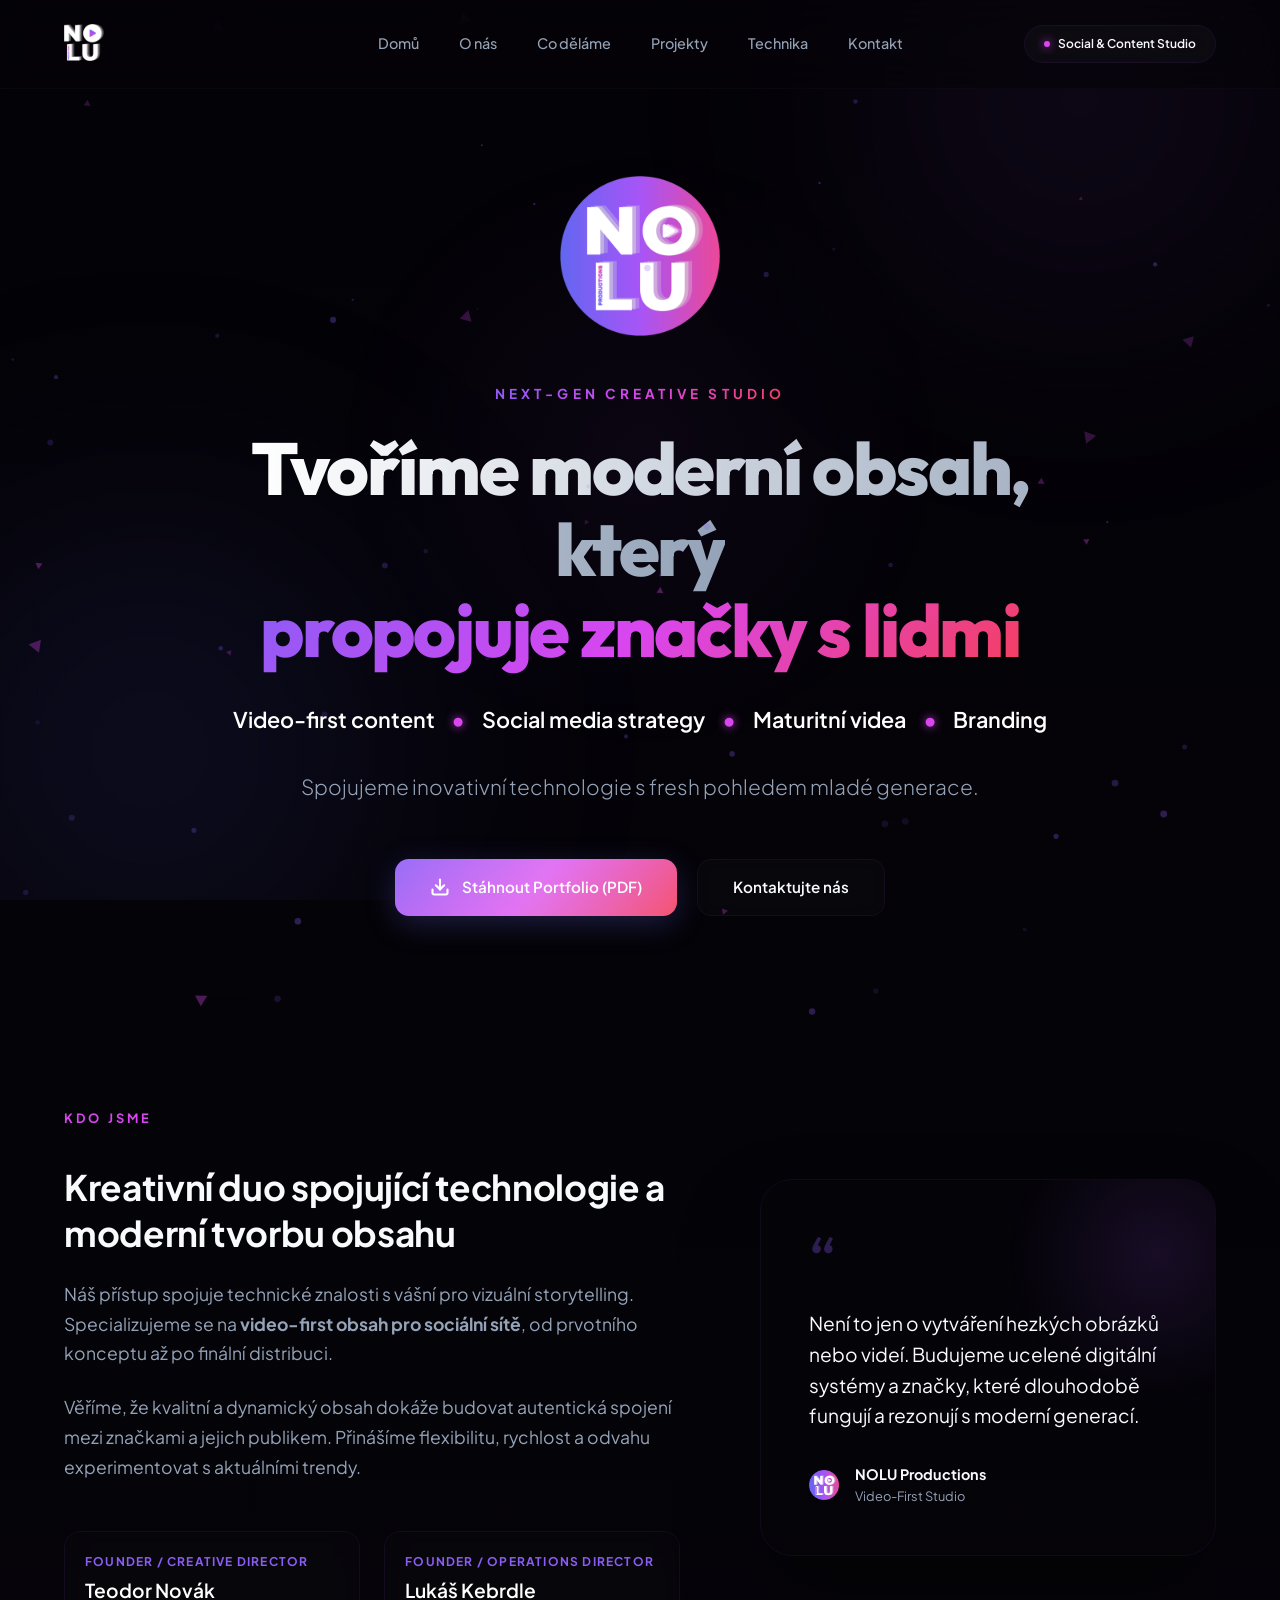
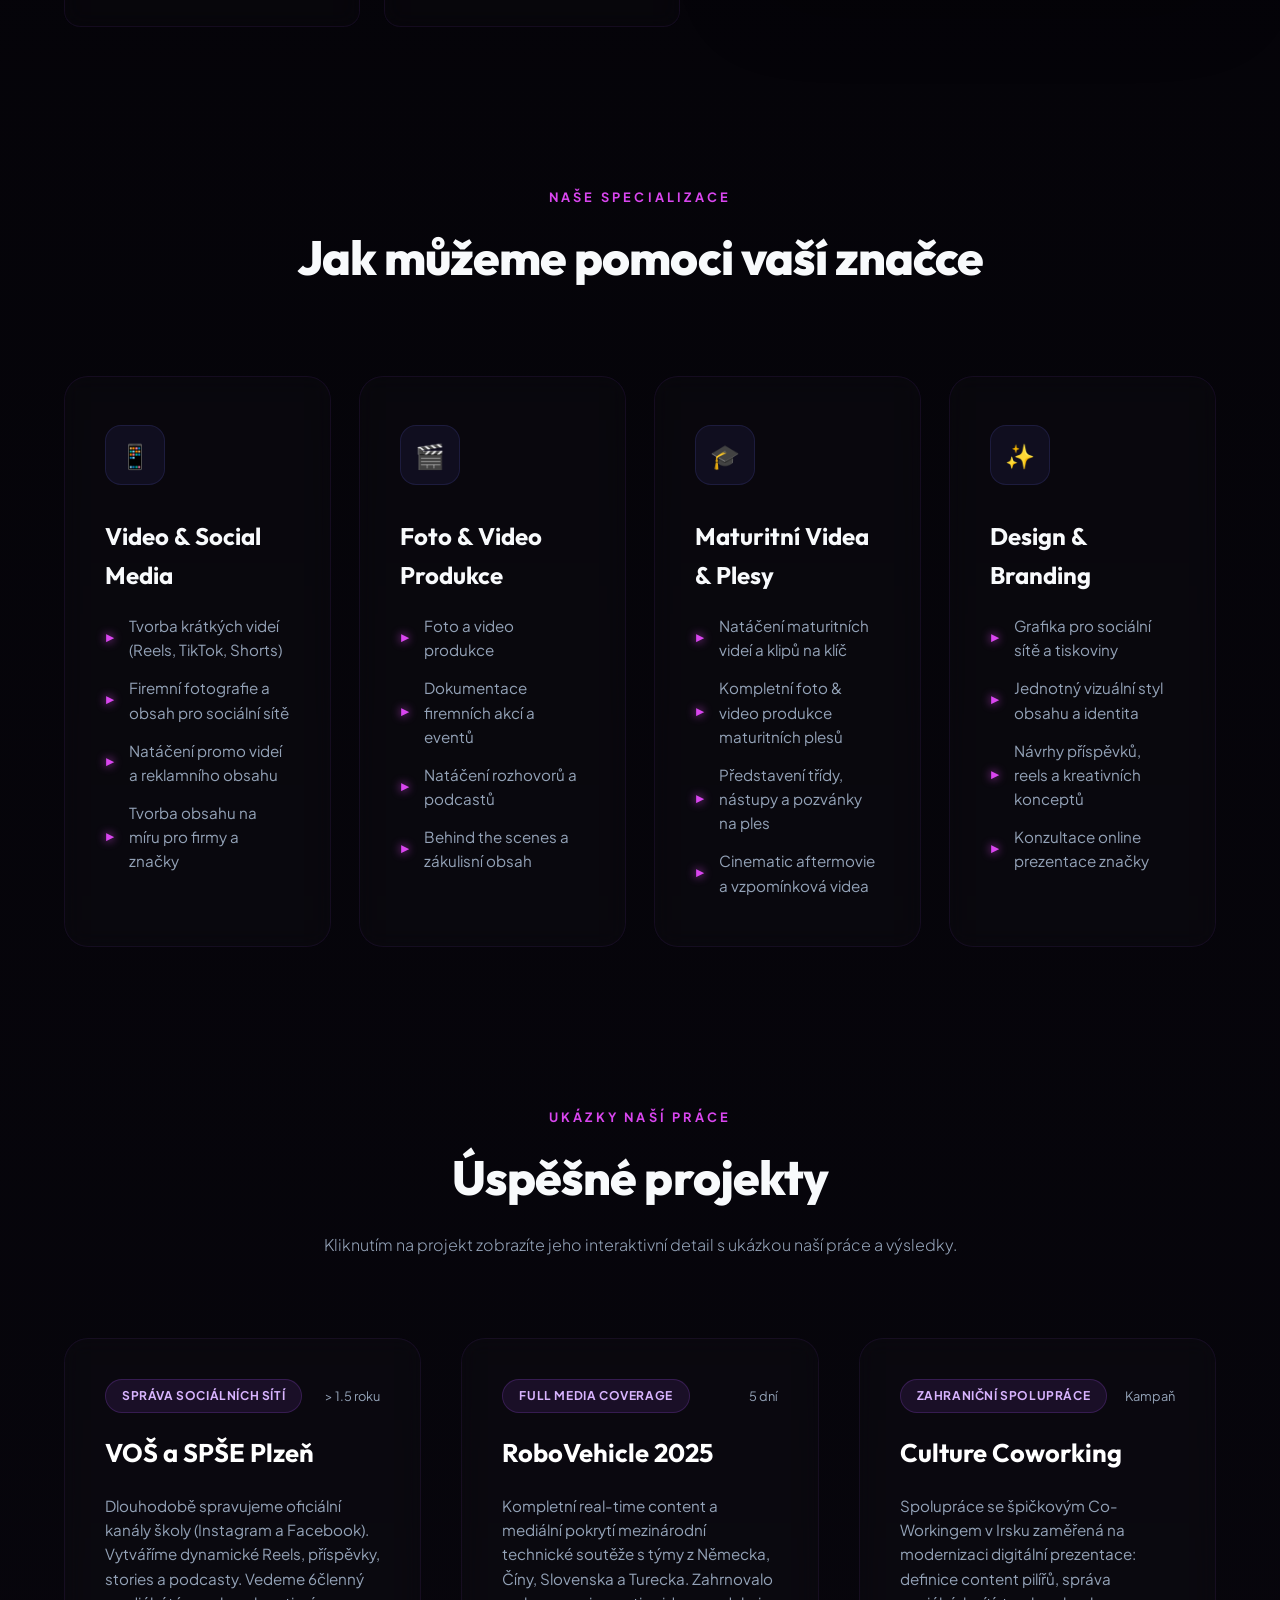
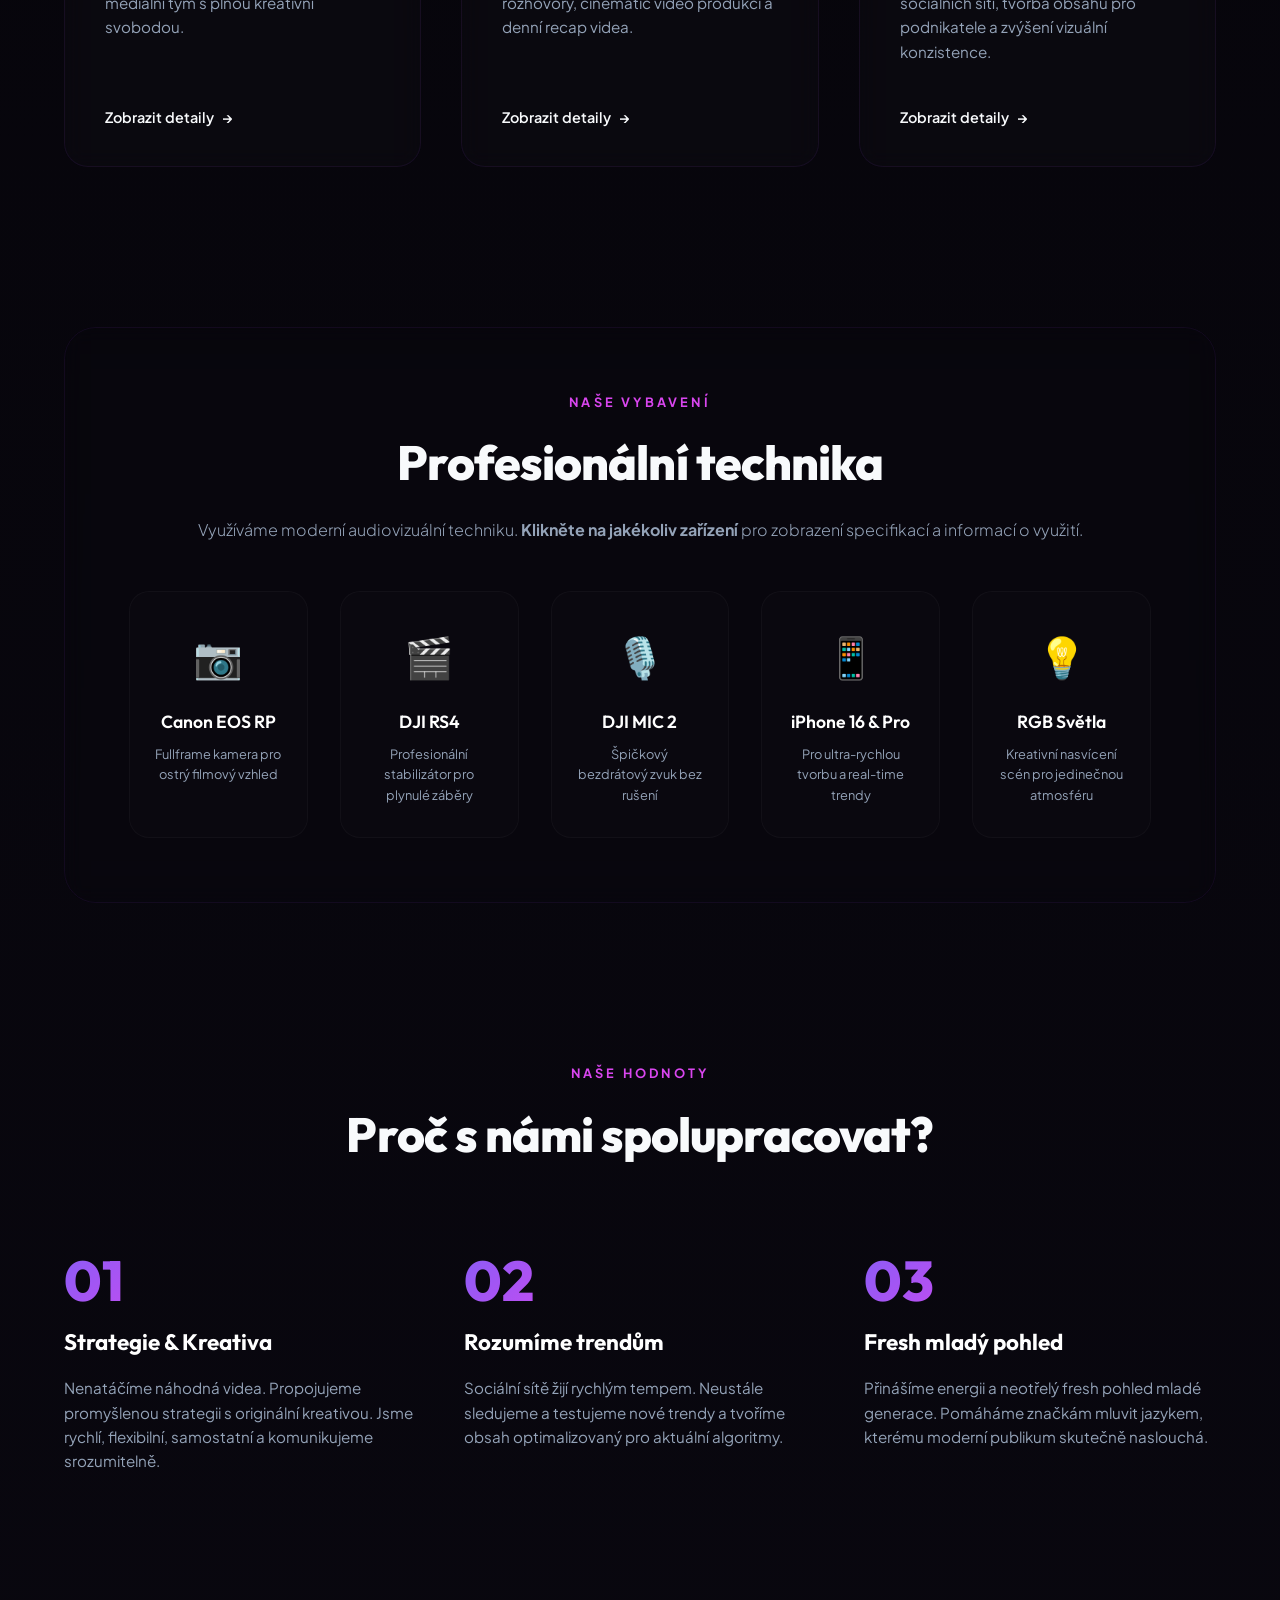
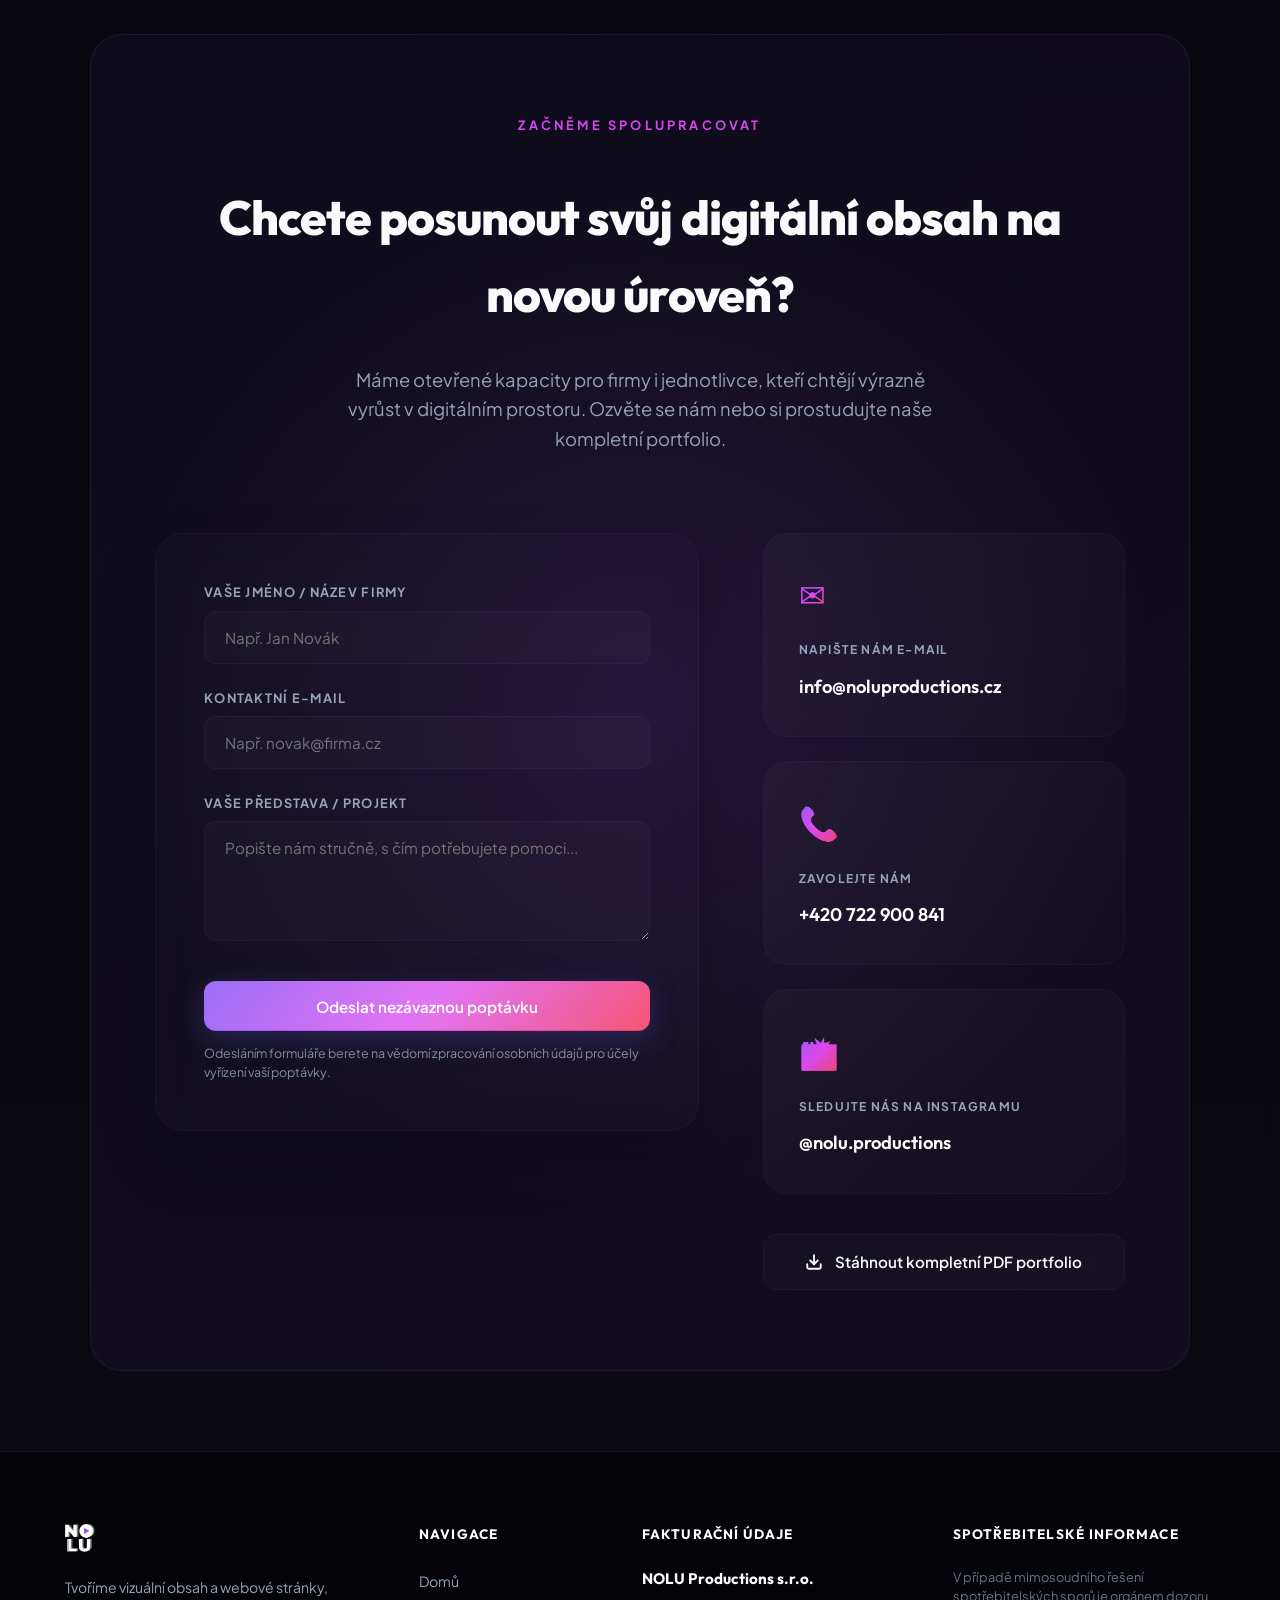
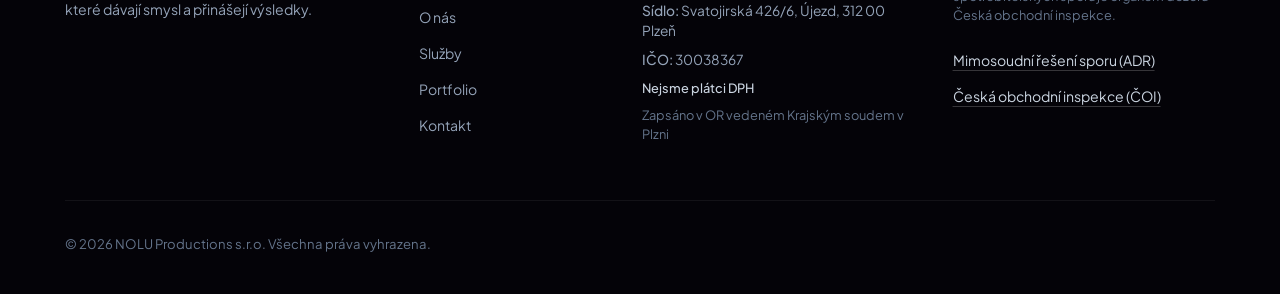
==== index.html @ 4ac29d53 "Redesign footer to classic multi-column agency style without AI elements" ====
<!DOCTYPE html>
<html lang="cs">
<head>
    <!-- Google tag (gtag.js) -->
    <script async src="https://www.googletagmanager.com/gtag/js?id=G-DESPZNZKZW"></script>
    <script>
      window.dataLayer = window.dataLayer || [];
      function gtag(){dataLayer.push(arguments);}
      gtag('js', new Date());

      gtag('config', 'G-DESPZNZKZW');
    </script>
    <meta charset="UTF-8">
    <meta name="viewport" content="width=device-width, initial-scale=1.0">
    <title>NOLU Productions | Správa sociálních sítí, Reels a Video Produkce</title>
    <meta name="description" content="Tvoříme moderní obsah, který propojuje značky s lidmi. Reels, video produkce, branding a marketing pro firmy.">
    <meta name="keywords" content="social media, reels, marketing, video produkce, správa sociálních sítí, branding, Plzeň, NOLU Productions">
    <meta name="author" content="NOLU Productions">
    <link rel="canonical" href="https://www.noluproductions.cz/">
    <link rel="icon" type="image/png" sizes="32x32" href="nolu-favicon-v1.png">
    <link rel="icon" type="image/png" sizes="48x48" href="nolu-favicon-48.png">
    <link rel="icon" type="image/png" sizes="192x192" href="nolu-icon-192-v1.png">
    <link rel="apple-touch-icon" sizes="180x180" href="nolu-apple-icon-v1.png">
    <meta property="og:title" content="NOLU Productions">
    <meta property="og:description" content="Tvoříme moderní obsah, který propojuje značky s lidmi.">
    <meta property="og:url" content="https://www.noluproductions.cz">
    <meta property="og:type" content="website">
    <meta property="og:image" content="https://www.noluproductions.cz/logo.png">
    <!-- Google Fonts -->
    <link rel="preconnect" href="https://fonts.googleapis.com">
    <link rel="preconnect" href="https://fonts.gstatic.com" crossorigin>
    <link href="https://fonts.googleapis.com/css2?family=Outfit:wght@300;400;500;600;700;800&family=Plus+Jakarta+Sans:wght@300;400;500;600;700&display=swap" rel="stylesheet">
    <!-- External CSS stylesheet -->
    <link rel="stylesheet" href="css/style.css?v=3.4">
    <!-- External JS script -->
    <script src="js/script.js?v=3.8" defer></script>
</head>
<body>

    <!-- Ambient Glows -->
    <div class="ambient-bg">
        <div class="glow-sphere glow-sphere-1"></div>
        <div class="glow-sphere glow-sphere-2"></div>
    </div>

    <!-- Spotlight element tracking cursor glow -->
    <div class="spotlight" id="spotlight"></div>

    <!-- Header Navigation -->
    <header id="header">
        <a href="#" class="logo-container">
            <img src="GRAFIKA/LOGA/PNG/logo5-web.png" alt="Nolu Productions" class="logo-img">
        </a>
        <nav>
            <a href="#hero">Domů</a>
            <a href="#o-nas">O nás</a>
            <a href="#sluzby">Co děláme</a>
            <a href="#projekty">Projekty</a>
            <a href="#technika">Technika</a>
            <a href="#kontakt">Kontakt</a>
        </nav>
        <div class="nav-actions">
            <div class="status-badge">
                <span class="status-dot"></span>
                Social & Content Studio
            </div>
        </div>
        <button class="menu-toggle" id="menu-toggle" aria-label="Menu">
            <span></span>
            <span></span>
            <span></span>
        </button>
    </header>

    <!-- Hero Section -->
    <section class="hero" id="hero">
        <!-- Interactive Canvas Background for floating stars/particles -->
        <canvas id="particle-canvas"></canvas>

        <div class="hero-container">
            <div class="hero-logo-wrapper">
                <img src="GRAFIKA/LOGA/PNG/logo4-web.png" alt="Nolu Logo" class="hero-logo">
            </div>
            <span class="tagline">Next-Gen Creative Studio</span>
            <h1>
                <span class="light">Tvoříme moderní obsah, který</span><br>
                <span class="colored">propojuje značky s lidmi</span>
            </h1>
            <p class="hero-tagline">
                Video-first content <span class="tag-dot">&bull;</span> Social media strategy <span class="tag-dot">&bull;</span> Maturitní videa <span class="tag-dot">&bull;</span> Branding
            </p>
            <p class="description">
                Spojujeme inovativní technologie s fresh pohledem mladé generace.
            </p>
            <div class="hero-cta">
                <a href="NOLU_portfolio.pdf" download class="btn btn-primary">
                    <svg width="20" height="20" viewBox="0 0 24 24" fill="none" stroke="currentColor" stroke-width="2.5" stroke-linecap="round" stroke-linejoin="round"><path d="M21 15v4a2 2 0 0 1-2 2H5a2 2 0 0 1-2-2v-4"></path><polyline points="7 10 12 15 17 10"></polyline><line x1="12" y1="15" x2="12" y2="3"></line></svg>
                    Stáhnout Portfolio (PDF)
                </a>
                <a href="#kontakt" class="btn btn-secondary">Kontaktujte nás</a>
            </div>
        </div>
    </section>

    <!-- O nás Section -->
    <section id="o-nas" class="reveal">
        <div class="about-grid">
            <div class="about-content">
                <span class="section-subtitle">Kdo jsme</span>
                <h2 class="about-heading">Kreativní duo spojující technologie a moderní tvorbu obsahu</h2>
                <p class="about-text">
                    Náš přístup spojuje technické znalosti s vášní pro vizuální storytelling. Specializujeme se na <strong>video-first obsah pro sociální sítě</strong>, od prvotního konceptu až po finální distribuci.
                </p>
                <p class="about-text">
                    Věříme, že kvalitní a dynamický obsah dokáže budovat autentická spojení mezi značkami a jejich publikem. Přinášíme flexibilitu, rychlost a odvahu experimentovat s aktuálními trendy.
                </p>
                
                <div class="creators">
                    <div class="creator-badge">
                        <div class="creator-title">Founder / Creative Director</div>
                        <div class="creator-name">Teodor Novák</div>
                    </div>
                    <div class="creator-badge">
                        <div class="creator-title">Founder / Operations Director</div>
                        <div class="creator-name">Lukáš Kebrdle</div>
                    </div>
                </div>
            </div>

            <div class="about-visual">
                <div class="visual-card glass-card-tilt">
                    <div class="visual-card-glow"></div>
                    <div class="quote-icon">“</div>
                    <p class="quote-text">
                        Není to jen o vytváření hezkých obrázků nebo videí. Budujeme ucelené digitální systémy a značky, které dlouhodobě fungují a rezonují s moderní generací.
                    </p>
                    <div style="display: flex; align-items: center; gap: 1rem;">
                        <img src="GRAFIKA/LOGA/PNG/logo4-web.png" alt="Nolu" style="height: 30px;">
                        <div>
                            <p style="font-weight: 700; font-size: 0.9rem;">NOLU Productions</p>
                            <p style="font-size: 0.8rem; color: var(--text-secondary);">Video-First Studio</p>
                        </div>
                    </div>
                </div>
            </div>
        </div>
    </section>

    <!-- Sluzby Section -->
    <section id="sluzby" class="reveal">
        <div class="section-header">
            <span class="section-subtitle">Naše specializace</span>
            <h2 class="section-title">Jak můžeme pomoci vaší značce</h2>
        </div>
        
        <div class="services-grid">
            <!-- Service 1 -->
            <div class="service-card glass-card-tilt reveal reveal-delay-1">
                <div class="service-icon-box">📱</div>
                <h3 class="service-title">Video & Social Media</h3>
                <ul class="service-list">
                    <li>Tvorba krátkých videí (Reels, TikTok, Shorts)</li>
                    <li>Firemní fotografie a obsah pro sociální sítě</li>
                    <li>Natáčení promo videí a reklamního obsahu</li>
                    <li>Tvorba obsahu na míru pro firmy a značky</li>
                </ul>
            </div>

            <!-- Service 2 -->
            <div class="service-card glass-card-tilt reveal reveal-delay-2">
                <div class="service-icon-box">🎬</div>
                <h3 class="service-title">Foto & Video Produkce</h3>
                <ul class="service-list">
                    <li>Foto a video produkce</li>
                    <li>Dokumentace firemních akcí a eventů</li>
                    <li>Natáčení rozhovorů a podcastů</li>
                    <li>Behind the scenes a zákulisní obsah</li>
                </ul>
            </div>

            <!-- Service 3: Maturitní Videa & Plesy -->
            <div class="service-card glass-card-tilt reveal reveal-delay-3">
                <div class="service-icon-box">🎓</div>
                <h3 class="service-title">Maturitní Videa & Plesy</h3>
                <ul class="service-list">
                    <li>Natáčení maturitních videí a klipů na klíč</li>
                    <li>Kompletní foto & video produkce maturitních plesů</li>
                    <li>Představení třídy, nástupy a pozvánky na ples</li>
                    <li>Cinematic aftermovie a vzpomínková videa</li>
                </ul>
            </div>

            <!-- Service 4 -->
            <div class="service-card glass-card-tilt reveal reveal-delay-4">
                <div class="service-icon-box">✨</div>
                <h3 class="service-title">Design & Branding</h3>
                <ul class="service-list">
                    <li>Grafika pro sociální sítě a tiskoviny</li>
                    <li>Jednotný vizuální styl obsahu a identita</li>
                    <li>Návrhy příspěvků, reels a kreativních konceptů</li>
                    <li>Konzultace online prezentace značky</li>
                </ul>
            </div>
        </div>
    </section>

    <!-- Projekty Section -->
    <section id="projekty" class="reveal">
        <div class="section-header">
            <span class="section-subtitle">Ukázky naší práce</span>
            <h2 class="section-title">Úspěšné projekty</h2>
            <p style="color: var(--text-secondary); margin-top: 1rem; font-weight: 300;">
                Kliknutím na projekt zobrazíte jeho interaktivní detail s ukázkou naší práce a výsledky.
            </p>
        </div>

        <div class="projects-grid">
            <!-- Project 1 -->
            <div class="project-card glass-card-tilt reveal reveal-delay-1" data-project-id="vos-spse">
                <div class="project-content">
                    <div class="project-meta">
                        <span class="project-tag">Správa sociálních sítí</span>
                        <span class="project-duration">> 1.5 roku</span>
                    </div>
                    <h3 class="project-title">VOŠ a SPŠE Plzeň</h3>
                    <p class="project-description">
                        Dlouhodobě spravujeme oficiální kanály školy (Instagram a Facebook). Vytváříme dynamické Reels, příspěvky, stories a podcasty. Vedeme 6členný mediální tým s plnou kreativní svobodou.
                    </p>
                    <button class="project-btn">Zobrazit detaily</button>
                </div>
            </div>

            <!-- Project 2 -->
            <div class="project-card glass-card-tilt reveal reveal-delay-2" data-project-id="robovehicle">
                <div class="project-content">
                    <div class="project-meta">
                        <span class="project-tag">Full Media Coverage</span>
                        <span class="project-duration">5 dní</span>
                    </div>
                    <h3 class="project-title">RoboVehicle 2025</h3>
                    <p class="project-description">
                        Kompletní real-time content a mediální pokrytí mezinárodní technické soutěže s týmy z Německa, Číny, Slovenska a Turecka. Zahrnovalo rozhovory, cinematic video produkci a denní recap videa.
                    </p>
                    <button class="project-btn">Zobrazit detaily</button>
                </div>
            </div>

            <!-- Project 3 -->
            <div class="project-card glass-card-tilt reveal reveal-delay-3" data-project-id="culture-coworking">
                <div class="project-content">
                    <div class="project-meta">
                        <span class="project-tag">Zahraniční spolupráce</span>
                        <span class="project-duration">Kampaň</span>
                    </div>
                    <h3 class="project-title">Culture Coworking</h3>
                    <p class="project-description">
                        Spolupráce se špičkovým Co-Workingem v Irsku zaměřená na modernizaci digitální prezentace: definice content pilířů, správa sociálních sítí, tvorba obsahu pro podnikatele a zvýšení vizuální konzistence.
                    </p>
                    <button class="project-btn">Zobrazit detaily</button>
                </div>
            </div>
        </div>
    </section>

    <!-- Technika Section -->
    <section id="technika" class="reveal">
        <div class="tech-container">
            <div class="section-header" style="margin-bottom: 2rem;">
                <span class="section-subtitle">Naše vybavení</span>
                <h2 class="section-title">Profesionální technika</h2>
                <p style="color: var(--text-secondary); margin-top: 1rem; font-weight: 300;">
                    Využíváme moderní audiovizuální techniku. <strong>Klikněte na jakékoliv zařízení</strong> pro zobrazení specifikací a informací o využití.
                </p>
            </div>

            <div class="tech-grid">
                <div class="tech-item reveal reveal-delay-1">
                    <span class="tech-icon">📷</span>
                    <h4 class="tech-name">Canon EOS RP</h4>
                    <p class="tech-desc">Fullframe kamera pro ostrý filmový vzhled</p>
                </div>
                <div class="tech-item reveal reveal-delay-2">
                    <span class="tech-icon">🎬</span>
                    <h4 class="tech-name">DJI RS4</h4>
                    <p class="tech-desc">Profesionální stabilizátor pro plynulé záběry</p>
                </div>
                <div class="tech-item reveal reveal-delay-3">
                    <span class="tech-icon">🎙️</span>
                    <h4 class="tech-name">DJI MIC 2</h4>
                    <p class="tech-desc">Špičkový bezdrátový zvuk bez rušení</p>
                </div>
                <div class="tech-item reveal reveal-delay-2">
                    <span class="tech-icon">📱</span>
                    <h4 class="tech-name">iPhone 16 & Pro</h4>
                    <p class="tech-desc">Pro ultra-rychlou tvorbu a real-time trendy</p>
                </div>
                <div class="tech-item reveal reveal-delay-1">
                    <span class="tech-icon">💡</span>
                    <h4 class="tech-name">RGB Světla</h4>
                    <p class="tech-desc">Kreativní nasvícení scén pro jedinečnou atmosféru</p>
                </div>
            </div>
        </div>
    </section>

    <!-- Specifikace Gear Popover Toast (skrytý, spouští se v JS) -->
    <div class="tech-toast" id="tech-toast">
        <span class="tech-toast-icon" id="toast-icon">📷</span>
        <div>
            <h4 class="tech-toast-title" id="toast-title">Zařízení</h4>
            <p class="tech-toast-body" id="toast-body">Podrobnosti o technice.</p>
        </div>
    </div>

    <!-- Why Us Section (Proč spolupracovat) -->
    <section class="reveal">
        <div class="section-header">
            <span class="section-subtitle">Naše hodnoty</span>
            <h2 class="section-title">Proč s námi spolupracovat?</h2>
        </div>

        <div class="usp-grid">
            <div class="usp-item reveal reveal-delay-1">
                <div class="usp-num">01</div>
                <h3 class="usp-title">Strategie & Kreativa</h3>
                <p class="usp-text">
                    Nenatáčíme náhodná videa. Propojujeme promyšlenou strategii s originální kreativou. Jsme rychlí, flexibilní, samostatní a komunikujeme srozumitelně.
                </p>
            </div>
            <div class="usp-item reveal reveal-delay-2">
                <div class="usp-num">02</div>
                <h3 class="usp-title">Rozumíme trendům</h3>
                <p class="usp-text">
                    Sociální sítě žijí rychlým tempem. Neustále sledujeme a testujeme nové trendy a tvoříme obsah optimalizovaný pro aktuální algoritmy.
                </p>
            </div>
            <div class="usp-item reveal reveal-delay-3">
                <div class="usp-num">03</div>
                <h3 class="usp-title">Fresh mladý pohled</h3>
                <p class="usp-text">
                    Přinášíme energii a neotřelý fresh pohled mladé generace. Pomáháme značkám mluvit jazykem, kterému moderní publikum skutečně naslouchá.
                </p>
            </div>
        </div>
    </section>

    <!-- Kontakt Section & CTA -->
    <section id="kontakt" class="reveal">
        <div class="cta-section">
            <span class="section-subtitle">Začněme spolupracovat</span>
            <h2 class="cta-title">Chcete posunout svůj digitální obsah na novou úroveň?</h2>
            <p class="cta-desc">
                Máme otevřené kapacity pro firmy i jednotlivce, kteří chtějí výrazně vyrůst v digitálním prostoru. Ozvěte se nám nebo si prostudujte naše kompletní portfolio.
            </p>

            <div class="contact-section-grid">
                <!-- Left: Premium Interactive Form -->
                <div class="contact-form-card glass-card-tilt reveal reveal-delay-1">
                    <form id="contact-form">
                        <div class="form-group">
                            <label class="form-label" for="form-name">Vaše Jméno / Název firmy</label>
                            <input class="form-input" type="text" id="form-name" placeholder="Např. Jan Novák" required>
                        </div>
                        <div class="form-group">
                            <label class="form-label" for="form-email">Kontaktní E-mail</label>
                            <input class="form-input" type="email" id="form-email" placeholder="Např. novak@firma.cz" required>
                        </div>
                        <div class="form-group">
                            <label class="form-label" for="form-msg">Vaše představa / projekt</label>
                            <textarea class="form-input" id="form-msg" placeholder="Popište nám stručně, s čím potřebujete pomoci..." required></textarea>
                        </div>
                        <button type="submit" class="btn btn-primary" style="width: 100%; border-radius: 12px; margin-top: 1rem;">
                            Odeslat nezávaznou poptávku
                        </button>
                        <div class="form-status" id="form-status">Status odeslání.</div>
                        <p class="form-privacy-note">
                            Odesláním formuláře berete na vědomí zpracování osobních údajů pro účely vyřízení vaší poptávky.
                        </p>
                    </form>
                </div>

                <!-- Right: Quick Contacts & Secondary CTA -->
                <div class="contact-card-container reveal reveal-delay-2">
                    <a href="mailto:info@noluproductions.cz" class="contact-card">
                        <span class="contact-icon">✉</span>
                        <span class="contact-label">Napište nám e-mail</span>
                        <span class="contact-value">info@noluproductions.cz</span>
                    </a>

                    <a href="tel:+420722900841" class="contact-card">
                        <span class="contact-icon">📞</span>
                        <span class="contact-label">Zavolejte nám</span>
                        <span class="contact-value">+420 722 900 841</span>
                    </a>
                    
                    <a href="https://www.instagram.com/nolu.productions/" target="_blank" class="contact-card">
                        <span class="contact-icon">📸</span>
                        <span class="contact-label">Sledujte nás na Instagramu</span>
                        <span class="contact-value">@nolu.productions</span>
                    </a>

                    <div style="margin-top: 1rem; width: 100%;">
                        <a href="NOLU_portfolio.pdf" download class="btn btn-secondary" style="width: 100%;">
                            <svg width="18" height="18" viewBox="0 0 24 24" fill="none" stroke="currentColor" stroke-width="2.5" stroke-linecap="round" stroke-linejoin="round"><path d="M21 15v4a2 2 0 0 1-2 2H5a2 2 0 0 1-2-2v-4"></path><polyline points="7 10 12 15 17 10"></polyline><line x1="12" y1="15" x2="12" y2="3"></line></svg>
                            Stáhnout kompletní PDF portfolio
                        </a>
                    </div>
                </div>
            </div>
        </div>
    </section>

    <!-- Premium Interactive Modal (Project Details Showcase) -->
    <div class="modal-overlay" id="project-modal">
        <div class="modal-card">
            <button class="modal-close" id="modal-close">&times;</button>
            <div class="modal-body">
                <!-- Left: Media showcase (Simulated Player) -->
                <div class="modal-visual-showcase">
                    <div class="modal-section-title">Klíčové výsledky</div>
                    
                    <div class="modal-stats" style="margin-top: 1rem;">
                        <div class="modal-stat-box">
                            <span class="modal-stat-label" id="modal-stat-met1">Metrika 1</span>
                            <div class="modal-stat-value" id="modal-stat-val1">Hodnota 1</div>
                        </div>
                        <div class="modal-stat-box">
                            <span class="modal-stat-label" id="modal-stat-met2">Metrika 2</span>
                            <div class="modal-stat-value" id="modal-stat-val2">Hodnota 2</div>
                        </div>
                    </div>
                </div>

                <!-- Right: Detailed stats & information list -->
                <div class="modal-details-col">
                    <div class="modal-title-wrapper">
                        <span class="project-tag" id="modal-tag">Kategorie</span>
                        <h3 class="modal-project-title" id="modal-title">Název projektu</h3>
                    </div>

                    <div class="modal-stats">
                        <div class="modal-stat-box">
                            <span class="modal-stat-label">Doba realizace</span>
                            <div class="modal-stat-value" id="modal-stat-dur">Doba</div>
                        </div>
                        <div class="modal-stat-box">
                            <span class="modal-stat-label">Náš Tým</span>
                            <div class="modal-stat-value" id="modal-stat-team">Členové</div>
                        </div>
                    </div>

                    <div>
                        <div class="modal-section-title">Nše Role v projektu</div>
                        <p class="modal-desc-text" id="modal-stat-role" style="font-weight: 600; color: #ffffff; margin-bottom: 0.5rem;">Role</p>
                        <p class="modal-desc-text" id="modal-desc">Detailní popis.</p>
                    </div>

                    <div>
                        <div class="modal-section-title">Klíčové dodané výstupy</div>
                        <ul class="modal-bullets" id="modal-bullets">
                            <li>Výstup 1</li>
                        </ul>
                    </div>
                </div>
            </div>
        </div>
    </div>

    <!-- Footer -->
    <footer>
        <div class="footer-container">
            <div class="footer-grid">
                <!-- Col 1: Brand -->
                <div class="footer-col footer-col-brand">
                    <img src="GRAFIKA/LOGA/PNG/logo5-web.png" alt="NOLU Productions" class="footer-logo">
                    <p class="footer-brand-desc">Tvoříme vizuální obsah a webové stránky, které dávají smysl a přinášejí výsledky.</p>
                </div>

                <!-- Col 2: Navigation -->
                <div class="footer-col">
                    <h4 class="footer-col-title">Navigace</h4>
                    <ul class="footer-col-links">
                        <li><a href="#hero">Domů</a></li>
                        <li><a href="#o-nas">O nás</a></li>
                        <li><a href="#sluzby">Služby</a></li>
                        <li><a href="#projekty">Portfolio</a></li>
                        <li><a href="#kontakt">Kontakt</a></li>
                    </ul>
                </div>

                <!-- Col 3: Company / Invoice Info -->
                <div class="footer-col">
                    <h4 class="footer-col-title">Fakturační údaje</h4>
                    <div class="footer-legal-info">
                        <p class="footer-company-name">NOLU Productions s.r.o.</p>
                        <p><span class="footer-label">Sídlo:</span> Svatojirská 426/6, Újezd, 312 00 Plzeň</p>
                        <p><span class="footer-label">IČO:</span> 30038367</p>
                        <p class="footer-vat-status">Nejsme plátci DPH</p>
                        <p class="footer-subtext">Zapsáno v OR vedeném Krajským soudem v Plzni</p>
                    </div>
                </div>

                <!-- Col 4: Consumer & Legal Info -->
                <div class="footer-col">
                    <h4 class="footer-col-title">Spotřebitelské informace</h4>
                    <p class="footer-subtext">
                        V případě mimosoudního řešení spotřebitelských sporů je orgánem dozoru Česká obchodní inspekce.
                    </p>
                    <ul class="footer-col-links footer-legal-links">
                        <li><a href="https://www.adr.coi.cz" target="_blank" rel="noopener">Mimosoudní řešení sporu (ADR)</a></li>
                        <li><a href="https://www.coi.cz" target="_blank" rel="noopener">Česká obchodní inspekce (ČOI)</a></li>
                    </ul>
                </div>
            </div>

            <div class="footer-bottom">
                <p class="footer-copy">&copy; 2026 NOLU Productions s.r.o. Všechna práva vyhrazena.</p>
            </div>
        </div>
    </footer>

</body>
</html>
---- css/style.css ----
/* ==========================================================================
   NOLU Productions - Premium Design System & Stylesheet
   ========================================================================== */

:root {
    --bg-color: #030206; /* Deep cosmic space black */
    --card-bg: rgba(255, 255, 255, 0.015);
    --card-border: rgba(168, 85, 247, 0.08); /* Glowing purple-tinged card borders */
    --text-primary: #f8fafc;
    --text-secondary: #94a3b8;
    --accent-primary: #8b5cf6; /* Matches logo royal violet */
    --accent-secondary: #d946ef; /* Matches logo neon magenta */
    --accent-tertiary: #f43f5e; /* Elegant glowing coral pink */
    --accent-glow: rgba(139, 92, 246, 0.16);
    
    --gradient-accent: linear-gradient(135deg, #8b5cf6 0%, #d946ef 50%, #f43f5e 100%);
    --gradient-dark: linear-gradient(180deg, #030206 0%, #0b0912 100%);
    
    --transition-smooth: all 0.5s cubic-bezier(0.16, 1, 0.3, 1);
    --transition-fast: all 0.25s ease;
    
    --font-heading: 'Outfit', sans-serif;
    --font-body: 'Plus Jakarta Sans', sans-serif;
}

/* 1. Base & Reset Styles */
* {
    box-sizing: border-box;
    margin: 0;
    padding: 0;
    scroll-behavior: smooth;
}

body {
    background-color: var(--bg-color);
    background-image: var(--gradient-dark);
    color: var(--text-primary);
    font-family: var(--font-body);
    overflow-x: hidden;
    min-height: 100vh;
    line-height: 1.6;
}

/* Custom Scrollbar */
::-webkit-scrollbar {
    width: 8px;
}
::-webkit-scrollbar-track {
    background: var(--bg-color);
}
::-webkit-scrollbar-thumb {
    background: rgba(255, 255, 255, 0.08);
    border-radius: 99px;
}
::-webkit-scrollbar-thumb:hover {
    background: var(--accent-secondary);
}

/* Ambient glows */
.ambient-bg {
    position: fixed;
    top: 0;
    left: 0;
    width: 100%;
    height: 100%;
    z-index: -1;
    overflow: hidden;
    pointer-events: none;
}

.glow-sphere {
    position: absolute;
    border-radius: 50%;
    filter: blur(120px);
    pointer-events: none;
    mix-blend-mode: screen;
}

.glow-sphere-1 {
    width: 600px;
    height: 600px;
    top: -200px;
    right: -100px;
    background: radial-gradient(circle, rgba(168, 85, 247, 0.12) 0%, rgba(5, 4, 9, 0) 70%);
    animation: float-ambient 25s infinite alternate ease-in-out;
}

.glow-sphere-2 {
    width: 700px;
    height: 700px;
    bottom: -200px;
    left: -200px;
    background: radial-gradient(circle, rgba(99, 102, 241, 0.15) 0%, rgba(5, 4, 9, 0) 70%);
    animation: float-ambient 30s infinite alternate-reverse ease-in-out;
    animation-delay: -5s;
}

@keyframes float-ambient {
    0% { transform: translate(0, 0) scale(1); }
    100% { transform: translate(120px, 80px) scale(1.15); }
}

/* Canvas overlay */
#particle-canvas {
    position: absolute;
    top: 0;
    left: 0;
    width: 100%;
    height: 100%;
    z-index: 1;
    pointer-events: none;
}

.spotlight {
    position: fixed;
    top: 0;
    left: 0;
    width: 100%;
    height: 100%;
    z-index: 0;
    pointer-events: none;
    background: radial-gradient(circle 380px at var(--mouse-x, 50%) var(--mouse-y, 50%), rgba(168, 85, 247, 0.05), transparent 80%);
}

/* 2. Scroll Reveal System */
.reveal {
    opacity: 0;
    transform: translateY(30px);
    transition: opacity 0.8s ease, transform 0.8s cubic-bezier(0.16, 1, 0.3, 1);
}

.reveal.active {
    opacity: 1;
    transform: translateY(0);
}

.reveal-delay-1 { transition-delay: 0.1s; }
.reveal-delay-2 { transition-delay: 0.2s; }
.reveal-delay-3 { transition-delay: 0.3s; }

/* 3. Navigation Header */
.menu-toggle {
    display: none;
}

header {
    position: fixed;
    top: 0;
    left: 0;
    width: 100%;
    display: flex;
    justify-content: space-between;
    align-items: center;
    padding: 1.5rem 4rem;
    z-index: 100;
    background: rgba(5, 4, 9, 0.6);
    backdrop-filter: blur(20px);
    -webkit-backdrop-filter: blur(20px);
    border-bottom: 1px solid rgba(255, 255, 255, 0.02);
    transition: var(--transition-smooth);
}

header.scrolled {
    padding: 0.9rem 4rem;
    background: rgba(5, 4, 9, 0.85);
    border-bottom: 1px solid rgba(255, 255, 255, 0.05);
    box-shadow: 0 10px 30px rgba(0, 0, 0, 0.4);
}

.logo-container {
    display: flex;
    align-items: center;
    text-decoration: none;
    flex: 1;
}

.logo-img {
    height: 40px;
    width: auto;
    object-fit: contain;
    transition: var(--transition-smooth);
}

.logo-img:hover {
    transform: scale(1.04);
}

nav {
    display: flex;
    align-items: center;
    gap: 2.5rem;
}

nav a {
    color: var(--text-secondary);
    text-decoration: none;
    font-size: 0.9rem;
    font-weight: 500;
    transition: var(--transition-fast);
    position: relative;
}

nav a::after {
    content: '';
    position: absolute;
    bottom: -6px;
    left: 0;
    width: 0;
    height: 2px;
    background: var(--gradient-accent);
    transition: var(--transition-smooth);
    border-radius: 99px;
}

nav a:hover {
    color: var(--text-primary);
}

nav a:hover::after {
    width: 100%;
}

.nav-actions {
    display: flex;
    align-items: center;
    justify-content: flex-end;
    gap: 1.5rem;
    flex: 1;
}

.status-badge {
    background: rgba(255, 255, 255, 0.03);
    border: 1px solid var(--card-border);
    padding: 0.5rem 1.2rem;
    border-radius: 9999px;
    font-size: 0.75rem;
    font-weight: 600;
    color: var(--text-primary);
    display: flex;
    align-items: center;
    gap: 0.5rem;
    backdrop-filter: blur(10px);
}

.status-dot {
    width: 6px;
    height: 6px;
    background-color: var(--accent-secondary);
    border-radius: 50%;
    box-shadow: 0 0 10px var(--accent-secondary);
    animation: pulse 2s infinite;
}

@keyframes pulse {
    0% {
        transform: scale(0.95);
        box-shadow: 0 0 0 0 rgba(168, 85, 247, 0.6);
    }
    70% {
        transform: scale(1);
        box-shadow: 0 0 0 6px rgba(168, 85, 247, 0);
    }
    100% {
        transform: scale(0.95);
        box-shadow: 0 0 0 0 rgba(168, 85, 247, 0);
    }
}

/* 4. Hero Section */
.hero {
    position: relative;
    padding-top: 11rem;
    padding-bottom: 7rem;
    min-height: 95vh;
    display: flex;
    flex-direction: column;
    justify-content: center;
    align-items: center;
    text-align: center;
    z-index: 10;
}

.hero-container {
    max-width: 900px;
    padding: 0 2rem;
    display: flex;
    flex-direction: column;
    align-items: center;
    gap: 1.5rem;
}

.hero-logo-wrapper {
    margin-bottom: 1rem;
    position: relative;
    animation: float-logo 5s infinite alternate ease-in-out;
}

@keyframes float-logo {
    0% {
        transform: translateY(0px) rotate(0deg);
        filter: drop-shadow(0 10px 15px rgba(168, 85, 247, 0.15));
    }
    100% {
        transform: translateY(-12px) rotate(2deg);
        filter: drop-shadow(0 25px 25px rgba(99, 102, 241, 0.35));
    }
}

.hero-logo {
    width: 160px;
    height: auto;
    object-fit: contain;
    border: none;
    border-radius: 0;
    background-color: transparent;
}

.tagline {
    font-size: 0.85rem;
    font-weight: 700;
    text-transform: uppercase;
    letter-spacing: 0.3em;
    background: var(--gradient-accent);
    -webkit-background-clip: text;
    -webkit-text-fill-color: transparent;
}

h1 {
    font-family: var(--font-heading);
    font-weight: 800;
    font-size: clamp(2.4rem, 7.5vw, 4.6rem);
    line-height: 1.1;
    letter-spacing: -0.03em;
    color: #ffffff;
}

h1 span.light {
    background: linear-gradient(to right, #ffffff, #94a3b8);
    -webkit-background-clip: text;
    -webkit-text-fill-color: transparent;
}

h1 span.colored {
    background: var(--gradient-accent);
    -webkit-background-clip: text;
    -webkit-text-fill-color: transparent;
}

.hero-tagline {
    font-size: clamp(1.1rem, 2.4vw, 1.35rem);
    font-weight: 600;
    color: #ffffff;
    margin-top: 0.5rem;
    text-align: center;
}

.tag-dot {
    color: var(--accent-secondary);
    margin: 0 0.8rem;
    font-weight: 700;
    text-shadow: 0 0 10px rgba(217, 70, 239, 0.85);
    display: inline-block;
}

.description {
    font-size: clamp(1.1rem, 2.5vw, 1.3rem);
    color: var(--text-secondary);
    max-width: 680px;
    line-height: 1.6;
    font-weight: 300;
    margin-top: 0.5rem;
}

.hero-cta {
    display: flex;
    gap: 1.25rem;
    margin-top: 2rem;
    flex-wrap: wrap;
    justify-content: center;
}

/* 5. Buttons */
.btn {
    display: inline-flex;
    align-items: center;
    justify-content: center;
    padding: 0.95rem 2.2rem;
    border-radius: 14px;
    font-size: 0.95rem;
    font-weight: 600;
    text-decoration: none;
    cursor: pointer;
    transition: var(--transition-smooth);
    font-family: var(--font-body);
    gap: 0.75rem;
}

.btn-primary {
    background: var(--gradient-accent);
    color: #ffffff;
    border: none;
    box-shadow: 0 8px 30px rgba(99, 102, 241, 0.25);
    position: relative;
    overflow: hidden;
}

.btn-primary:hover {
    transform: translateY(-2px);
    box-shadow: 0 12px 40px rgba(99, 102, 241, 0.45);
}

.btn-primary::after {
    content: '';
    position: absolute;
    top: 0;
    left: -50%;
    width: 200%;
    height: 100%;
    background: linear-gradient(to right, transparent, rgba(255, 255, 255, 0.25), transparent);
    transform: skewX(-30deg);
    transition: 0.75s;
}

.btn-primary:hover::after {
    left: 120%;
}

.btn-secondary {
    background: rgba(255, 255, 255, 0.02);
    color: var(--text-primary);
    border: 1px solid var(--card-border);
    backdrop-filter: blur(10px);
    -webkit-backdrop-filter: blur(10px);
}

.btn-secondary:hover {
    background: rgba(255, 255, 255, 0.08);
    border-color: rgba(255, 255, 255, 0.2);
    transform: translateY(-2px);
}

/* 6. Section layout */
section {
    padding: 5rem 4rem;
    max-width: 1300px;
    margin: 0 auto;
    position: relative;
    z-index: 10;
}

.section-header {
    text-align: center;
    margin-bottom: 5rem;
}

.section-subtitle {
    font-size: 0.8rem;
    font-weight: 700;
    text-transform: uppercase;
    letter-spacing: 0.25em;
    color: var(--accent-secondary);
    margin-bottom: 0.75rem;
    display: block;
}

.section-title {
    font-family: var(--font-heading);
    font-size: clamp(2rem, 5vw, 3rem);
    font-weight: 800;
    letter-spacing: -0.02em;
}

/* 7. About Us Section */
.about-grid {
    display: grid;
    grid-template-columns: 1.15fr 0.85fr;
    gap: 5rem;
    align-items: center;
}

.about-content {
    display: flex;
    flex-direction: column;
    gap: 1.5rem;
}

.about-heading {
    font-size: 2.2rem;
    font-weight: 700;
    line-height: 1.3;
    letter-spacing: -0.01em;
}

.about-text {
    color: var(--text-secondary);
    font-size: 1.1rem;
    line-height: 1.7;
}

.creators {
    display: flex;
    gap: 1.5rem;
    margin-top: 1.5rem;
}

.creator-badge {
    background: rgba(255, 255, 255, 0.01);
    border: 1px solid var(--card-border);
    padding: 1.25rem;
    border-radius: 16px;
    flex: 1;
    backdrop-filter: blur(10px);
}

.creator-title {
    font-size: 0.75rem;
    text-transform: uppercase;
    letter-spacing: 0.1em;
    color: var(--accent-primary);
    font-weight: 700;
    margin-bottom: 0.25rem;
}

.creator-name {
    font-size: 1.2rem;
    font-weight: 600;
    color: #ffffff;
}

.about-visual {
    position: relative;
    display: flex;
    justify-content: center;
}

.visual-card {
    background: radial-gradient(135deg, rgba(255, 255, 255, 0.04) 0%, rgba(255, 255, 255, 0.005) 100%);
    border: 1px solid var(--card-border);
    border-radius: 32px;
    padding: 3rem;
    position: relative;
    overflow: hidden;
    width: 100%;
    box-shadow: 0 40px 80px rgba(0, 0, 0, 0.4);
}

.visual-card-glow {
    position: absolute;
    top: -20%;
    right: -20%;
    width: 300px;
    height: 300px;
    background: radial-gradient(circle, rgba(168, 85, 247, 0.12) 0%, transparent 70%);
    z-index: 0;
    pointer-events: none;
}

.quote-icon {
    font-size: 4rem;
    color: var(--accent-primary);
    line-height: 1;
    margin-bottom: 1rem;
    font-family: var(--font-heading);
    opacity: 0.3;
}

.quote-text {
    font-size: 1.2rem;
    font-weight: 400;
    color: var(--text-primary);
    line-height: 1.6;
    margin-bottom: 2rem;
    position: relative;
    z-index: 1;
}

/* 8. Services Section */
.services-grid {
    display: grid;
    grid-template-columns: repeat(4, 1fr);
    gap: 1.75rem;
}

.service-card {
    background: var(--card-bg);
    border: 1px solid var(--card-border);
    border-radius: 24px;
    padding: 3rem 2.5rem;
    transition: var(--transition-smooth);
    position: relative;
    overflow: hidden;
    backdrop-filter: blur(10px);
}

.service-card:hover {
    transform: translateY(-8px);
    border-color: rgba(217, 70, 239, 0.35); /* Neon pink/magenta glow */
    box-shadow: 0 25px 50px rgba(139, 92, 246, 0.08), 0 0 30px rgba(217, 70, 239, 0.16);
}

.service-icon-box {
    width: 60px;
    height: 60px;
    background: rgba(99, 102, 241, 0.08);
    border: 1px solid rgba(99, 102, 241, 0.15);
    border-radius: 16px;
    display: flex;
    align-items: center;
    justify-content: center;
    font-size: 1.5rem;
    color: #c084fc;
    margin-bottom: 2rem;
    transition: var(--transition-smooth);
}

.service-card:hover .service-icon-box {
    background: var(--gradient-accent);
    color: #ffffff;
    transform: scale(1.05);
    box-shadow: 0 8px 20px rgba(99, 102, 241, 0.3);
}

.service-title {
    font-family: var(--font-heading);
    font-size: 1.5rem;
    font-weight: 700;
    margin-bottom: 1.25rem;
}

.service-list {
    list-style: none;
    display: flex;
    flex-direction: column;
    gap: 0.85rem;
}

.service-list li {
    font-size: 0.95rem;
    color: var(--text-secondary);
    display: flex;
    align-items: center;
    gap: 0.75rem;
}

.service-list li::before {
    content: "▶"; /* Neon play button triangle bullet */
    color: var(--accent-secondary);
    font-size: 0.65rem;
    filter: drop-shadow(0 0 5px var(--accent-secondary));
    margin-right: 0.15rem;
}

/* 9. Projects Section */
.projects-grid {
    display: grid;
    grid-template-columns: repeat(3, 1fr);
    gap: 2.5rem;
}

.project-card {
    background: var(--card-bg);
    border: 1px solid var(--card-border);
    border-radius: 24px;
    overflow: hidden;
    display: flex;
    flex-direction: column;
    transition: var(--transition-smooth);
    backdrop-filter: blur(10px);
    height: 100%;
    cursor: pointer;
}

.project-card:hover {
    transform: translateY(-8px);
    border-color: rgba(217, 70, 239, 0.35); /* Neon magenta glow */
    box-shadow: 0 30px 60px rgba(139, 92, 246, 0.08), 0 0 30px rgba(217, 70, 239, 0.16);
}

.project-content {
    padding: 2.5rem;
    display: flex;
    flex-direction: column;
    gap: 1.25rem;
    flex-grow: 1;
}

.project-meta {
    display: flex;
    justify-content: space-between;
    align-items: center;
}

.project-tag {
    display: inline-block;
    font-size: 0.75rem;
    font-weight: 700;
    text-transform: uppercase;
    letter-spacing: 0.05em;
    background: rgba(168, 85, 247, 0.1);
    border: 1px solid rgba(168, 85, 247, 0.2);
    color: #d8b4fe;
    padding: 0.4rem 1rem;
    border-radius: 99px;
}

.project-duration {
    font-size: 0.8rem;
    color: var(--text-secondary);
}

.project-title {
    font-family: var(--font-heading);
    font-size: 1.6rem;
    font-weight: 700;
    color: #ffffff;
}

.project-description {
    color: var(--text-secondary);
    font-size: 0.95rem;
    line-height: 1.6;
    margin-bottom: auto;
}

.project-btn {
    align-self: flex-start;
    font-size: 0.9rem;
    color: var(--text-primary);
    background: transparent;
    border: none;
    font-weight: 600;
    display: flex;
    align-items: center;
    gap: 0.5rem;
    cursor: pointer;
    transition: var(--transition-smooth);
    margin-top: 1.5rem;
    font-family: var(--font-body);
}

.project-btn::after {
    content: '→';
    transition: var(--transition-smooth);
}

.project-card:hover .project-btn {
    color: var(--accent-secondary);
}

.project-card:hover .project-btn::after {
    transform: translateX(5px);
}

/* 10. Tech Section (Gear) */
.tech-container {
    background: radial-gradient(135deg, rgba(255, 255, 255, 0.02) 0%, rgba(255, 255, 255, 0.005) 100%);
    border: 1px solid var(--card-border);
    border-radius: 32px;
    padding: 4rem;
    backdrop-filter: blur(10px);
}

.tech-grid {
    display: grid;
    grid-template-columns: repeat(5, 1fr);
    gap: 2rem;
    text-align: center;
    margin-top: 3rem;
}

.tech-item {
    background: rgba(255, 255, 255, 0.01);
    border: 1px solid rgba(255, 255, 255, 0.03);
    border-radius: 20px;
    padding: 2rem 1.5rem;
    transition: var(--transition-smooth);
    cursor: pointer;
    position: relative;
}

.tech-item:hover {
    transform: scale(1.05);
    background: rgba(255, 255, 255, 0.03);
    border-color: var(--card-border);
    box-shadow: 0 15px 30px rgba(0, 0, 0, 0.2);
}

.tech-icon {
    font-size: 2.5rem;
    margin-bottom: 1.25rem;
    display: block;
}

.tech-name {
    font-family: var(--font-heading);
    font-size: 1.1rem;
    font-weight: 600;
    color: #ffffff;
}

.tech-desc {
    font-size: 0.8rem;
    color: var(--text-secondary);
    margin-top: 0.5rem;
}

/* Tech Spec Popover / Toast */
.tech-toast {
    position: fixed;
    bottom: 2rem;
    right: 2rem;
    background: rgba(13, 12, 21, 0.9);
    border: 1px solid var(--accent-primary);
    box-shadow: 0 15px 40px rgba(0,0,0,0.5), 0 0 20px rgba(99, 102, 241, 0.2);
    border-radius: 16px;
    padding: 1.25rem 2rem;
    z-index: 200;
    max-width: 380px;
    display: flex;
    gap: 1rem;
    align-items: center;
    backdrop-filter: blur(15px);
    -webkit-backdrop-filter: blur(15px);
    transform: translateY(150%);
    opacity: 0;
    transition: transform 0.5s cubic-bezier(0.175, 0.885, 0.32, 1.275), opacity 0.3s ease;
}

.tech-toast.active {
    transform: translateY(0);
    opacity: 1;
}

.tech-toast-icon {
    font-size: 2.2rem;
}

.tech-toast-title {
    font-family: var(--font-heading);
    font-size: 1.05rem;
    font-weight: 700;
    color: #ffffff;
    margin-bottom: 0.25rem;
}

.tech-toast-body {
    font-size: 0.85rem;
    color: var(--text-secondary);
    line-height: 1.4;
}

/* 11. Why Collaborate Section */
.usp-grid {
    display: grid;
    grid-template-columns: repeat(3, 1fr);
    gap: 3rem;
    margin-top: 2rem;
}

.usp-item {
    display: flex;
    flex-direction: column;
    gap: 1rem;
}

.usp-num {
    font-family: var(--font-heading);
    font-size: 3.5rem;
    font-weight: 800;
    background: var(--gradient-accent);
    -webkit-background-clip: text;
    -webkit-text-fill-color: transparent;
    line-height: 1;
}

.usp-title {
    font-family: var(--font-heading);
    font-size: 1.4rem;
    font-weight: 700;
    color: #ffffff;
}

.usp-text {
    color: var(--text-secondary);
    font-size: 0.95rem;
    line-height: 1.6;
}

/* 12. Contact Form & Section */
.contact-section-grid {
    display: grid;
    grid-template-columns: 1.2fr 0.8fr;
    gap: 4rem;
    width: 100%;
    margin-top: 3rem;
    text-align: left;
    align-items: start;
}

.contact-card-container {
    display: flex;
    flex-direction: column;
    gap: 1.5rem;
}

.contact-form-card {
    background: rgba(255, 255, 255, 0.01);
    border: 1px solid var(--card-border);
    padding: 3rem;
    border-radius: 28px;
    backdrop-filter: blur(15px);
    -webkit-backdrop-filter: blur(15px);
    box-shadow: 0 30px 60px rgba(0, 0, 0, 0.2);
}

.form-group {
    margin-bottom: 1.5rem;
    display: flex;
    flex-direction: column;
    gap: 0.5rem;
}

.form-label {
    font-size: 0.8rem;
    font-weight: 700;
    text-transform: uppercase;
    letter-spacing: 0.1em;
    color: var(--text-secondary);
}

.form-input {
    background: rgba(255, 255, 255, 0.02);
    border: 1px solid var(--card-border);
    border-radius: 12px;
    padding: 1rem 1.25rem;
    font-family: var(--font-body);
    font-size: 0.95rem;
    color: #ffffff;
    outline: none;
    transition: var(--transition-fast);
}

.form-input:focus {
    border-color: var(--accent-primary);
    background: rgba(255, 255, 255, 0.04);
    box-shadow: 0 0 15px rgba(99, 102, 241, 0.15);
}

textarea.form-input {
    resize: vertical;
    min-height: 120px;
}

.form-status {
    font-size: 0.9rem;
    font-weight: 500;
    margin-top: 1rem;
    display: none;
    align-items: center;
    gap: 0.5rem;
    animation: fadeIn 0.3s ease forwards;
}

.form-status.success {
    color: #10b981;
}

.form-status.error {
    color: #ef4444;
}

.contact-card {
    background: rgba(255, 255, 255, 0.01);
    border: 1px solid var(--card-border);
    border-radius: 24px;
    padding: 2.2rem;
    display: flex;
    flex-direction: column;
    align-items: flex-start;
    gap: 0.75rem;
    text-decoration: none;
    transition: var(--transition-smooth);
    position: relative;
    overflow: hidden;
}

.contact-card::before {
    content: '';
    position: absolute;
    top: 0;
    left: 0;
    width: 100%;
    height: 100%;
    background: linear-gradient(135deg, rgba(255, 255, 255, 0.02) 0%, transparent 100%);
    pointer-events: none;
}

.contact-card:hover {
    transform: translateY(-5px);
    border-color: rgba(168, 85, 247, 0.25);
    background: rgba(255, 255, 255, 0.03);
}

.contact-icon {
    font-size: 2rem;
    background: var(--gradient-accent);
    -webkit-background-clip: text;
    -webkit-text-fill-color: transparent;
    margin-bottom: 0.5rem;
}

.contact-label {
    font-size: 0.75rem;
    text-transform: uppercase;
    letter-spacing: 0.1em;
    color: var(--text-secondary);
    font-weight: 700;
}

.contact-value {
    font-family: var(--font-heading);
    font-size: 1.15rem;
    font-weight: 600;
    color: #ffffff;
}

/* 13. Interactive Premium Modal (Project Showcase) */
.modal-overlay {
    position: fixed;
    top: 0;
    left: 0;
    width: 100%;
    height: 100%;
    background: rgba(5, 4, 9, 0.85);
    backdrop-filter: blur(25px);
    -webkit-backdrop-filter: blur(25px);
    z-index: 1000;
    display: flex;
    align-items: center;
    justify-content: center;
    opacity: 0;
    pointer-events: none;
    transition: opacity 0.5s cubic-bezier(0.16, 1, 0.3, 1);
    padding: 2rem;
}

.modal-overlay.active {
    opacity: 1;
    pointer-events: auto;
}

.modal-card {
    background: radial-gradient(135deg, rgba(20, 18, 33, 0.95) 0%, rgba(10, 8, 18, 0.98) 100%);
    border: 1px solid rgba(255, 255, 255, 0.08);
    border-radius: 32px;
    width: 100%;
    max-width: 950px;
    max-height: 85vh;
    overflow-y: auto;
    box-shadow: 0 50px 100px rgba(0, 0, 0, 0.8), 0 0 50px rgba(168, 85, 247, 0.1);
    position: relative;
    transform: scale(0.92) translateY(30px);
    transition: transform 0.6s cubic-bezier(0.16, 1, 0.3, 1);
}

.modal-overlay.active .modal-card {
    transform: scale(1) translateY(0);
}

.modal-close {
    position: absolute;
    top: 2rem;
    right: 2rem;
    background: rgba(255, 255, 255, 0.03);
    border: 1px solid rgba(255, 255, 255, 0.08);
    width: 44px;
    height: 44px;
    border-radius: 50%;
    display: flex;
    align-items: center;
    justify-content: center;
    color: #ffffff;
    cursor: pointer;
    font-size: 1.5rem;
    transition: var(--transition-smooth);
    z-index: 10;
}

.modal-close:hover {
    background: #ffffff;
    color: #000000;
    transform: rotate(90deg);
}

.modal-body {
    display: grid;
    grid-template-columns: 1fr 1.2fr;
    gap: 4rem;
    padding: 4rem;
}

.modal-visual-showcase {
    display: flex;
    flex-direction: column;
    gap: 1.5rem;
}



.modal-details-col {
    display: flex;
    flex-direction: column;
    gap: 2rem;
}

.modal-title-wrapper {
    display: flex;
    flex-direction: column;
    align-items: flex-start;
    gap: 0.75rem;
}

.modal-project-title {
    font-family: var(--font-heading);
    font-size: 2.2rem;
    font-weight: 800;
    color: #ffffff;
    line-height: 1.2;
}

.modal-stats {
    display: grid;
    grid-template-columns: repeat(2, 1fr);
    gap: 1.25rem;
}

.modal-stat-box {
    background: rgba(255, 255, 255, 0.02);
    border: 1px solid var(--card-border);
    padding: 1rem;
    border-radius: 14px;
}

.modal-stat-label {
    font-size: 0.7rem;
    text-transform: uppercase;
    letter-spacing: 0.05em;
    color: var(--text-secondary);
}

.modal-stat-value {
    font-family: var(--font-heading);
    font-size: 1.05rem;
    font-weight: 700;
    color: #ffffff;
    margin-top: 0.25rem;
}

.modal-section-title {
    font-family: var(--font-heading);
    font-size: 1.15rem;
    font-weight: 700;
    color: #ffffff;
    border-left: 3px solid var(--accent-primary);
    padding-left: 0.75rem;
    margin-bottom: 0.75rem;
}

.modal-desc-text {
    color: var(--text-secondary);
    font-size: 0.95rem;
    line-height: 1.6;
}

.modal-bullets {
    list-style: none;
    display: flex;
    flex-direction: column;
    gap: 0.5rem;
}

.modal-bullets li {
    font-size: 0.9rem;
    color: var(--text-secondary);
    display: flex;
    align-items: center;
    gap: 0.5rem;
}

.modal-bullets li::before {
    content: "✓";
    color: #10b981;
    font-weight: 800;
}

/* 14. CTA sections background adjustments */
.cta-section {
    background: linear-gradient(135deg, rgba(99, 102, 241, 0.06) 0%, rgba(168, 85, 247, 0.06) 100%);
    border: 1px solid rgba(168, 85, 247, 0.12);
    border-radius: 32px;
    padding: 5rem 4rem;
    text-align: center;
    margin: 0 auto;
    max-width: 1100px;
    display: flex;
    flex-direction: column;
    align-items: center;
    gap: 2rem;
    position: relative;
    overflow: hidden;
}

.cta-section::before {
    content: '';
    position: absolute;
    top: 0;
    left: 0;
    width: 100%;
    height: 100%;
    background: radial-gradient(circle at 50% 50%, rgba(168, 85, 247, 0.12), transparent 60%);
    z-index: 0;
    pointer-events: none;
}

.cta-section > * {
    position: relative;
    z-index: 1;
}

.cta-title {
    font-family: var(--font-heading);
    font-size: clamp(2rem, 5vw, 3rem);
    font-weight: 800;
    letter-spacing: -0.02em;
}

.cta-desc {
    color: var(--text-secondary);
    font-size: 1.15rem;
    max-width: 600px;
}

/* 15. Footer */
footer {
    padding: 4.5rem 2rem 2.5rem 2rem;
    border-top: 1px solid rgba(255, 255, 255, 0.08);
    background: #040308;
    z-index: 10;
    position: relative;
}

.footer-container {
    max-width: 1150px;
    margin: 0 auto;
    display: flex;
    flex-direction: column;
    gap: 3.5rem;
}

.footer-grid {
    display: grid;
    grid-template-columns: 1.4fr 0.8fr 1.2fr 1.2fr;
    gap: 3rem;
}

.footer-col {
    display: flex;
    flex-direction: column;
    gap: 1.1rem;
}

.footer-col-brand {
    padding-right: 1.5rem;
}

.footer-logo {
    height: 30px;
    width: auto;
    align-self: flex-start;
}

.footer-brand-desc {
    color: var(--text-secondary);
    font-size: 0.88rem;
    line-height: 1.6;
    margin-top: 0.25rem;
}

.footer-col-title {
    font-family: var(--font-heading);
    font-size: 0.85rem;
    font-weight: 700;
    text-transform: uppercase;
    letter-spacing: 0.08em;
    color: #ffffff;
    margin-bottom: 0.25rem;
}

.footer-col-links {
    list-style: none;
    padding: 0;
    margin: 0;
    display: flex;
    flex-direction: column;
    gap: 0.65rem;
}

.footer-col-links a {
    color: var(--text-secondary);
    text-decoration: none;
    font-size: 0.88rem;
    transition: var(--transition-fast);
}

.footer-col-links a:hover {
    color: #ffffff;
}

.footer-legal-info {
    display: flex;
    flex-direction: column;
    gap: 0.5rem;
    font-size: 0.86rem;
    color: var(--text-secondary);
    line-height: 1.5;
}

.footer-company-name {
    font-family: var(--font-heading);
    font-weight: 700;
    color: #ffffff;
    font-size: 0.95rem;
    margin-bottom: 0.15rem;
}

.footer-label {
    color: #94a3b8;
    font-weight: 500;
}

.footer-vat-status {
    display: inline-block;
    color: #cbd5e1;
    font-size: 0.8rem;
    font-weight: 500;
}

.footer-subtext {
    font-size: 0.8rem;
    color: #64748b;
    line-height: 1.5;
}

.footer-legal-links {
    margin-top: 0.25rem;
}

.footer-legal-links a {
    color: #cbd5e1;
    text-decoration: underline;
    text-underline-offset: 4px;
    text-decoration-color: rgba(255, 255, 255, 0.2);
}

.footer-legal-links a:hover {
    color: #ffffff;
    text-decoration-color: #ffffff;
}

.footer-bottom {
    padding-top: 2rem;
    border-top: 1px solid rgba(255, 255, 255, 0.06);
    display: flex;
    justify-content: space-between;
    align-items: center;
}

.footer-copy {
    color: #64748b;
    font-size: 0.82rem;
}

/* Form Privacy Note */
.form-privacy-note {
    font-size: 0.78rem;
    color: var(--text-secondary);
    margin-top: 0.85rem;
    line-height: 1.5;
    opacity: 0.85;
}

@media (max-width: 1200px) {
    .services-grid {
        grid-template-columns: repeat(2, 1fr);
    }
}

@media (max-width: 1024px) {
    .projects-grid {
        grid-template-columns: repeat(2, 1fr);
    }
    .tech-grid {
        grid-template-columns: repeat(3, 1fr);
    }
    .about-grid {
        grid-template-columns: 1fr;
        gap: 3.5rem;
    }
    .contact-section-grid {
        grid-template-columns: 1fr;
        gap: 3rem;
    }
    .modal-body {
        grid-template-columns: 1fr;
        gap: 3rem;
        padding: 3rem;
    }
}

@media (max-width: 768px) {
    header {
        padding: 0.85rem 1.25rem;
    }
    header.scrolled {
        padding: 0.75rem 1.25rem;
    }
    
    .btn {
        padding: 0.8rem 1.5rem;
        font-size: 0.9rem;
    }
    
    .logo-img {
        height: 32px;
    }
    
    .logo-container, .nav-actions {
        flex: none;
    }
    
    .status-badge {
        display: none;
    }

    /* Mobile Menu Toggle Button */
    .menu-toggle {
        display: flex;
        flex-direction: column;
        justify-content: space-between;
        width: 26px;
        height: 18px;
        background: transparent;
        border: none;
        cursor: pointer;
        padding: 0;
        z-index: 105;
        position: relative;
    }

    .menu-toggle span {
        width: 100%;
        height: 2px;
        background-color: var(--text-primary);
        border-radius: 99px;
        transition: var(--transition-smooth);
        transform-origin: left center;
    }

    header.nav-open .menu-toggle span:nth-child(1) {
        transform: rotate(45deg) translate(2px, 0px);
        background-color: var(--accent-secondary);
    }
    header.nav-open .menu-toggle span:nth-child(2) {
        opacity: 0;
        width: 0;
    }
    header.nav-open .menu-toggle span:nth-child(3) {
        transform: rotate(-45deg) translate(2px, 0px);
        background-color: var(--accent-secondary);
    }

    /* Glassmorphic Mobile Drawer Menu Overlay */
    nav {
        display: flex;
        flex-direction: column;
        justify-content: center;
        align-items: center;
        position: fixed;
        top: 0;
        left: 0;
        width: 100%;
        height: 100vh;
        background: rgba(5, 4, 9, 0.96);
        backdrop-filter: blur(25px);
        -webkit-backdrop-filter: blur(25px);
        z-index: 100;
        gap: 2.2rem;
        opacity: 0;
        pointer-events: none;
        transition: opacity 0.4s cubic-bezier(0.16, 1, 0.3, 1), transform 0.4s cubic-bezier(0.16, 1, 0.3, 1);
        transform: translateY(-20px);
    }

    header.nav-open nav {
        opacity: 1;
        pointer-events: auto;
        transform: translateY(0);
    }

    nav a {
        font-size: 1.45rem;
        font-weight: 600;
        color: var(--text-primary);
        transition: var(--transition-fast);
    }
    
    nav a:hover {
        color: var(--accent-secondary);
    }

    nav a::after {
        display: none;
    }

    /* Status badge style inside navigation overlay */
    nav::after {
        content: "Social & Content Studio";
        font-size: 0.7rem;
        font-weight: 700;
        text-transform: uppercase;
        letter-spacing: 0.15em;
        color: var(--text-secondary);
        border: 1px solid var(--card-border);
        padding: 0.5rem 1.2rem;
        border-radius: 99px;
        margin-top: 1.5rem;
        opacity: 0.85;
    }

    /* Section vertical padding reduction */
    section {
        padding: 3.5rem 1.25rem;
    }

    .section-header {
        margin-bottom: 3rem;
    }

    .services-grid, .projects-grid, .usp-grid {
        grid-template-columns: 1fr;
        gap: 1.5rem;
    }

    /* Tech grid in 2 columns for compact look */
    .tech-grid {
        grid-template-columns: repeat(2, 1fr);
        gap: 1rem;
        margin-top: 2rem;
    }

    .tech-item {
        padding: 1.25rem 0.75rem;
        border-radius: 14px;
    }

    .tech-icon {
        font-size: 1.8rem;
        margin-bottom: 0.75rem;
    }

    .tech-name {
        font-size: 0.95rem;
    }

    .tech-desc {
        font-size: 0.75rem;
        display: none; /* Hide description in grid on mobile to keep it extremely clean, details are available via popover! */
    }

    /* Container border/padding reductions */
    .tech-container {
        padding: 2rem 1.25rem;
        border-radius: 24px;
    }

    .cta-section {
        padding: 3rem 1.5rem;
        margin: 2.5rem 0;
        border-radius: 24px;
    }

    .cta-title {
        font-size: 1.7rem;
    }

    .cta-desc {
        font-size: 1rem;
    }

    .creators {
        flex-direction: column;
        gap: 1rem;
    }

    .about-heading {
        font-size: 1.8rem;
    }

    .about-text {
        font-size: 1rem;
    }

    /* Visual and Form Card paddings */
    .visual-card {
        padding: 1.75rem 1.5rem;
        border-radius: 24px;
    }

    .quote-text {
        font-size: 1.1rem;
        margin-bottom: 1.5rem;
    }

    .contact-form-card {
        padding: 2rem 1.25rem;
        border-radius: 20px;
    }

    .contact-card {
        padding: 1.5rem 1.25rem;
        border-radius: 18px;
    }

    .contact-value {
        font-size: 1rem;
    }

    /* Mobile modal adjustments */
    .modal-overlay {
        padding: 0.75rem;
    }

    .modal-card {
        max-height: 90vh;
        border-radius: 24px;
    }

    .modal-body {
        padding: 2rem 1.25rem;
        gap: 2rem;
    }

    .modal-project-title {
        font-size: 1.6rem;
    }

    .modal-close {
        top: 0.75rem;
        right: 0.75rem;
        width: 36px;
        height: 36px;
        font-size: 1.25rem;
    }


    /* Footer styling */
    footer {
        padding: 3.5rem 1.25rem 2rem 1.25rem;
    }

    .footer-grid {
        grid-template-columns: 1fr;
        gap: 2.25rem;
    }

    .footer-col-brand {
        padding-right: 0;
    }

    .footer-bottom {
        text-align: center;
        justify-content: center;
    }
}
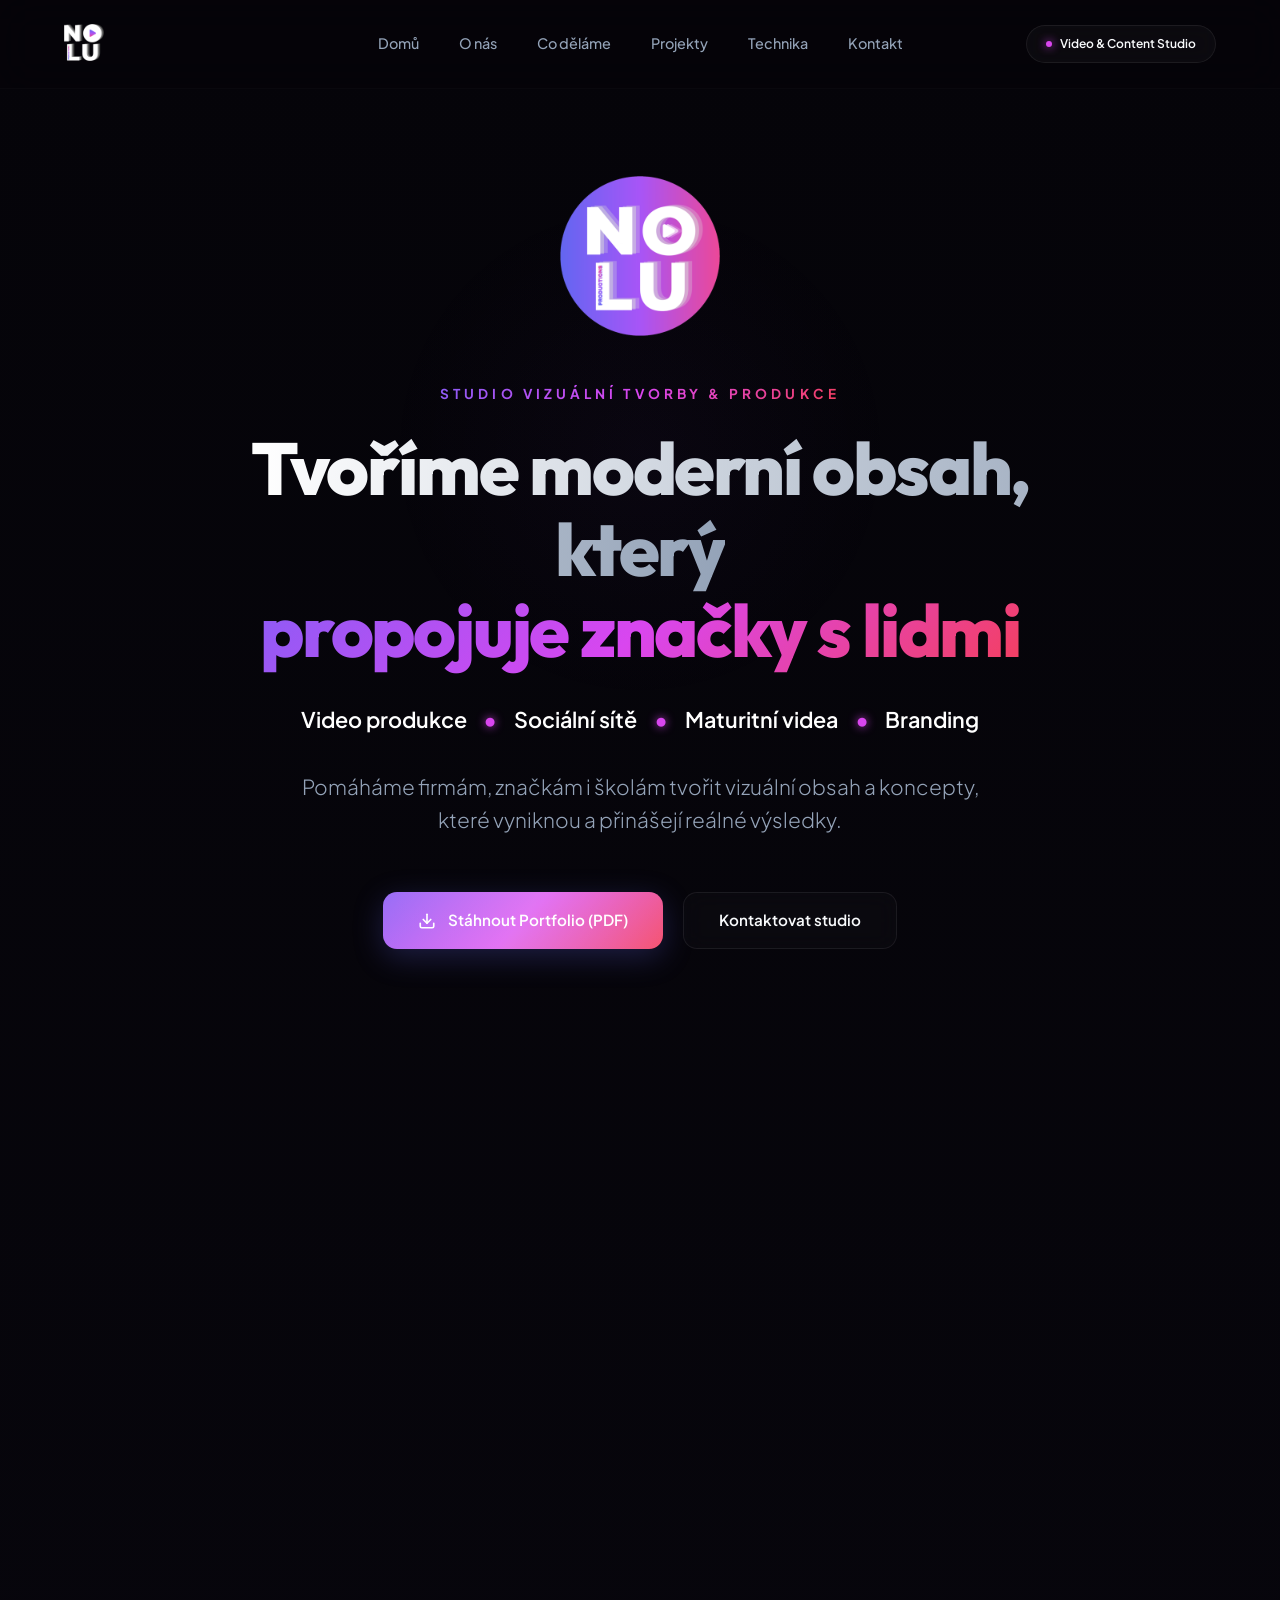
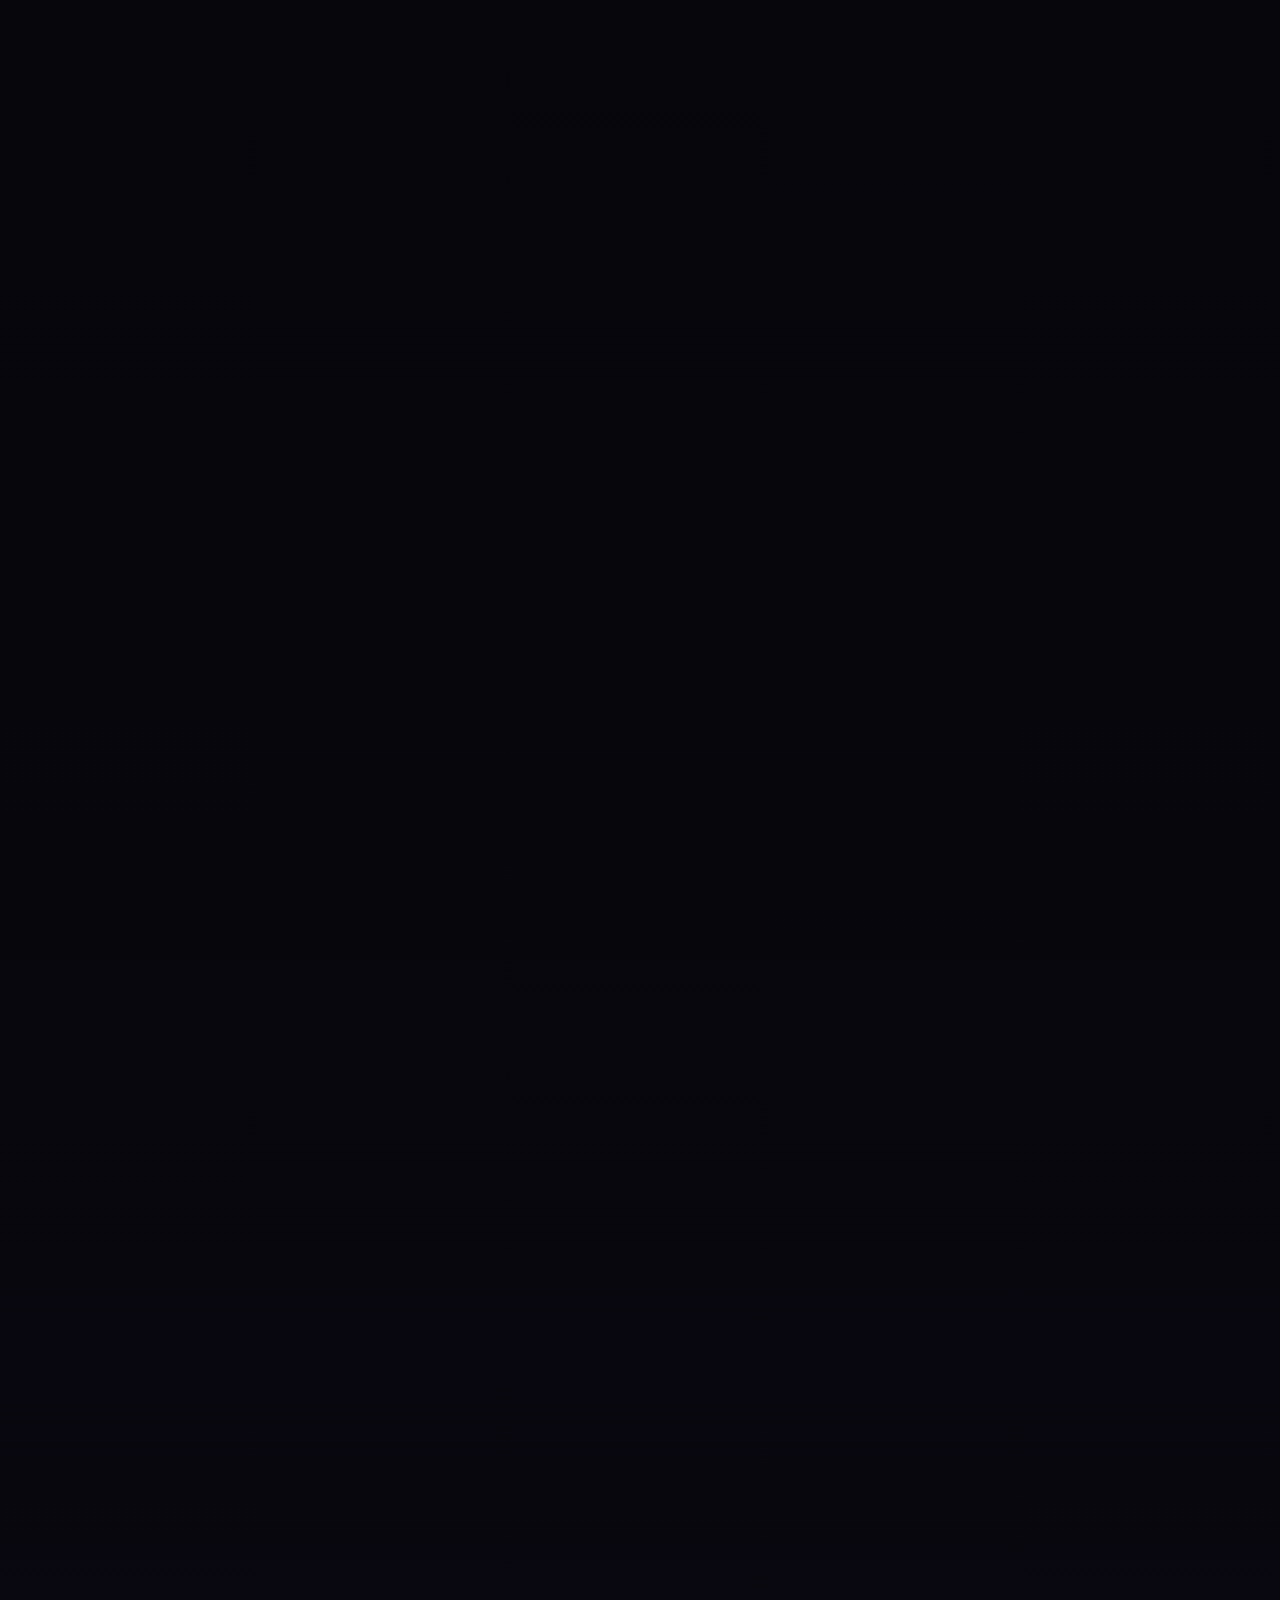
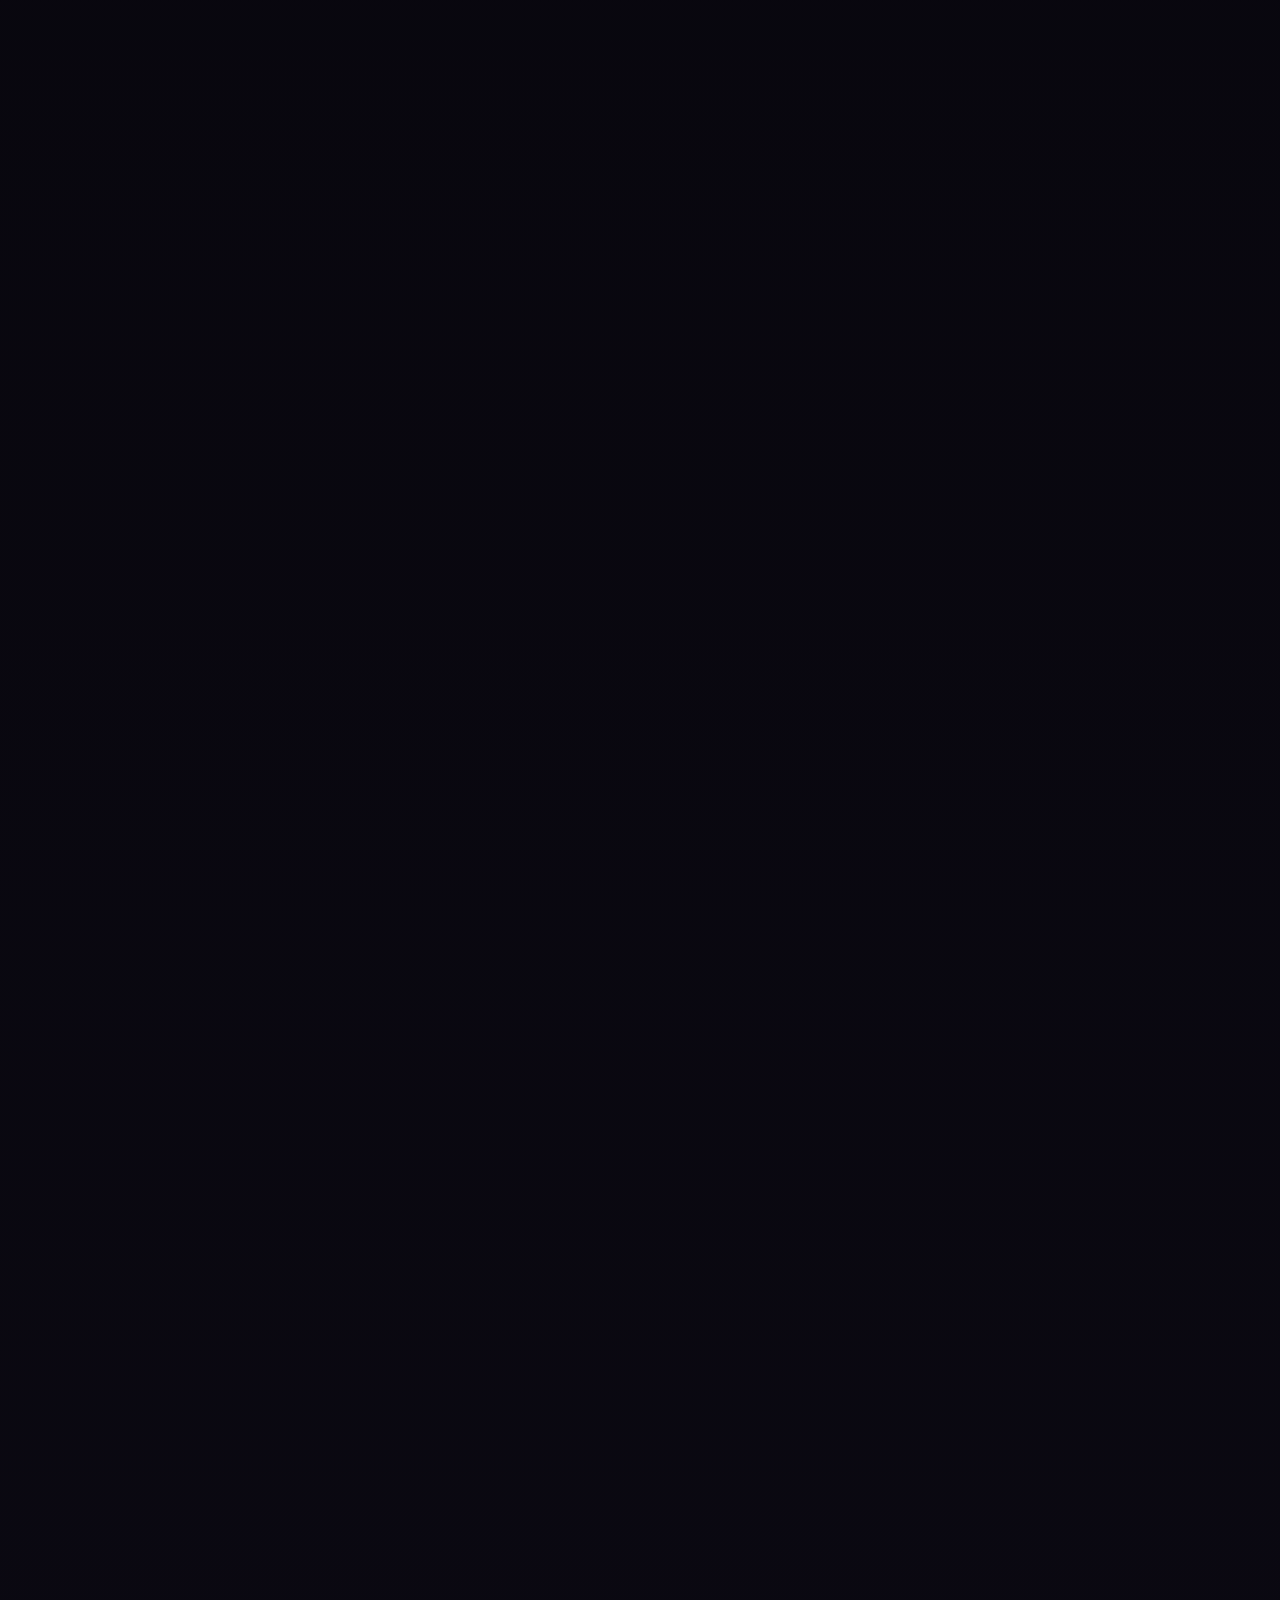
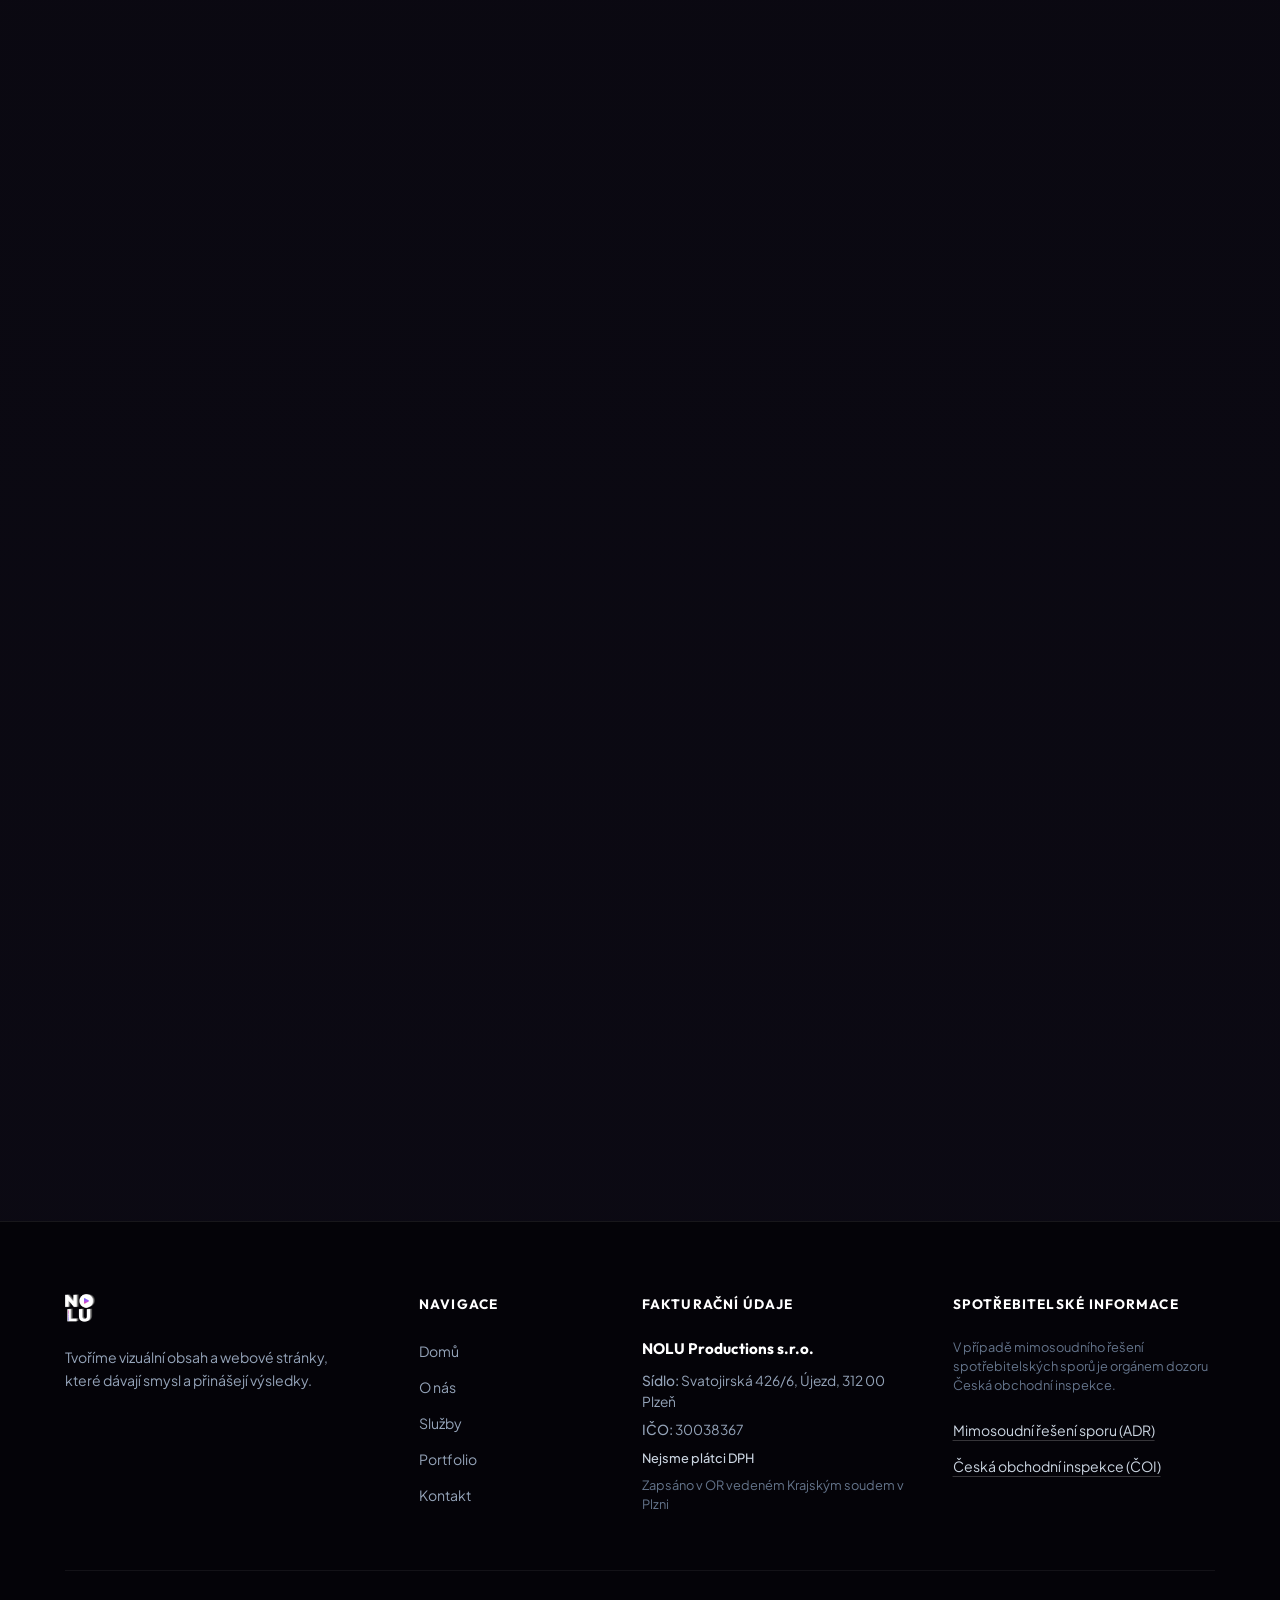
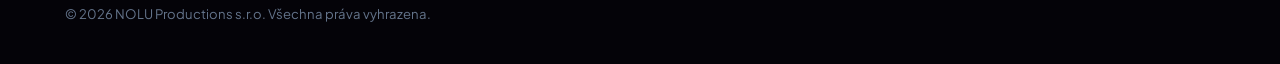
==== commit 134ee689: "Complete redesign: eliminate AI-generated visual tropes, update SVG iconography and copywriting" ====
--- a/index.html
+++ b/index.html
@@ -31,17 +31,11 @@
     <link rel="preconnect" href="https://fonts.gstatic.com" crossorigin>
     <link href="https://fonts.googleapis.com/css2?family=Outfit:wght@300;400;500;600;700;800&family=Plus+Jakarta+Sans:wght@300;400;500;600;700&display=swap" rel="stylesheet">
     <!-- External CSS stylesheet -->
-    <link rel="stylesheet" href="css/style.css?v=3.4">
+    <link rel="stylesheet" href="css/style.css?v=4.0">
     <!-- External JS script -->
-    <script src="js/script.js?v=3.8" defer></script>
+    <script src="js/script.js?v=4.0" defer></script>
 </head>
 <body>
-
-    <!-- Ambient Glows -->
-    <div class="ambient-bg">
-        <div class="glow-sphere glow-sphere-1"></div>
-        <div class="glow-sphere glow-sphere-2"></div>
-    </div>
 
     <!-- Spotlight element tracking cursor glow -->
     <div class="spotlight" id="spotlight"></div>
@@ -62,7 +56,7 @@
         <div class="nav-actions">
             <div class="status-badge">
                 <span class="status-dot"></span>
-                Social & Content Studio
+                Video & Content Studio
             </div>
         </div>
         <button class="menu-toggle" id="menu-toggle" aria-label="Menu">
@@ -74,30 +68,30 @@
 
     <!-- Hero Section -->
     <section class="hero" id="hero">
-        <!-- Interactive Canvas Background for floating stars/particles -->
+        <!-- Interactive Canvas Background for subtle ambient particles -->
         <canvas id="particle-canvas"></canvas>
 
         <div class="hero-container">
             <div class="hero-logo-wrapper">
                 <img src="GRAFIKA/LOGA/PNG/logo4-web.png" alt="Nolu Logo" class="hero-logo">
             </div>
-            <span class="tagline">Next-Gen Creative Studio</span>
+            <span class="tagline">Studio vizuální tvorby & produkce</span>
             <h1>
                 <span class="light">Tvoříme moderní obsah, který</span><br>
                 <span class="colored">propojuje značky s lidmi</span>
             </h1>
             <p class="hero-tagline">
-                Video-first content <span class="tag-dot">&bull;</span> Social media strategy <span class="tag-dot">&bull;</span> Maturitní videa <span class="tag-dot">&bull;</span> Branding
+                Video produkce <span class="tag-dot">&bull;</span> Sociální sítě <span class="tag-dot">&bull;</span> Maturitní videa <span class="tag-dot">&bull;</span> Branding
             </p>
             <p class="description">
-                Spojujeme inovativní technologie s fresh pohledem mladé generace.
+                Pomáháme firmám, značkám i školám tvořit vizuální obsah a koncepty, které vyniknou a přinášejí reálné výsledky.
             </p>
             <div class="hero-cta">
                 <a href="NOLU_portfolio.pdf" download class="btn btn-primary">
-                    <svg width="20" height="20" viewBox="0 0 24 24" fill="none" stroke="currentColor" stroke-width="2.5" stroke-linecap="round" stroke-linejoin="round"><path d="M21 15v4a2 2 0 0 1-2 2H5a2 2 0 0 1-2-2v-4"></path><polyline points="7 10 12 15 17 10"></polyline><line x1="12" y1="15" x2="12" y2="3"></line></svg>
+                    <svg width="18" height="18" viewBox="0 0 24 24" fill="none" stroke="currentColor" stroke-width="2.2" stroke-linecap="round" stroke-linejoin="round"><path d="M21 15v4a2 2 0 0 1-2 2H5a2 2 0 0 1-2-2v-4"></path><polyline points="7 10 12 15 17 10"></polyline><line x1="12" y1="15" x2="12" y2="3"></line></svg>
                     Stáhnout Portfolio (PDF)
                 </a>
-                <a href="#kontakt" class="btn btn-secondary">Kontaktujte nás</a>
+                <a href="#kontakt" class="btn btn-secondary">Kontaktovat studio</a>
             </div>
         </div>
     </section>
@@ -156,7 +150,9 @@
         <div class="services-grid">
             <!-- Service 1 -->
             <div class="service-card glass-card-tilt reveal reveal-delay-1">
-                <div class="service-icon-box">📱</div>
+                <div class="service-icon-box">
+                    <svg width="22" height="22" viewBox="0 0 24 24" fill="none" stroke="currentColor" stroke-width="2" stroke-linecap="round" stroke-linejoin="round"><rect x="5" y="2" width="14" height="20" rx="2" ry="2"></rect><line x1="12" y1="18" x2="12.01" y2="18"></line></svg>
+                </div>
                 <h3 class="service-title">Video & Social Media</h3>
                 <ul class="service-list">
                     <li>Tvorba krátkých videí (Reels, TikTok, Shorts)</li>
@@ -168,7 +164,9 @@
 
             <!-- Service 2 -->
             <div class="service-card glass-card-tilt reveal reveal-delay-2">
-                <div class="service-icon-box">🎬</div>
+                <div class="service-icon-box">
+                    <svg width="22" height="22" viewBox="0 0 24 24" fill="none" stroke="currentColor" stroke-width="2" stroke-linecap="round" stroke-linejoin="round"><path d="M23 7l-7 5 7 5V7z"></path><rect x="1" y="5" width="15" height="14" rx="2" ry="2"></rect></svg>
+                </div>
                 <h3 class="service-title">Foto & Video Produkce</h3>
                 <ul class="service-list">
                     <li>Foto a video produkce</li>
@@ -180,7 +178,9 @@
 
             <!-- Service 3: Maturitní Videa & Plesy -->
             <div class="service-card glass-card-tilt reveal reveal-delay-3">
-                <div class="service-icon-box">🎓</div>
+                <div class="service-icon-box">
+                    <svg width="22" height="22" viewBox="0 0 24 24" fill="none" stroke="currentColor" stroke-width="2" stroke-linecap="round" stroke-linejoin="round"><path d="M22 10v6M2 10l10-5 10 5-10 5z"></path><path d="M6 12v5c3 3 9 3 12 0v-5"></path></svg>
+                </div>
                 <h3 class="service-title">Maturitní Videa & Plesy</h3>
                 <ul class="service-list">
                     <li>Natáčení maturitních videí a klipů na klíč</li>
@@ -192,7 +192,9 @@
 
             <!-- Service 4 -->
             <div class="service-card glass-card-tilt reveal reveal-delay-4">
-                <div class="service-icon-box">✨</div>
+                <div class="service-icon-box">
+                    <svg width="22" height="22" viewBox="0 0 24 24" fill="none" stroke="currentColor" stroke-width="2" stroke-linecap="round" stroke-linejoin="round"><path d="M12 19l7-7 3 3-7 7-3-3z"></path><path d="M18 13l-1.5-7.5L2 2l3.5 14.5L13 18l5-5z"></path><path d="M2 2l7.586 7.586"></path><circle cx="11" cy="11" r="2"></circle></svg>
+                </div>
                 <h3 class="service-title">Design & Branding</h3>
                 <ul class="service-list">
                     <li>Grafika pro sociální sítě a tiskoviny</li>
@@ -275,27 +277,37 @@
 
             <div class="tech-grid">
                 <div class="tech-item reveal reveal-delay-1">
-                    <span class="tech-icon">📷</span>
+                    <span class="tech-icon">
+                        <svg width="20" height="20" viewBox="0 0 24 24" fill="none" stroke="currentColor" stroke-width="2" stroke-linecap="round" stroke-linejoin="round"><path d="M14.5 4h-5L7 7H4a2 2 0 0 0-2 2v9a2 2 0 0 0 2 2h16a2 2 0 0 0 2-2V9a2 2 0 0 0-2-2h-3l-2.5-3z"></path><circle cx="12" cy="13" r="3"></circle></svg>
+                    </span>
                     <h4 class="tech-name">Canon EOS RP</h4>
                     <p class="tech-desc">Fullframe kamera pro ostrý filmový vzhled</p>
                 </div>
                 <div class="tech-item reveal reveal-delay-2">
-                    <span class="tech-icon">🎬</span>
+                    <span class="tech-icon">
+                        <svg width="20" height="20" viewBox="0 0 24 24" fill="none" stroke="currentColor" stroke-width="2" stroke-linecap="round" stroke-linejoin="round"><path d="M23 7l-7 5 7 5V7z"></path><rect x="1" y="5" width="15" height="14" rx="2" ry="2"></rect></svg>
+                    </span>
                     <h4 class="tech-name">DJI RS4</h4>
                     <p class="tech-desc">Profesionální stabilizátor pro plynulé záběry</p>
                 </div>
                 <div class="tech-item reveal reveal-delay-3">
-                    <span class="tech-icon">🎙️</span>
+                    <span class="tech-icon">
+                        <svg width="20" height="20" viewBox="0 0 24 24" fill="none" stroke="currentColor" stroke-width="2" stroke-linecap="round" stroke-linejoin="round"><path d="M12 2a3 3 0 0 0-3 3v7a3 3 0 0 0 6 0V5a3 3 0 0 0-3-3z"></path><path d="M19 10v2a7 7 0 0 1-14 0v-2"></path><line x1="12" y1="19" x2="12" y2="22"></line></svg>
+                    </span>
                     <h4 class="tech-name">DJI MIC 2</h4>
                     <p class="tech-desc">Špičkový bezdrátový zvuk bez rušení</p>
                 </div>
                 <div class="tech-item reveal reveal-delay-2">
-                    <span class="tech-icon">📱</span>
+                    <span class="tech-icon">
+                        <svg width="20" height="20" viewBox="0 0 24 24" fill="none" stroke="currentColor" stroke-width="2" stroke-linecap="round" stroke-linejoin="round"><rect x="5" y="2" width="14" height="20" rx="2" ry="2"></rect><line x1="12" y1="18" x2="12.01" y2="18"></line></svg>
+                    </span>
                     <h4 class="tech-name">iPhone 16 & Pro</h4>
                     <p class="tech-desc">Pro ultra-rychlou tvorbu a real-time trendy</p>
                 </div>
                 <div class="tech-item reveal reveal-delay-1">
-                    <span class="tech-icon">💡</span>
+                    <span class="tech-icon">
+                        <svg width="20" height="20" viewBox="0 0 24 24" fill="none" stroke="currentColor" stroke-width="2" stroke-linecap="round" stroke-linejoin="round"><path d="M15 14c.2-1 .7-1.7 1.5-2.5 1-.9 1.5-2.2 1.5-3.5A6 6 0 0 0 6 8c0 1 .2 2.2 1.5 3.5.7.7 1.3 1.5 1.5 2.5"></path><path d="M9 18h6"></path><path d="M10 22h4"></path></svg>
+                    </span>
                     <h4 class="tech-name">RGB Světla</h4>
                     <p class="tech-desc">Kreativní nasvícení scén pro jedinečnou atmosféru</p>
                 </div>
@@ -305,7 +317,9 @@
 
     <!-- Specifikace Gear Popover Toast (skrytý, spouští se v JS) -->
     <div class="tech-toast" id="tech-toast">
-        <span class="tech-toast-icon" id="toast-icon">📷</span>
+        <span class="tech-toast-icon" id="toast-icon">
+            <svg width="20" height="20" viewBox="0 0 24 24" fill="none" stroke="currentColor" stroke-width="2" stroke-linecap="round" stroke-linejoin="round"><path d="M14.5 4h-5L7 7H4a2 2 0 0 0-2 2v9a2 2 0 0 0 2 2h16a2 2 0 0 0 2-2V9a2 2 0 0 0-2-2h-3l-2.5-3z"></path><circle cx="12" cy="13" r="3"></circle></svg>
+        </span>
         <div>
             <h4 class="tech-toast-title" id="toast-title">Zařízení</h4>
             <p class="tech-toast-body" id="toast-body">Podrobnosti o technice.</p>
@@ -382,19 +396,25 @@
                 <!-- Right: Quick Contacts & Secondary CTA -->
                 <div class="contact-card-container reveal reveal-delay-2">
                     <a href="mailto:info@noluproductions.cz" class="contact-card">
-                        <span class="contact-icon">✉</span>
+                        <span class="contact-icon">
+                            <svg width="20" height="20" viewBox="0 0 24 24" fill="none" stroke="currentColor" stroke-width="2" stroke-linecap="round" stroke-linejoin="round"><path d="M4 4h16c1.1 0 2 .9 2 2v12c0 1.1-.9 2-2 2H4c-1.1 0-2-.9-2-2V6c0-1.1.9-2 2-2z"></path><polyline points="22,6 12,13 2,6"></polyline></svg>
+                        </span>
                         <span class="contact-label">Napište nám e-mail</span>
                         <span class="contact-value">info@noluproductions.cz</span>
                     </a>
 
                     <a href="tel:+420722900841" class="contact-card">
-                        <span class="contact-icon">📞</span>
+                        <span class="contact-icon">
+                            <svg width="20" height="20" viewBox="0 0 24 24" fill="none" stroke="currentColor" stroke-width="2" stroke-linecap="round" stroke-linejoin="round"><path d="M22 16.92v3a2 2 0 0 1-2.18 2 19.79 19.79 0 0 1-8.63-3.07 19.5 19.5 0 0 1-6-6 19.79 19.79 0 0 1-3.07-8.67A2 2 0 0 1 4.11 2h3a2 2 0 0 1 2 1.72 12.84 12.84 0 0 0 .7 2.81 2 2 0 0 1-.45 2.11L8.09 9.91a16 16 0 0 0 6 6l1.27-1.27a2 2 0 0 1 2.11-.45 12.84 12.84 0 0 0 2.81.7A2 2 0 0 1 22 16.92z"></path></svg>
+                        </span>
                         <span class="contact-label">Zavolejte nám</span>
                         <span class="contact-value">+420 722 900 841</span>
                     </a>
                     
                     <a href="https://www.instagram.com/nolu.productions/" target="_blank" class="contact-card">
-                        <span class="contact-icon">📸</span>
+                        <span class="contact-icon">
+                            <svg width="20" height="20" viewBox="0 0 24 24" fill="none" stroke="currentColor" stroke-width="2" stroke-linecap="round" stroke-linejoin="round"><rect x="2" y="2" width="20" height="20" rx="5" ry="5"></rect><path d="M16 11.37A4 4 0 1 1 12.63 8 4 4 0 0 1 16 11.37z"></path><line x1="17.5" y1="6.5" x2="17.51" y2="6.5"></line></svg>
+                        </span>
                         <span class="contact-label">Sledujte nás na Instagramu</span>
                         <span class="contact-value">@nolu.productions</span>
                     </a>
--- a/css/style.css
+++ b/css/style.css
@@ -3,21 +3,21 @@
    ========================================================================== */
 
 :root {
-    --bg-color: #030206; /* Deep cosmic space black */
-    --card-bg: rgba(255, 255, 255, 0.015);
-    --card-border: rgba(168, 85, 247, 0.08); /* Glowing purple-tinged card borders */
+    --bg-color: #050409; /* Clean deep space black */
+    --card-bg: rgba(255, 255, 255, 0.018);
+    --card-border: rgba(255, 255, 255, 0.07); /* Subtle hairline card border */
     --text-primary: #f8fafc;
     --text-secondary: #94a3b8;
-    --accent-primary: #8b5cf6; /* Matches logo royal violet */
-    --accent-secondary: #d946ef; /* Matches logo neon magenta */
-    --accent-tertiary: #f43f5e; /* Elegant glowing coral pink */
-    --accent-glow: rgba(139, 92, 246, 0.16);
+    --accent-primary: #8b5cf6; /* Royal violet */
+    --accent-secondary: #d946ef; /* Neon magenta */
+    --accent-tertiary: #f43f5e;
+    --accent-glow: rgba(139, 92, 246, 0.12);
     
     --gradient-accent: linear-gradient(135deg, #8b5cf6 0%, #d946ef 50%, #f43f5e 100%);
-    --gradient-dark: linear-gradient(180deg, #030206 0%, #0b0912 100%);
+    --gradient-dark: linear-gradient(180deg, #050409 0%, #0c0a14 100%);
     
-    --transition-smooth: all 0.5s cubic-bezier(0.16, 1, 0.3, 1);
-    --transition-fast: all 0.25s ease;
+    --transition-smooth: all 0.4s cubic-bezier(0.16, 1, 0.3, 1);
+    --transition-fast: all 0.2s ease;
     
     --font-heading: 'Outfit', sans-serif;
     --font-body: 'Plus Jakarta Sans', sans-serif;
@@ -66,38 +66,30 @@
     z-index: -1;
     overflow: hidden;
     pointer-events: none;
+    opacity: 0.4;
 }
 
 .glow-sphere {
     position: absolute;
     border-radius: 50%;
-    filter: blur(120px);
+    filter: blur(140px);
     pointer-events: none;
-    mix-blend-mode: screen;
 }
 
 .glow-sphere-1 {
+    width: 500px;
+    height: 500px;
+    top: -200px;
+    right: -100px;
+    background: radial-gradient(circle, rgba(139, 92, 246, 0.1) 0%, rgba(5, 4, 9, 0) 70%);
+}
+
+.glow-sphere-2 {
     width: 600px;
     height: 600px;
-    top: -200px;
-    right: -100px;
-    background: radial-gradient(circle, rgba(168, 85, 247, 0.12) 0%, rgba(5, 4, 9, 0) 70%);
-    animation: float-ambient 25s infinite alternate ease-in-out;
-}
-
-.glow-sphere-2 {
-    width: 700px;
-    height: 700px;
     bottom: -200px;
     left: -200px;
-    background: radial-gradient(circle, rgba(99, 102, 241, 0.15) 0%, rgba(5, 4, 9, 0) 70%);
-    animation: float-ambient 30s infinite alternate-reverse ease-in-out;
-    animation-delay: -5s;
-}
-
-@keyframes float-ambient {
-    0% { transform: translate(0, 0) scale(1); }
-    100% { transform: translate(120px, 80px) scale(1.15); }
+    background: radial-gradient(circle, rgba(99, 102, 241, 0.08) 0%, rgba(5, 4, 9, 0) 70%);
 }
 
 /* Canvas overlay */
@@ -119,7 +111,7 @@
     height: 100%;
     z-index: 0;
     pointer-events: none;
-    background: radial-gradient(circle 380px at var(--mouse-x, 50%) var(--mouse-y, 50%), rgba(168, 85, 247, 0.05), transparent 80%);
+    background: radial-gradient(circle 320px at var(--mouse-x, 50%) var(--mouse-y, 50%), rgba(168, 85, 247, 0.03), transparent 80%);
 }
 
 /* 2. Scroll Reveal System */
@@ -582,49 +574,47 @@
 }
 
 .service-card {
-    background: var(--card-bg);
+    background: #0b0914;
     border: 1px solid var(--card-border);
-    border-radius: 24px;
-    padding: 3rem 2.5rem;
+    border-radius: 20px;
+    padding: 2.5rem 2rem;
     transition: var(--transition-smooth);
     position: relative;
     overflow: hidden;
-    backdrop-filter: blur(10px);
 }
 
 .service-card:hover {
-    transform: translateY(-8px);
-    border-color: rgba(217, 70, 239, 0.35); /* Neon pink/magenta glow */
-    box-shadow: 0 25px 50px rgba(139, 92, 246, 0.08), 0 0 30px rgba(217, 70, 239, 0.16);
+    transform: translateY(-5px);
+    border-color: rgba(255, 255, 255, 0.15);
+    box-shadow: 0 20px 40px rgba(0, 0, 0, 0.4);
 }
 
 .service-icon-box {
-    width: 60px;
-    height: 60px;
-    background: rgba(99, 102, 241, 0.08);
-    border: 1px solid rgba(99, 102, 241, 0.15);
-    border-radius: 16px;
+    width: 52px;
+    height: 52px;
+    background: rgba(168, 85, 247, 0.08);
+    border: 1px solid rgba(168, 85, 247, 0.18);
+    border-radius: 14px;
     display: flex;
     align-items: center;
     justify-content: center;
-    font-size: 1.5rem;
     color: #c084fc;
-    margin-bottom: 2rem;
+    margin-bottom: 1.75rem;
     transition: var(--transition-smooth);
 }
 
 .service-card:hover .service-icon-box {
-    background: var(--gradient-accent);
-    color: #ffffff;
-    transform: scale(1.05);
-    box-shadow: 0 8px 20px rgba(99, 102, 241, 0.3);
+    background: rgba(168, 85, 247, 0.18);
+    border-color: rgba(168, 85, 247, 0.35);
+    color: #ffffff;
+    transform: translateY(-2px);
 }
 
 .service-title {
     font-family: var(--font-heading);
-    font-size: 1.5rem;
+    font-size: 1.35rem;
     font-weight: 700;
-    margin-bottom: 1.25rem;
+    margin-bottom: 1.15rem;
 }
 
 .service-list {
@@ -635,18 +625,17 @@
 }
 
 .service-list li {
-    font-size: 0.95rem;
-    color: var(--text-secondary);
-    display: flex;
-    align-items: center;
-    gap: 0.75rem;
+    font-size: 0.92rem;
+    color: var(--text-secondary);
+    display: flex;
+    align-items: center;
+    gap: 0.65rem;
 }
 
 .service-list li::before {
-    content: "▶"; /* Neon play button triangle bullet */
-    color: var(--accent-secondary);
-    font-size: 0.65rem;
-    filter: drop-shadow(0 0 5px var(--accent-secondary));
+    content: "•";
+    color: var(--accent-primary);
+    font-size: 1.1rem;
     margin-right: 0.15rem;
 }
 
@@ -654,33 +643,32 @@
 .projects-grid {
     display: grid;
     grid-template-columns: repeat(3, 1fr);
-    gap: 2.5rem;
+    gap: 2.25rem;
 }
 
 .project-card {
-    background: var(--card-bg);
+    background: #0b0914;
     border: 1px solid var(--card-border);
-    border-radius: 24px;
+    border-radius: 20px;
     overflow: hidden;
     display: flex;
     flex-direction: column;
     transition: var(--transition-smooth);
-    backdrop-filter: blur(10px);
     height: 100%;
     cursor: pointer;
 }
 
 .project-card:hover {
-    transform: translateY(-8px);
-    border-color: rgba(217, 70, 239, 0.35); /* Neon magenta glow */
-    box-shadow: 0 30px 60px rgba(139, 92, 246, 0.08), 0 0 30px rgba(217, 70, 239, 0.16);
+    transform: translateY(-5px);
+    border-color: rgba(255, 255, 255, 0.15);
+    box-shadow: 0 20px 40px rgba(0, 0, 0, 0.4);
 }
 
 .project-content {
-    padding: 2.5rem;
-    display: flex;
-    flex-direction: column;
-    gap: 1.25rem;
+    padding: 2.25rem;
+    display: flex;
+    flex-direction: column;
+    gap: 1.15rem;
     flex-grow: 1;
 }
 
@@ -692,14 +680,14 @@
 
 .project-tag {
     display: inline-block;
-    font-size: 0.75rem;
+    font-size: 0.72rem;
     font-weight: 700;
     text-transform: uppercase;
     letter-spacing: 0.05em;
     background: rgba(168, 85, 247, 0.1);
     border: 1px solid rgba(168, 85, 247, 0.2);
     color: #d8b4fe;
-    padding: 0.4rem 1rem;
+    padding: 0.35rem 0.85rem;
     border-radius: 99px;
 }
 
@@ -710,21 +698,21 @@
 
 .project-title {
     font-family: var(--font-heading);
-    font-size: 1.6rem;
+    font-size: 1.5rem;
     font-weight: 700;
     color: #ffffff;
 }
 
 .project-description {
     color: var(--text-secondary);
-    font-size: 0.95rem;
+    font-size: 0.92rem;
     line-height: 1.6;
     margin-bottom: auto;
 }
 
 .project-btn {
     align-self: flex-start;
-    font-size: 0.9rem;
+    font-size: 0.88rem;
     color: var(--text-primary);
     background: transparent;
     border: none;
@@ -734,7 +722,7 @@
     gap: 0.5rem;
     cursor: pointer;
     transition: var(--transition-smooth);
-    margin-top: 1.5rem;
+    margin-top: 1.25rem;
     font-family: var(--font-body);
 }
 
@@ -744,56 +732,67 @@
 }
 
 .project-card:hover .project-btn {
-    color: var(--accent-secondary);
+    color: #ffffff;
 }
 
 .project-card:hover .project-btn::after {
-    transform: translateX(5px);
+    transform: translateX(4px);
 }
 
 /* 10. Tech Section (Gear) */
 .tech-container {
-    background: radial-gradient(135deg, rgba(255, 255, 255, 0.02) 0%, rgba(255, 255, 255, 0.005) 100%);
+    background: #080710;
     border: 1px solid var(--card-border);
-    border-radius: 32px;
-    padding: 4rem;
-    backdrop-filter: blur(10px);
+    border-radius: 28px;
+    padding: 3.5rem 3rem;
 }
 
 .tech-grid {
     display: grid;
     grid-template-columns: repeat(5, 1fr);
-    gap: 2rem;
+    gap: 1.5rem;
     text-align: center;
-    margin-top: 3rem;
+    margin-top: 2.5rem;
 }
 
 .tech-item {
-    background: rgba(255, 255, 255, 0.01);
-    border: 1px solid rgba(255, 255, 255, 0.03);
-    border-radius: 20px;
-    padding: 2rem 1.5rem;
+    background: rgba(255, 255, 255, 0.015);
+    border: 1px solid rgba(255, 255, 255, 0.04);
+    border-radius: 18px;
+    padding: 1.75rem 1.25rem;
     transition: var(--transition-smooth);
     cursor: pointer;
     position: relative;
 }
 
 .tech-item:hover {
-    transform: scale(1.05);
-    background: rgba(255, 255, 255, 0.03);
-    border-color: var(--card-border);
-    box-shadow: 0 15px 30px rgba(0, 0, 0, 0.2);
+    transform: translateY(-4px);
+    background: rgba(255, 255, 255, 0.035);
+    border-color: rgba(255, 255, 255, 0.12);
 }
 
 .tech-icon {
-    font-size: 2.5rem;
-    margin-bottom: 1.25rem;
-    display: block;
+    width: 44px;
+    height: 44px;
+    background: rgba(168, 85, 247, 0.08);
+    border: 1px solid rgba(168, 85, 247, 0.18);
+    border-radius: 12px;
+    display: flex;
+    align-items: center;
+    justify-content: center;
+    color: #c084fc;
+    margin: 0 auto 1rem auto;
+    transition: var(--transition-smooth);
+}
+
+.tech-item:hover .tech-icon {
+    background: rgba(168, 85, 247, 0.18);
+    color: #ffffff;
 }
 
 .tech-name {
     font-family: var(--font-heading);
-    font-size: 1.1rem;
+    font-size: 1.05rem;
     font-weight: 600;
     color: #ffffff;
 }
@@ -801,7 +800,7 @@
 .tech-desc {
     font-size: 0.8rem;
     color: var(--text-secondary);
-    margin-top: 0.5rem;
+    margin-top: 0.4rem;
 }
 
 /* Tech Spec Popover / Toast */
@@ -809,21 +808,19 @@
     position: fixed;
     bottom: 2rem;
     right: 2rem;
-    background: rgba(13, 12, 21, 0.9);
-    border: 1px solid var(--accent-primary);
-    box-shadow: 0 15px 40px rgba(0,0,0,0.5), 0 0 20px rgba(99, 102, 241, 0.2);
+    background: #0e0d16;
+    border: 1px solid rgba(255, 255, 255, 0.12);
+    box-shadow: 0 20px 40px rgba(0, 0, 0, 0.6);
     border-radius: 16px;
-    padding: 1.25rem 2rem;
+    padding: 1.25rem 1.75rem;
     z-index: 200;
     max-width: 380px;
     display: flex;
     gap: 1rem;
     align-items: center;
-    backdrop-filter: blur(15px);
-    -webkit-backdrop-filter: blur(15px);
     transform: translateY(150%);
     opacity: 0;
-    transition: transform 0.5s cubic-bezier(0.175, 0.885, 0.32, 1.275), opacity 0.3s ease;
+    transition: transform 0.4s cubic-bezier(0.16, 1, 0.3, 1), opacity 0.3s ease;
 }
 
 .tech-toast.active {
@@ -832,7 +829,10 @@
 }
 
 .tech-toast-icon {
-    font-size: 2.2rem;
+    display: flex;
+    align-items: center;
+    justify-content: center;
+    color: #d8b4fe;
 }
 
 .tech-toast-title {
@@ -970,43 +970,43 @@
 }
 
 .contact-card {
-    background: rgba(255, 255, 255, 0.01);
+    background: #0b0914;
     border: 1px solid var(--card-border);
-    border-radius: 24px;
-    padding: 2.2rem;
+    border-radius: 20px;
+    padding: 1.8rem 2rem;
     display: flex;
     flex-direction: column;
     align-items: flex-start;
-    gap: 0.75rem;
+    gap: 0.6rem;
     text-decoration: none;
     transition: var(--transition-smooth);
     position: relative;
     overflow: hidden;
 }
 
-.contact-card::before {
-    content: '';
-    position: absolute;
-    top: 0;
-    left: 0;
-    width: 100%;
-    height: 100%;
-    background: linear-gradient(135deg, rgba(255, 255, 255, 0.02) 0%, transparent 100%);
-    pointer-events: none;
-}
-
 .contact-card:hover {
-    transform: translateY(-5px);
-    border-color: rgba(168, 85, 247, 0.25);
-    background: rgba(255, 255, 255, 0.03);
+    transform: translateY(-4px);
+    border-color: rgba(255, 255, 255, 0.15);
+    background: rgba(255, 255, 255, 0.025);
 }
 
 .contact-icon {
-    font-size: 2rem;
-    background: var(--gradient-accent);
-    -webkit-background-clip: text;
-    -webkit-text-fill-color: transparent;
-    margin-bottom: 0.5rem;
+    width: 42px;
+    height: 42px;
+    background: rgba(168, 85, 247, 0.08);
+    border: 1px solid rgba(168, 85, 247, 0.18);
+    border-radius: 12px;
+    display: flex;
+    align-items: center;
+    justify-content: center;
+    color: #c084fc;
+    margin-bottom: 0.4rem;
+    transition: var(--transition-smooth);
+}
+
+.contact-card:hover .contact-icon {
+    background: rgba(168, 85, 247, 0.18);
+    color: #ffffff;
 }
 
 .contact-label {
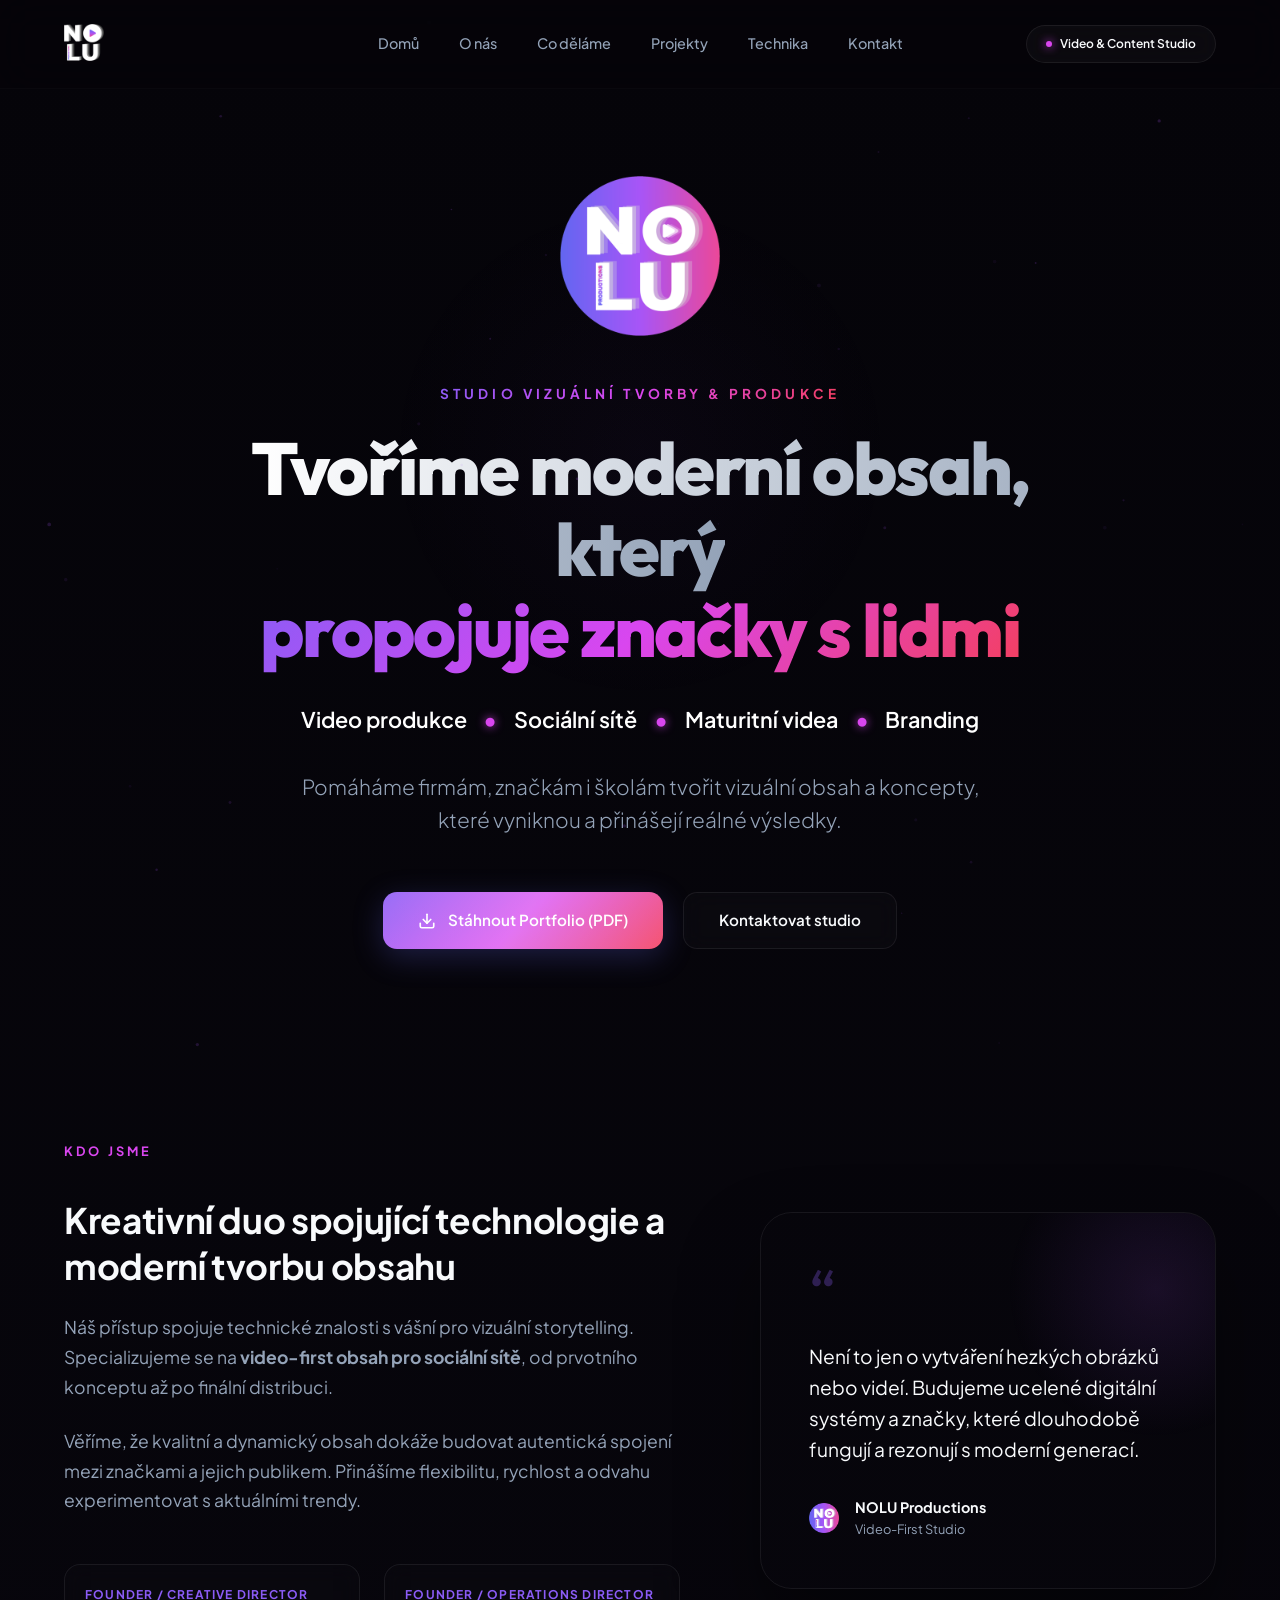
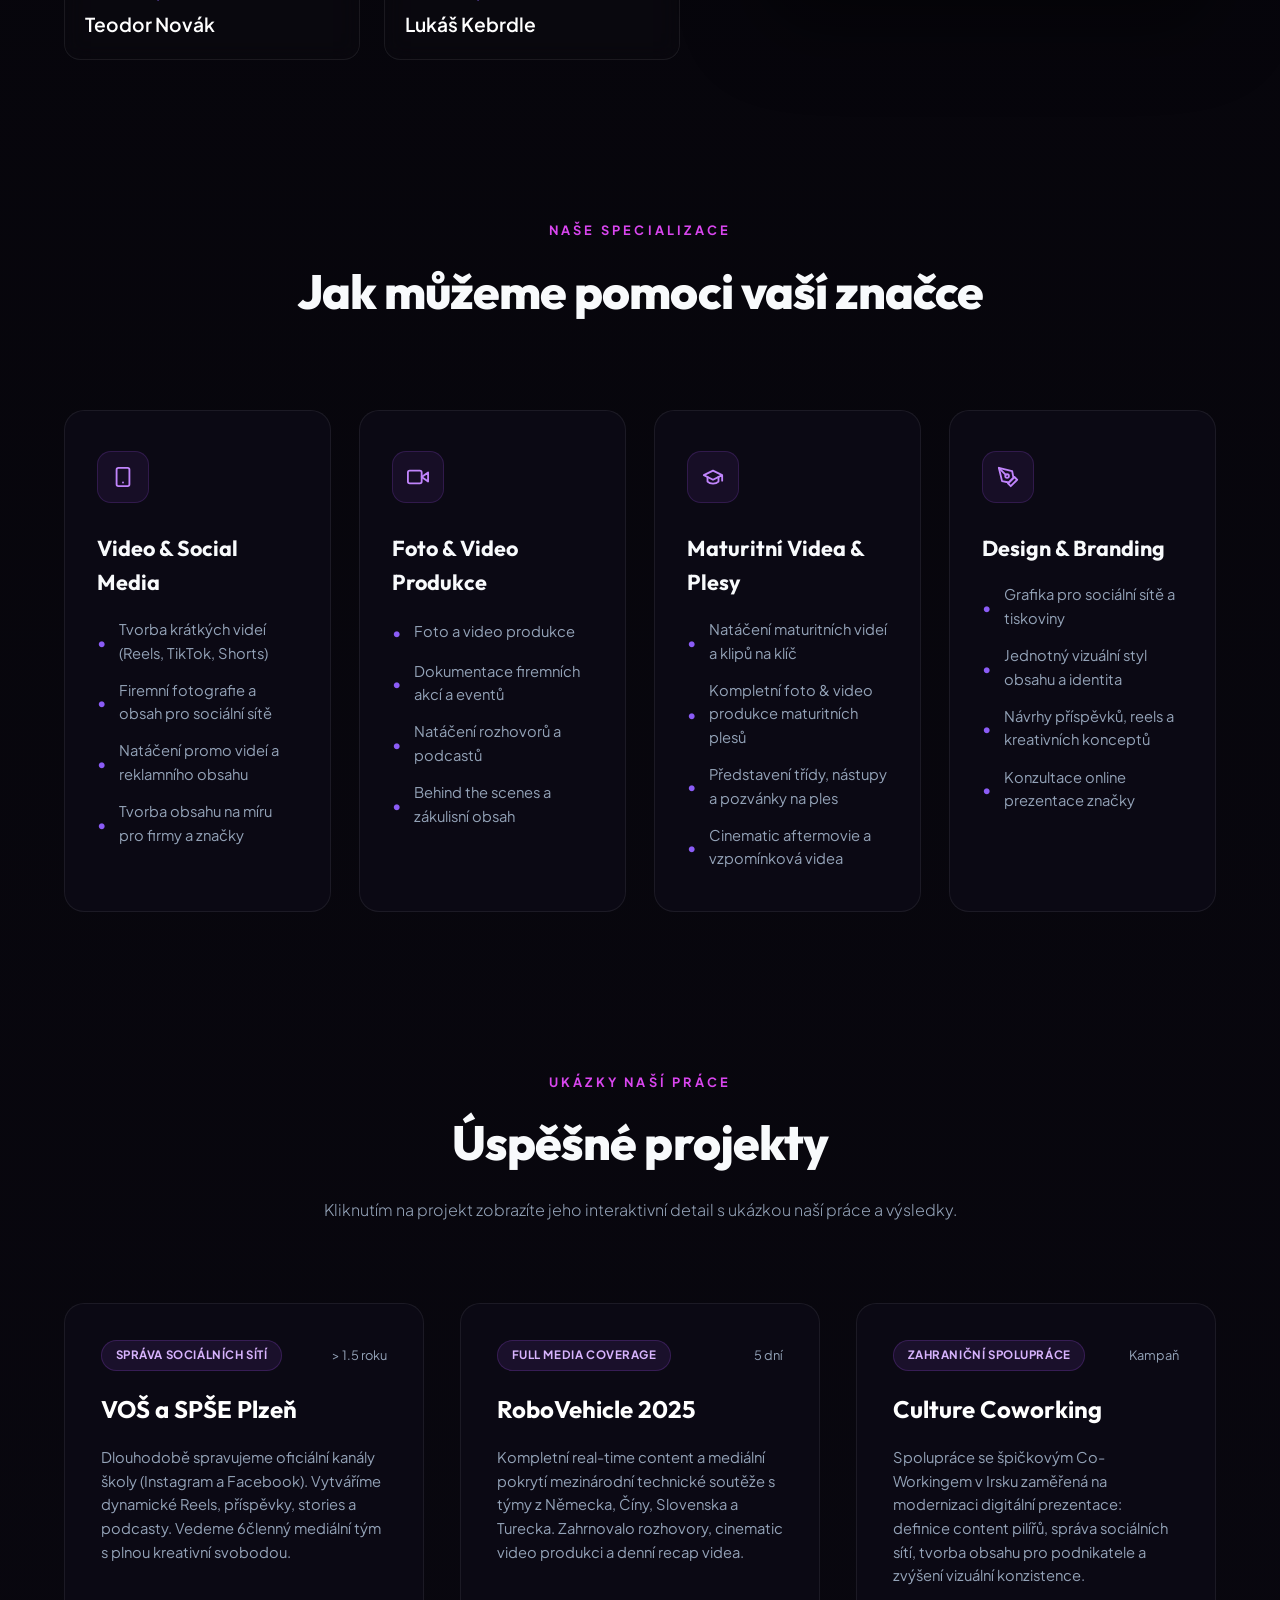
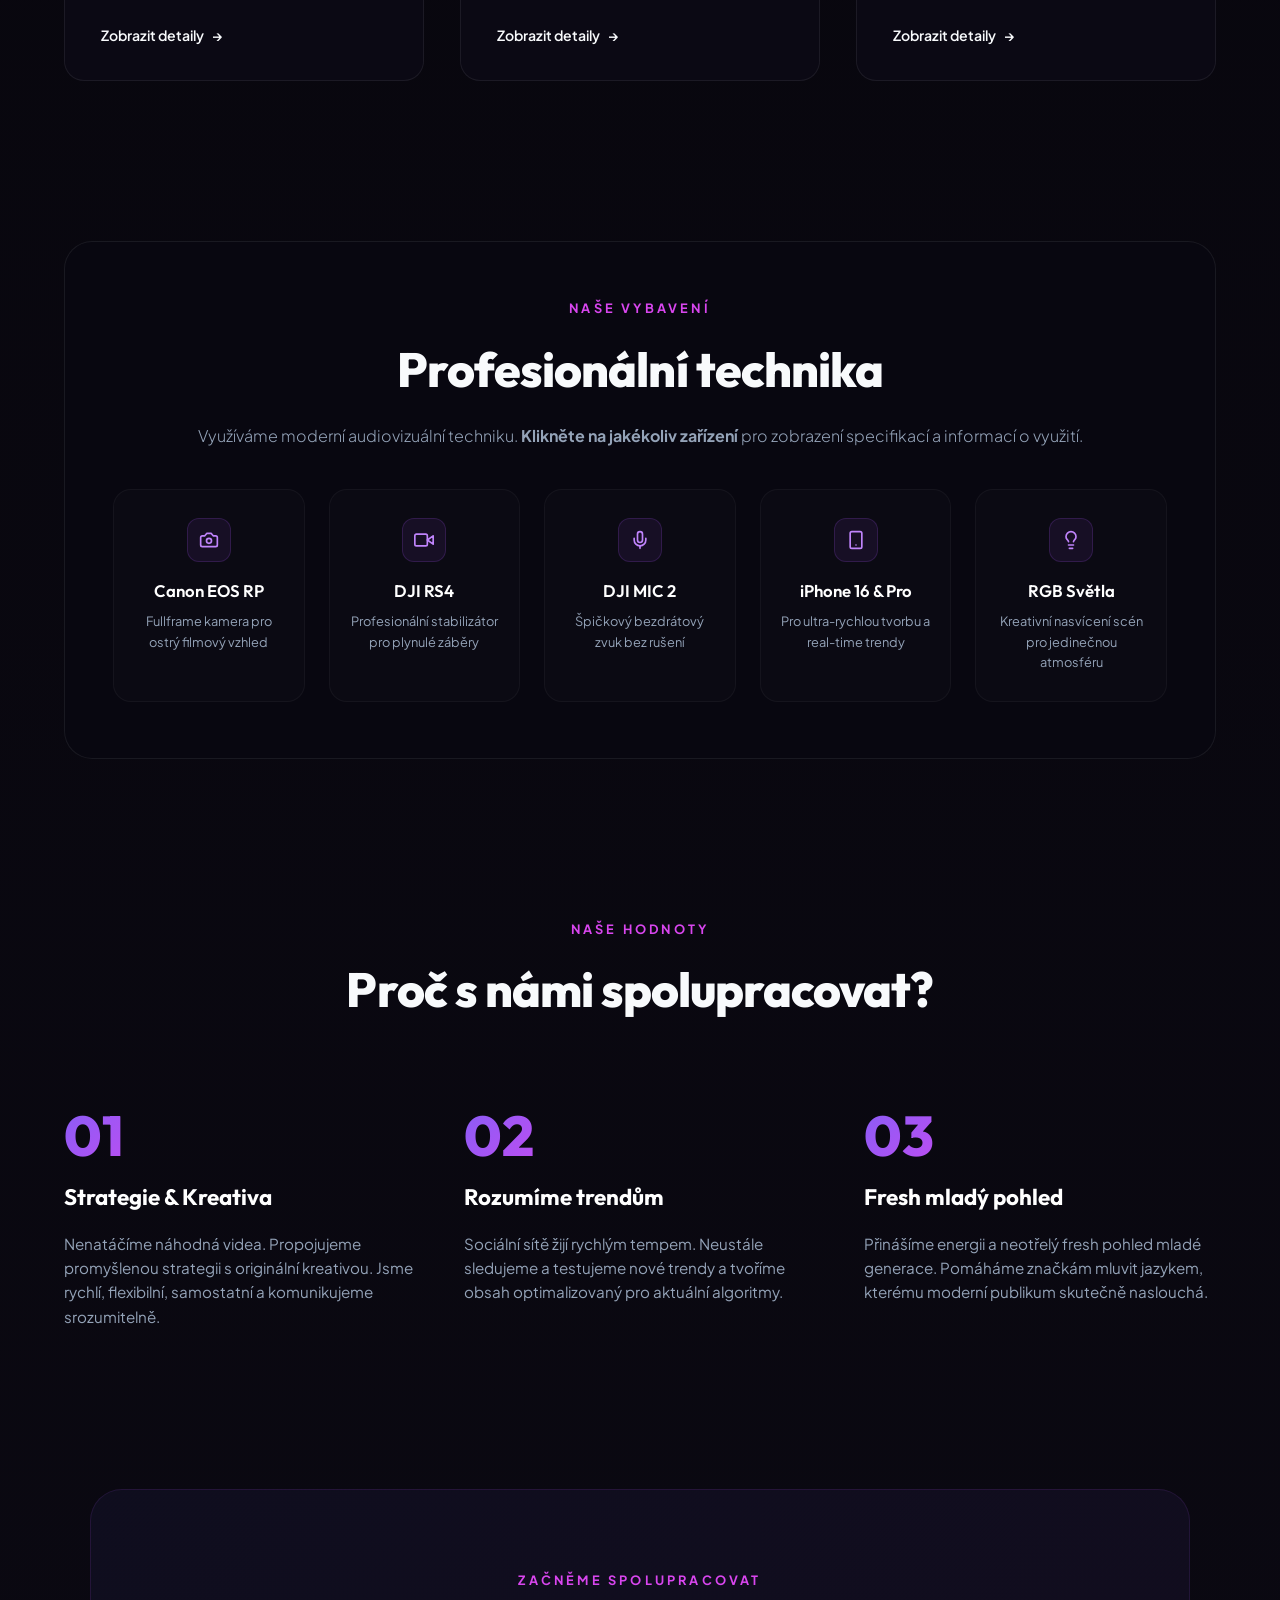
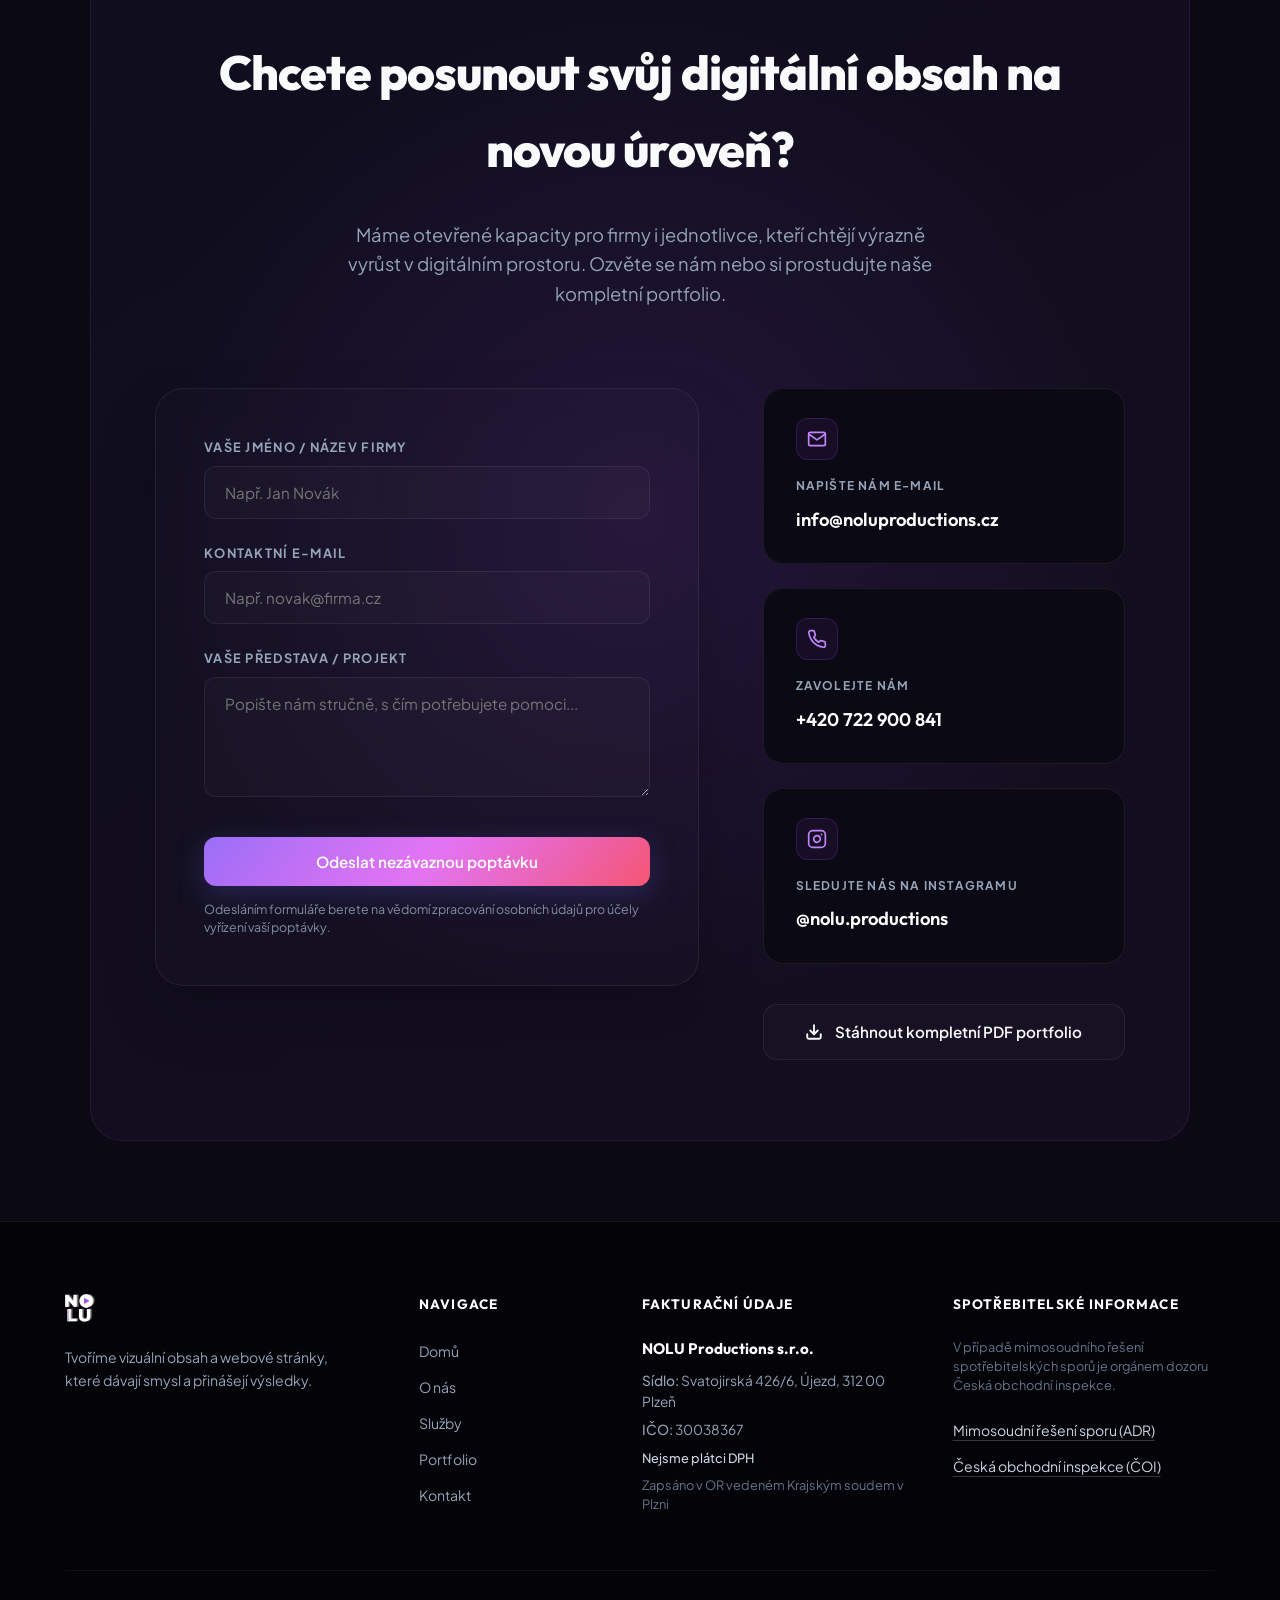
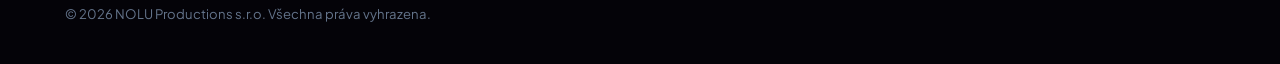
==== commit 3af8cd67: "Fix JS syntax error preventing scroll reveal observer from displaying sections" ====
--- a/index.html
+++ b/index.html
@@ -31,9 +31,9 @@
     <link rel="preconnect" href="https://fonts.gstatic.com" crossorigin>
     <link href="https://fonts.googleapis.com/css2?family=Outfit:wght@300;400;500;600;700;800&family=Plus+Jakarta+Sans:wght@300;400;500;600;700&display=swap" rel="stylesheet">
     <!-- External CSS stylesheet -->
-    <link rel="stylesheet" href="css/style.css?v=4.0">
+    <link rel="stylesheet" href="css/style.css?v=4.1">
     <!-- External JS script -->
-    <script src="js/script.js?v=4.0" defer></script>
+    <script src="js/script.js?v=4.1" defer></script>
 </head>
 <body>
 
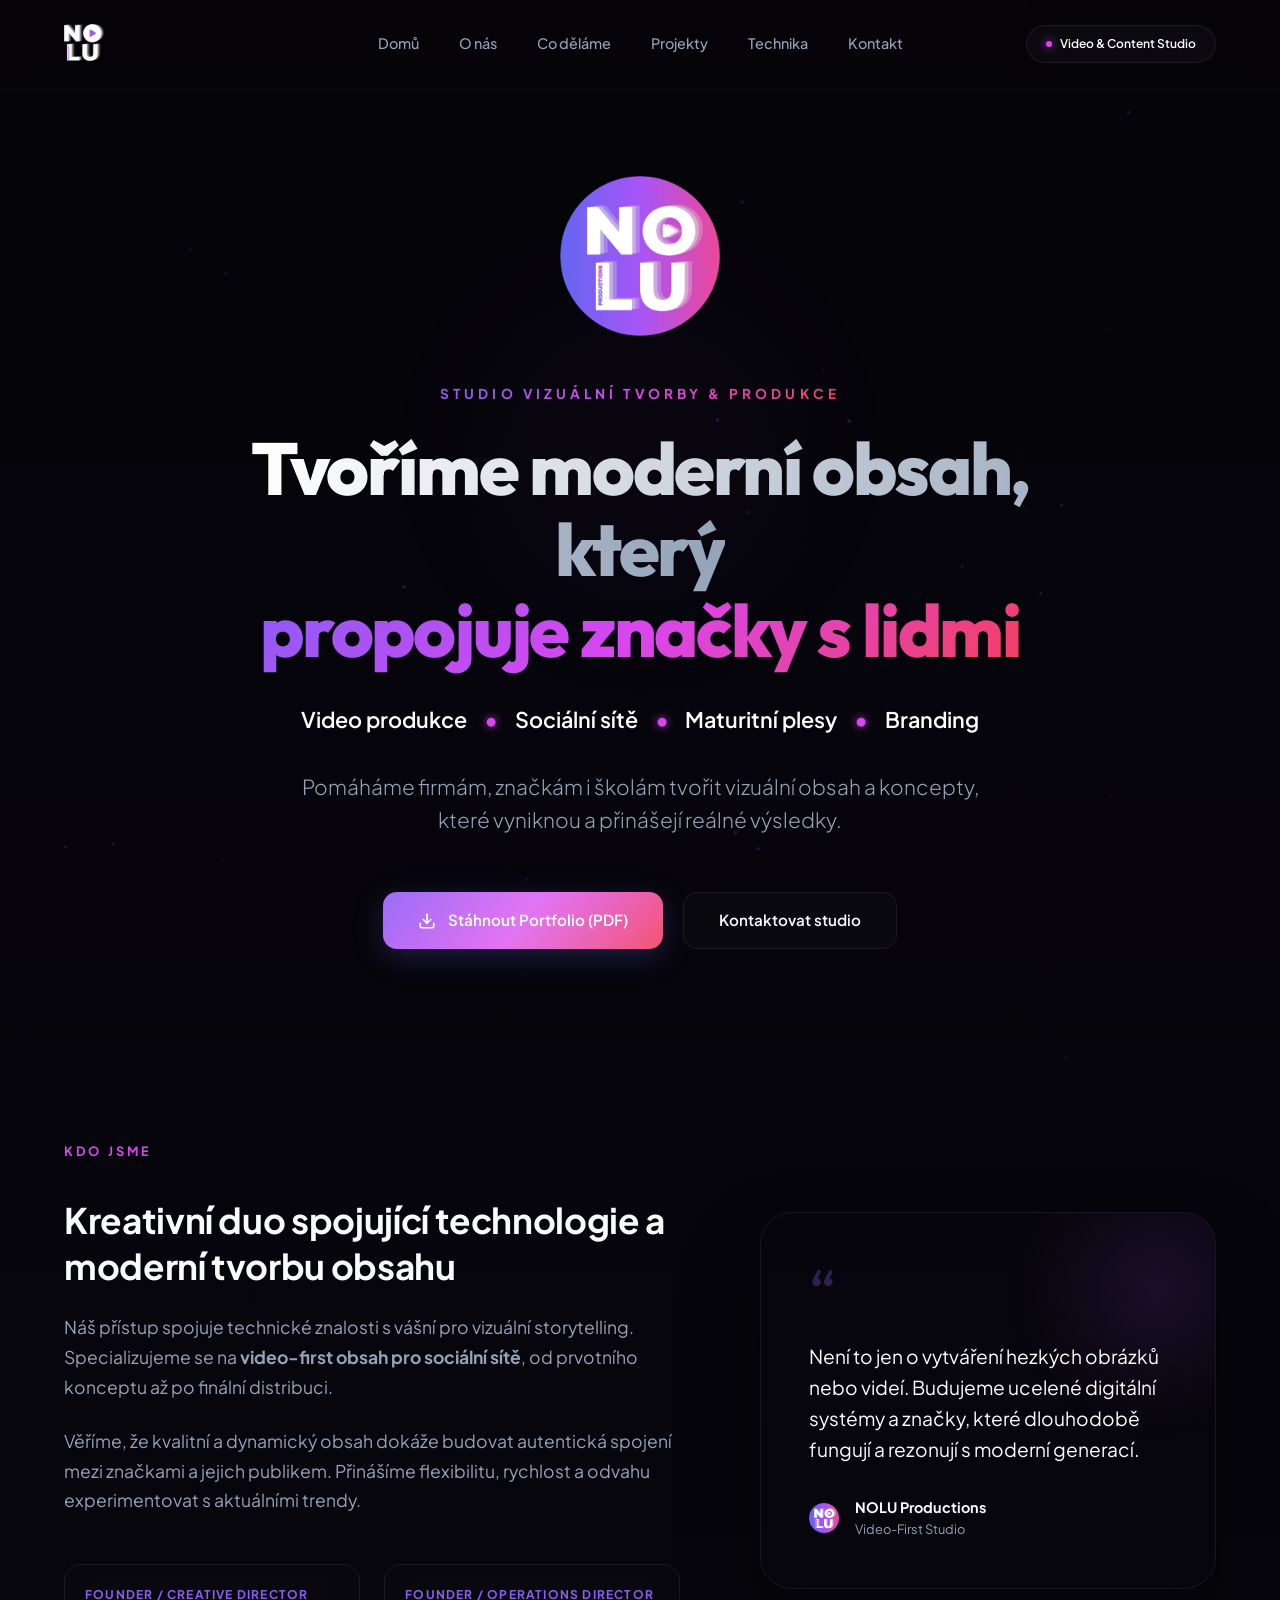
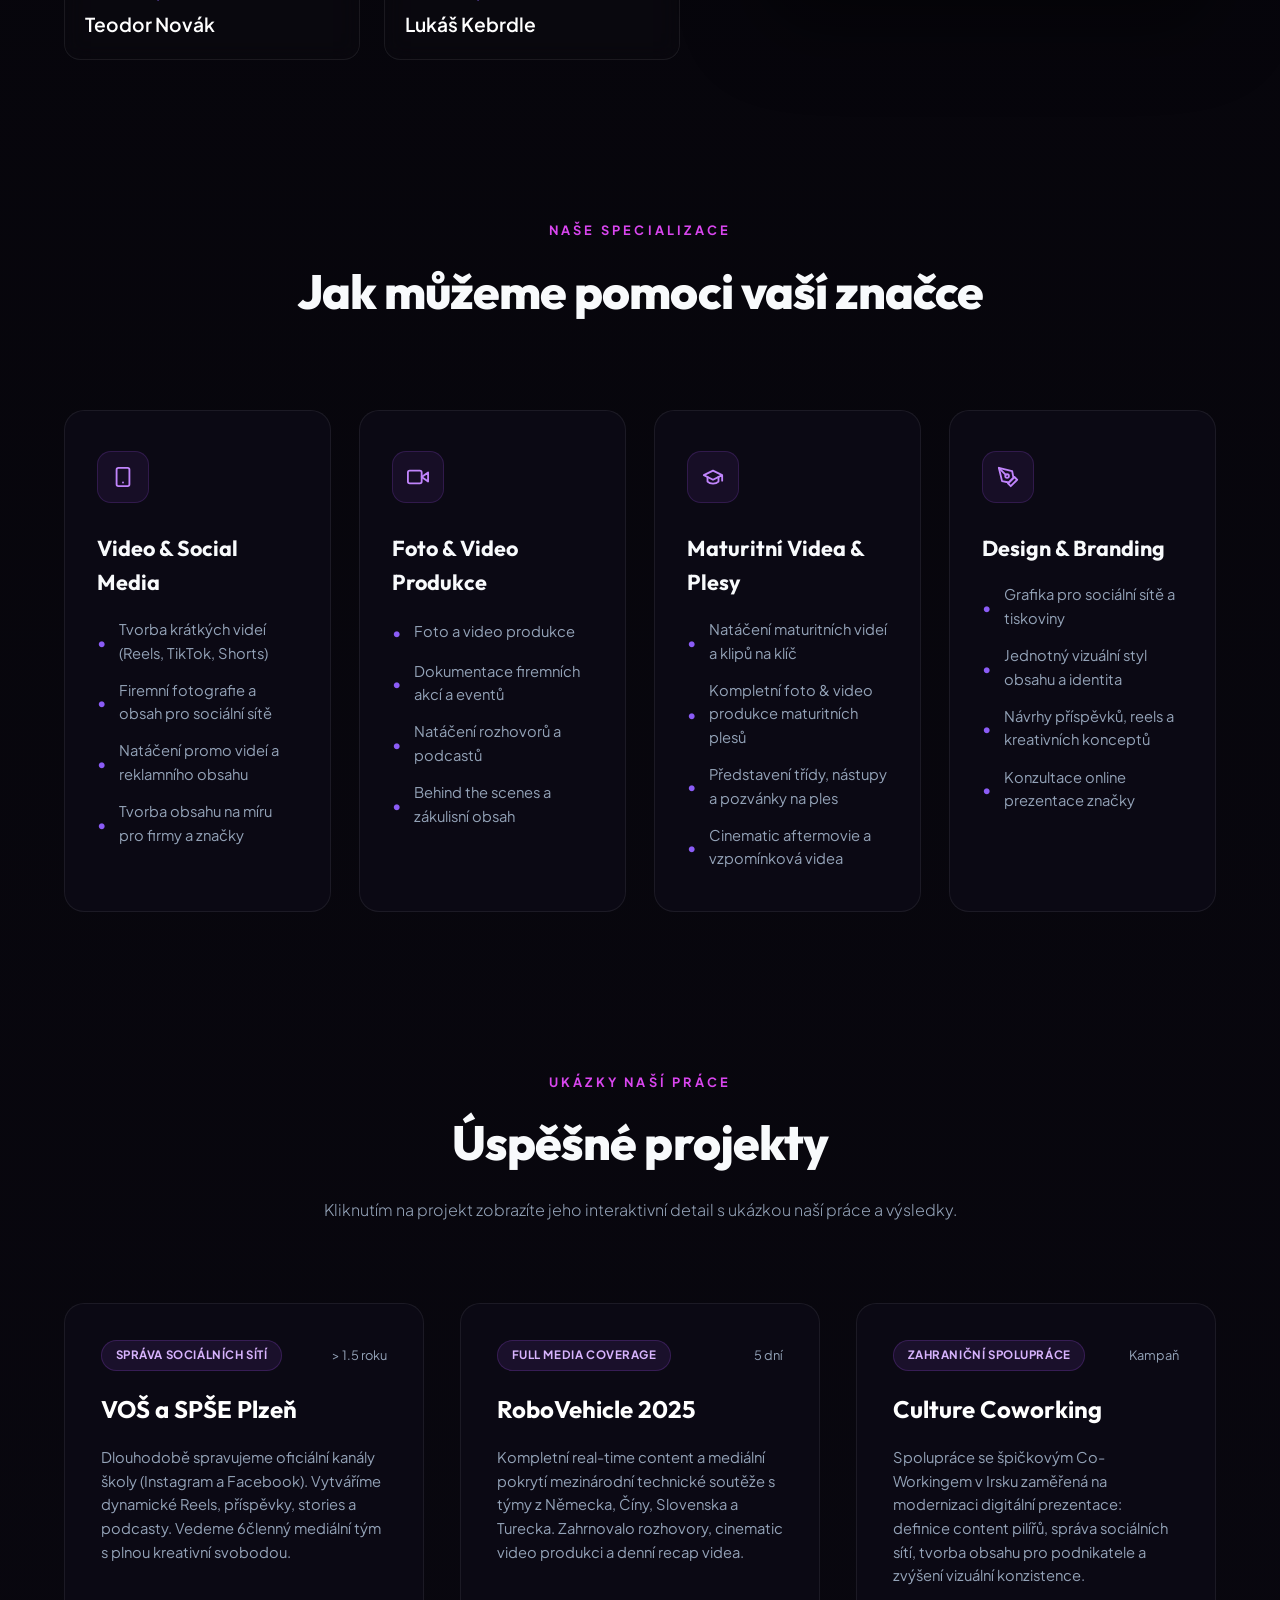
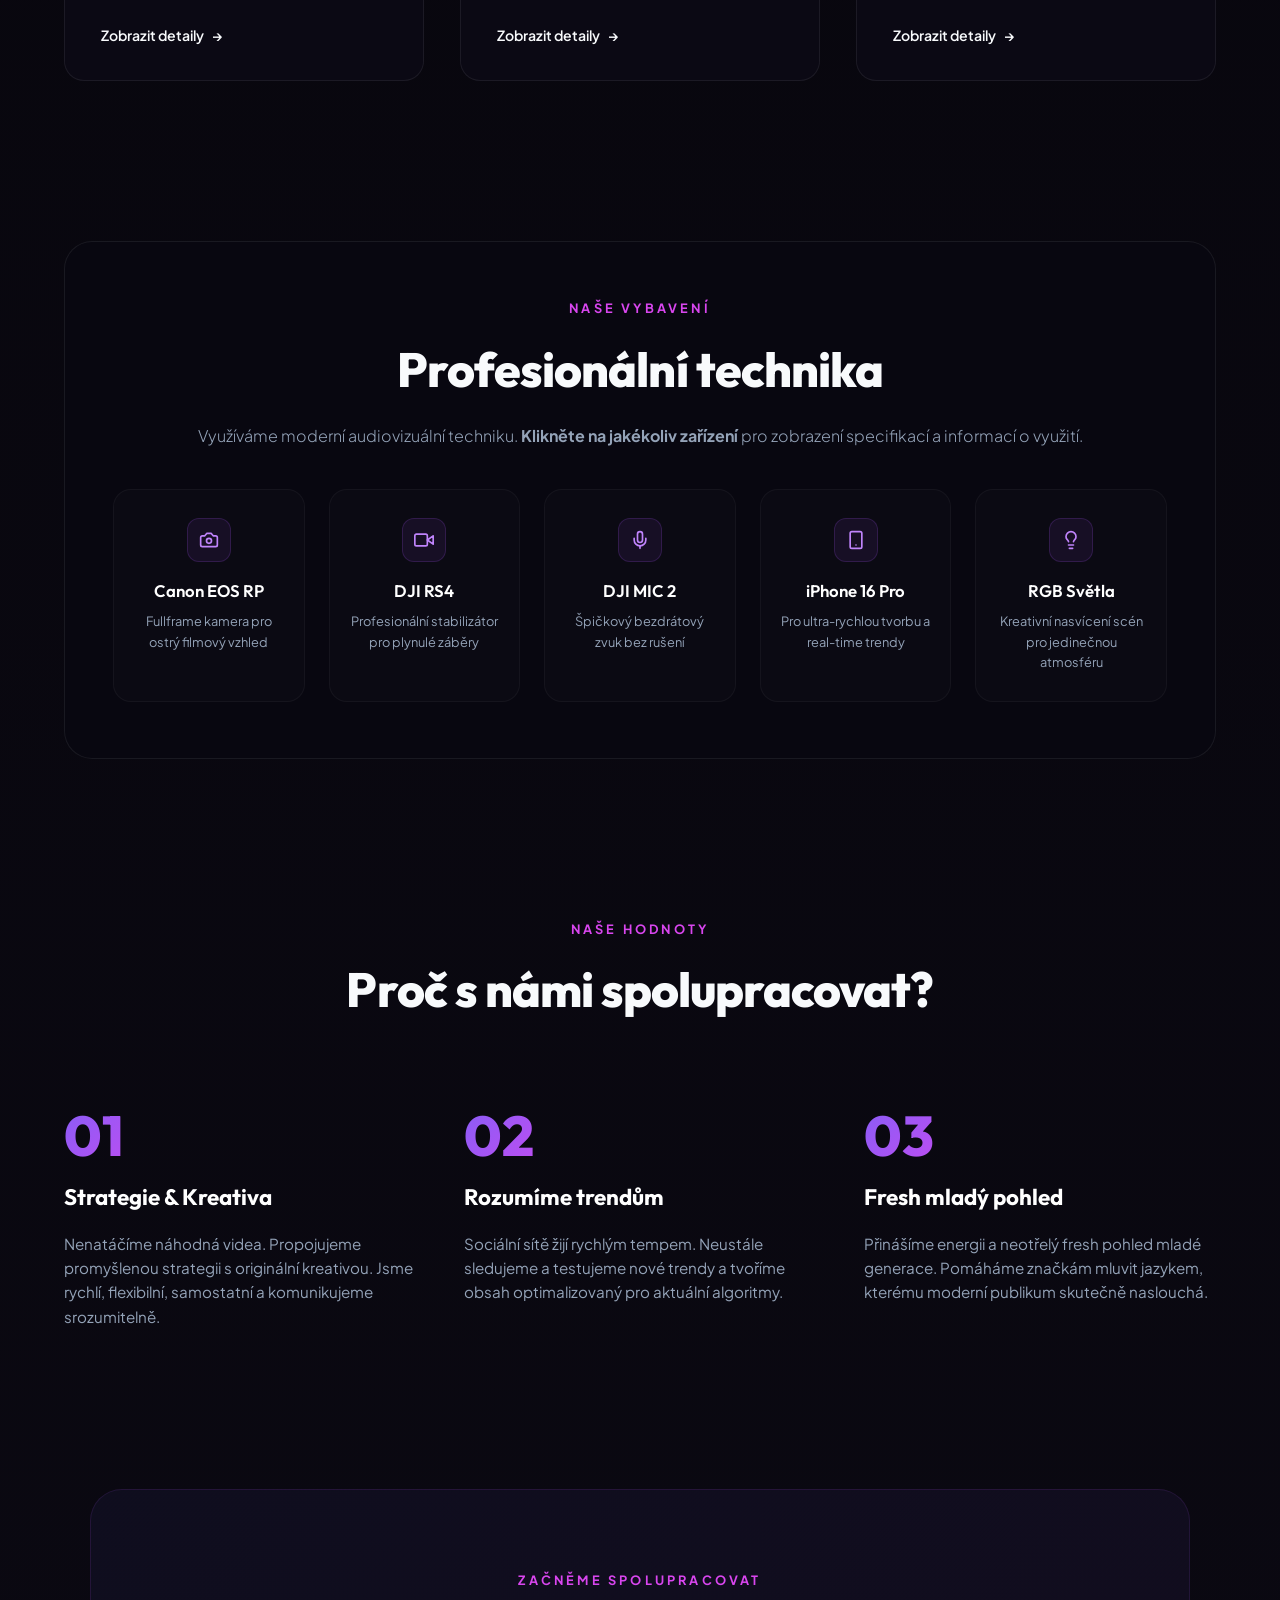
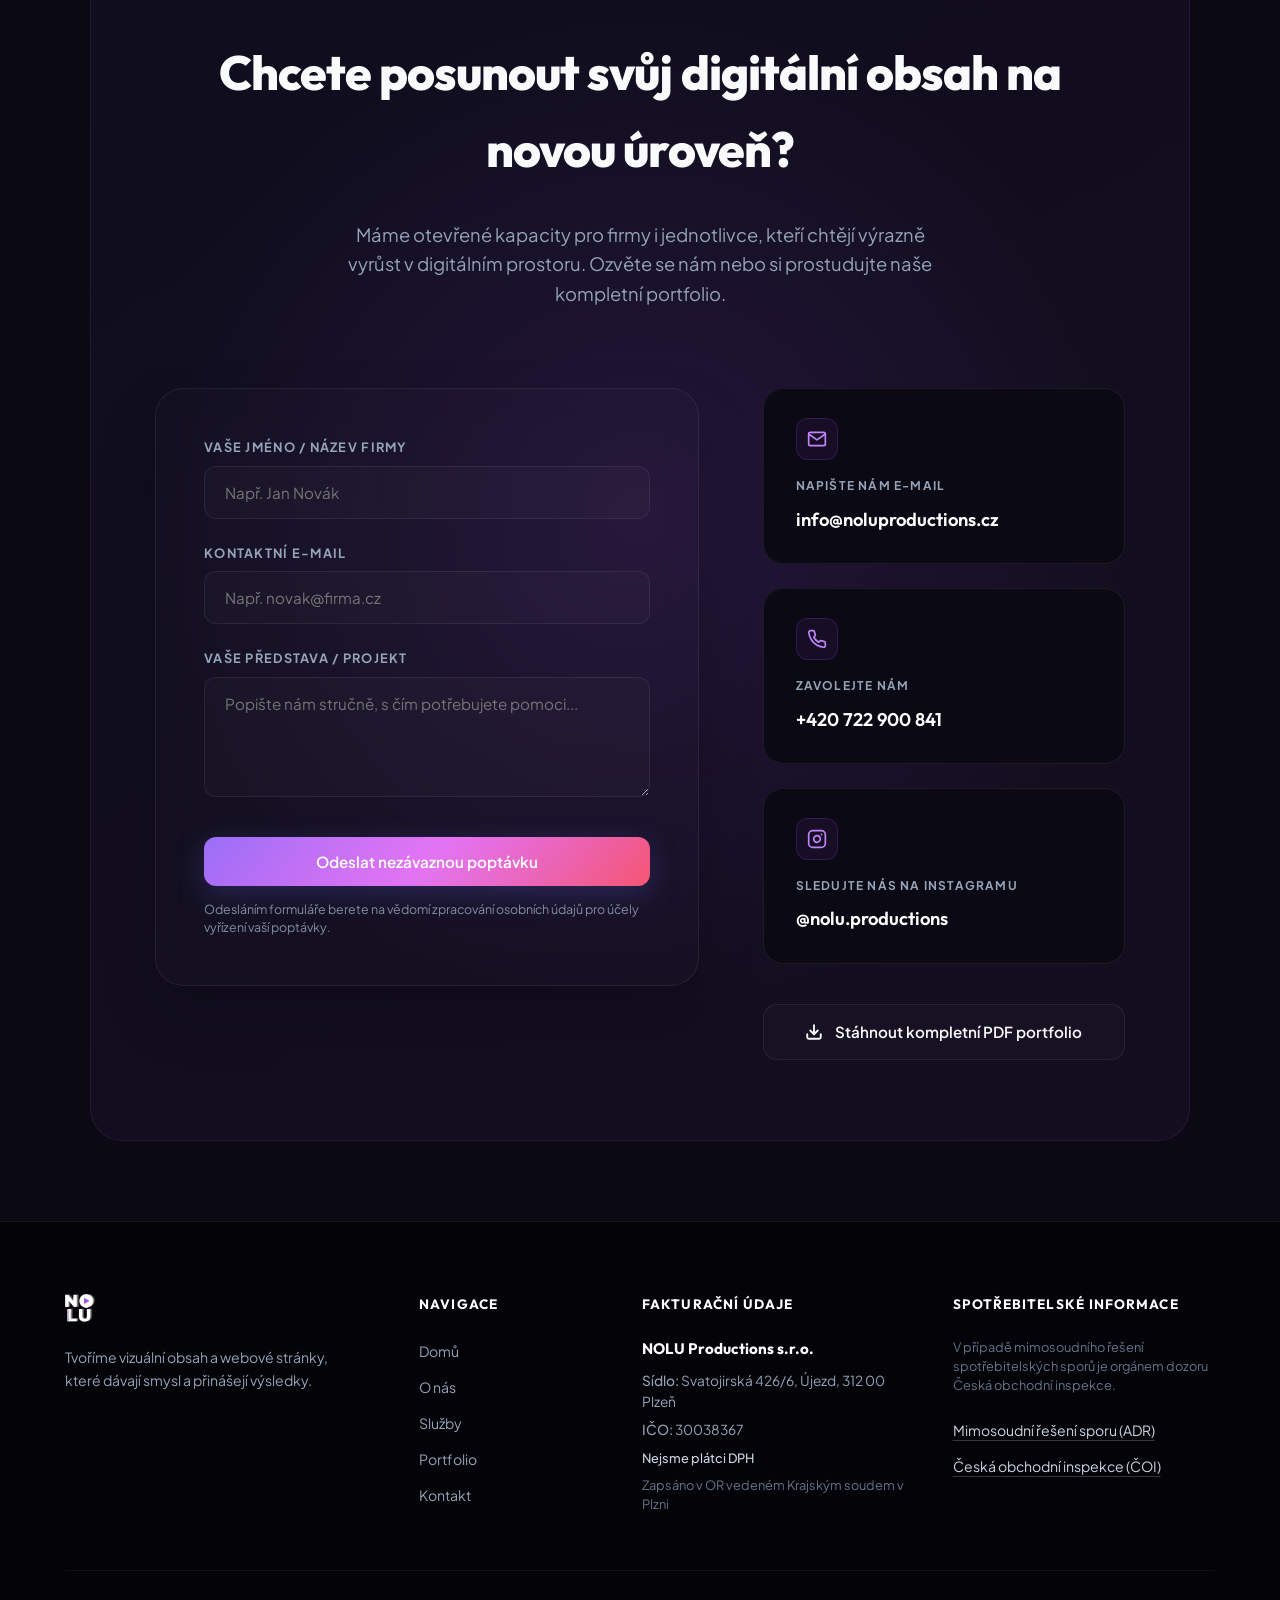
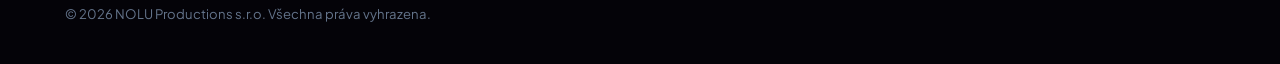
==== commit 69848429: "Update hero tagline to Maturitní plesy and gear list to iPhone 16 Pro" ====
--- a/index.html
+++ b/index.html
@@ -31,9 +31,9 @@
     <link rel="preconnect" href="https://fonts.gstatic.com" crossorigin>
     <link href="https://fonts.googleapis.com/css2?family=Outfit:wght@300;400;500;600;700;800&family=Plus+Jakarta+Sans:wght@300;400;500;600;700&display=swap" rel="stylesheet">
     <!-- External CSS stylesheet -->
-    <link rel="stylesheet" href="css/style.css?v=4.1">
+    <link rel="stylesheet" href="css/style.css?v=4.2">
     <!-- External JS script -->
-    <script src="js/script.js?v=4.1" defer></script>
+    <script src="js/script.js?v=4.2" defer></script>
 </head>
 <body>
 
@@ -81,7 +81,7 @@
                 <span class="colored">propojuje značky s lidmi</span>
             </h1>
             <p class="hero-tagline">
-                Video produkce <span class="tag-dot">&bull;</span> Sociální sítě <span class="tag-dot">&bull;</span> Maturitní videa <span class="tag-dot">&bull;</span> Branding
+                Video produkce <span class="tag-dot">&bull;</span> Sociální sítě <span class="tag-dot">&bull;</span> Maturitní plesy <span class="tag-dot">&bull;</span> Branding
             </p>
             <p class="description">
                 Pomáháme firmám, značkám i školám tvořit vizuální obsah a koncepty, které vyniknou a přinášejí reálné výsledky.
@@ -301,7 +301,7 @@
                     <span class="tech-icon">
                         <svg width="20" height="20" viewBox="0 0 24 24" fill="none" stroke="currentColor" stroke-width="2" stroke-linecap="round" stroke-linejoin="round"><rect x="5" y="2" width="14" height="20" rx="2" ry="2"></rect><line x1="12" y1="18" x2="12.01" y2="18"></line></svg>
                     </span>
-                    <h4 class="tech-name">iPhone 16 & Pro</h4>
+                    <h4 class="tech-name">iPhone 16 Pro</h4>
                     <p class="tech-desc">Pro ultra-rychlou tvorbu a real-time trendy</p>
                 </div>
                 <div class="tech-item reveal reveal-delay-1">
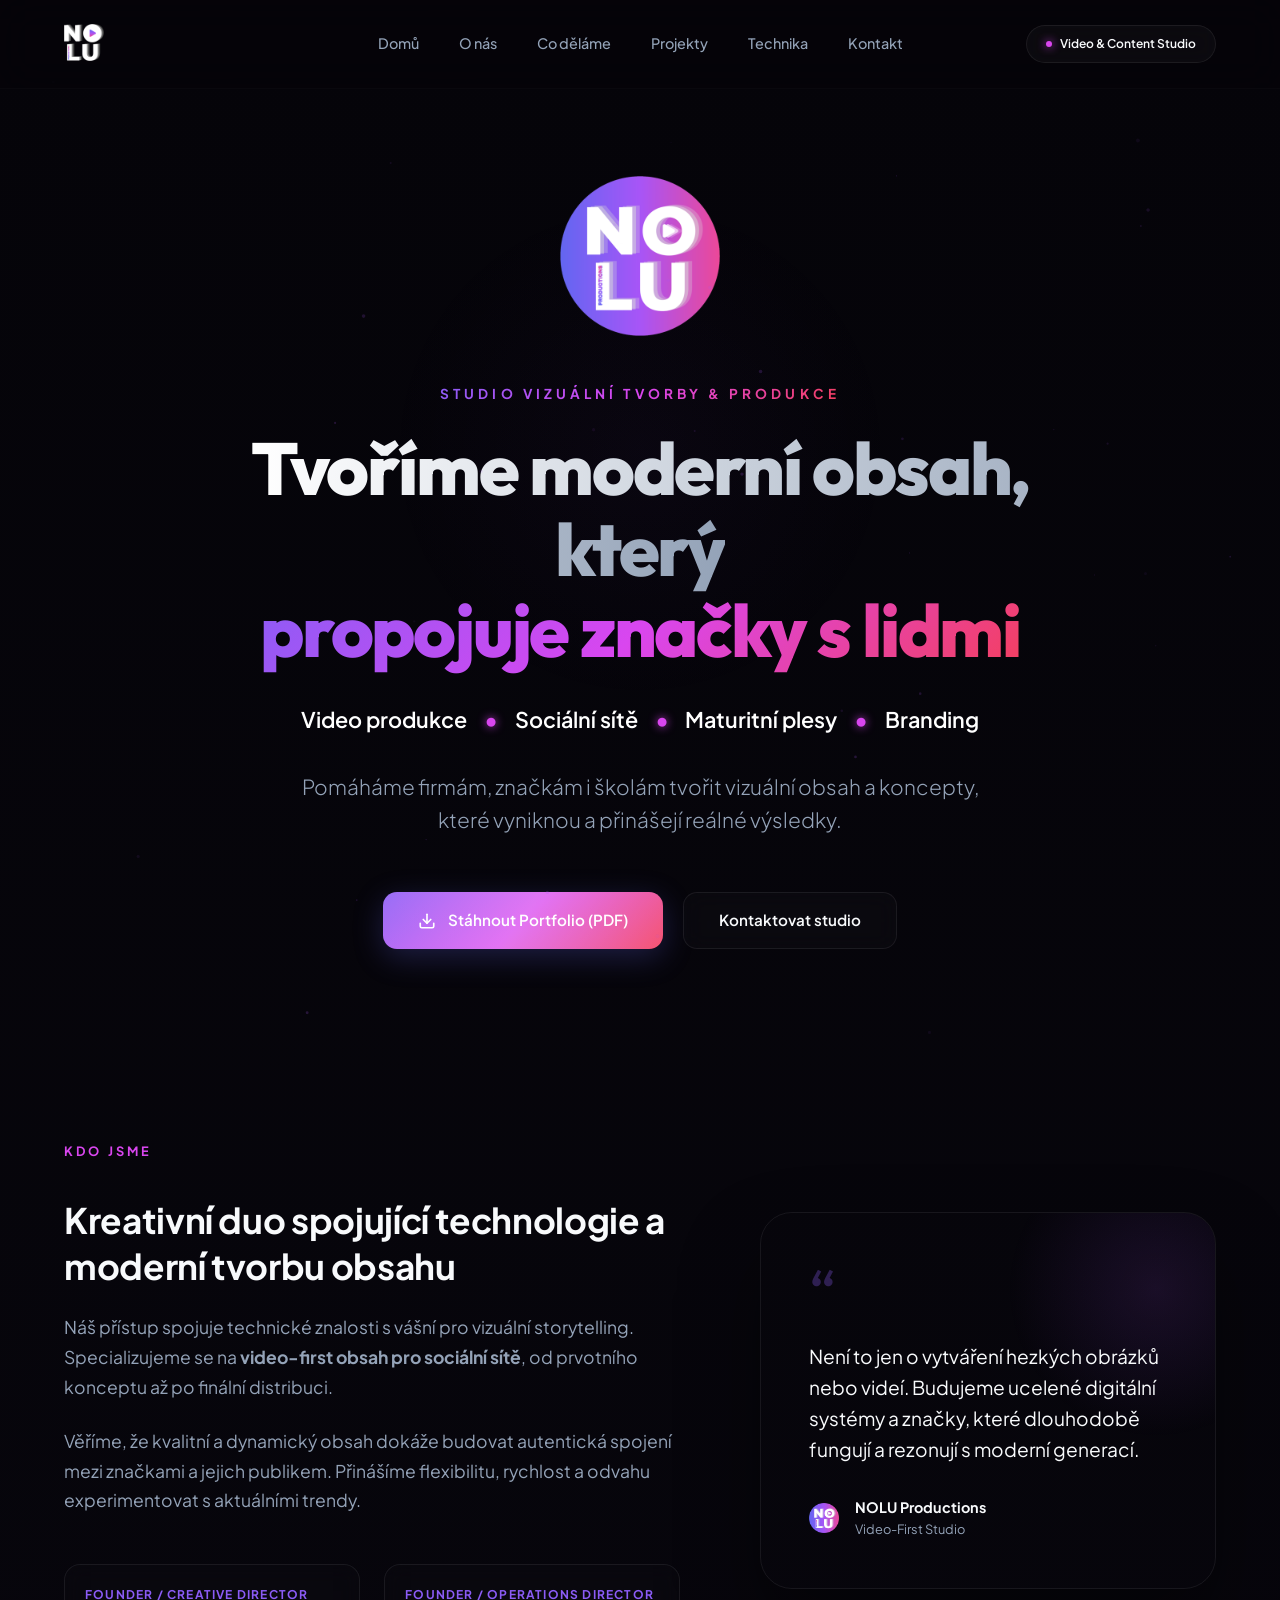
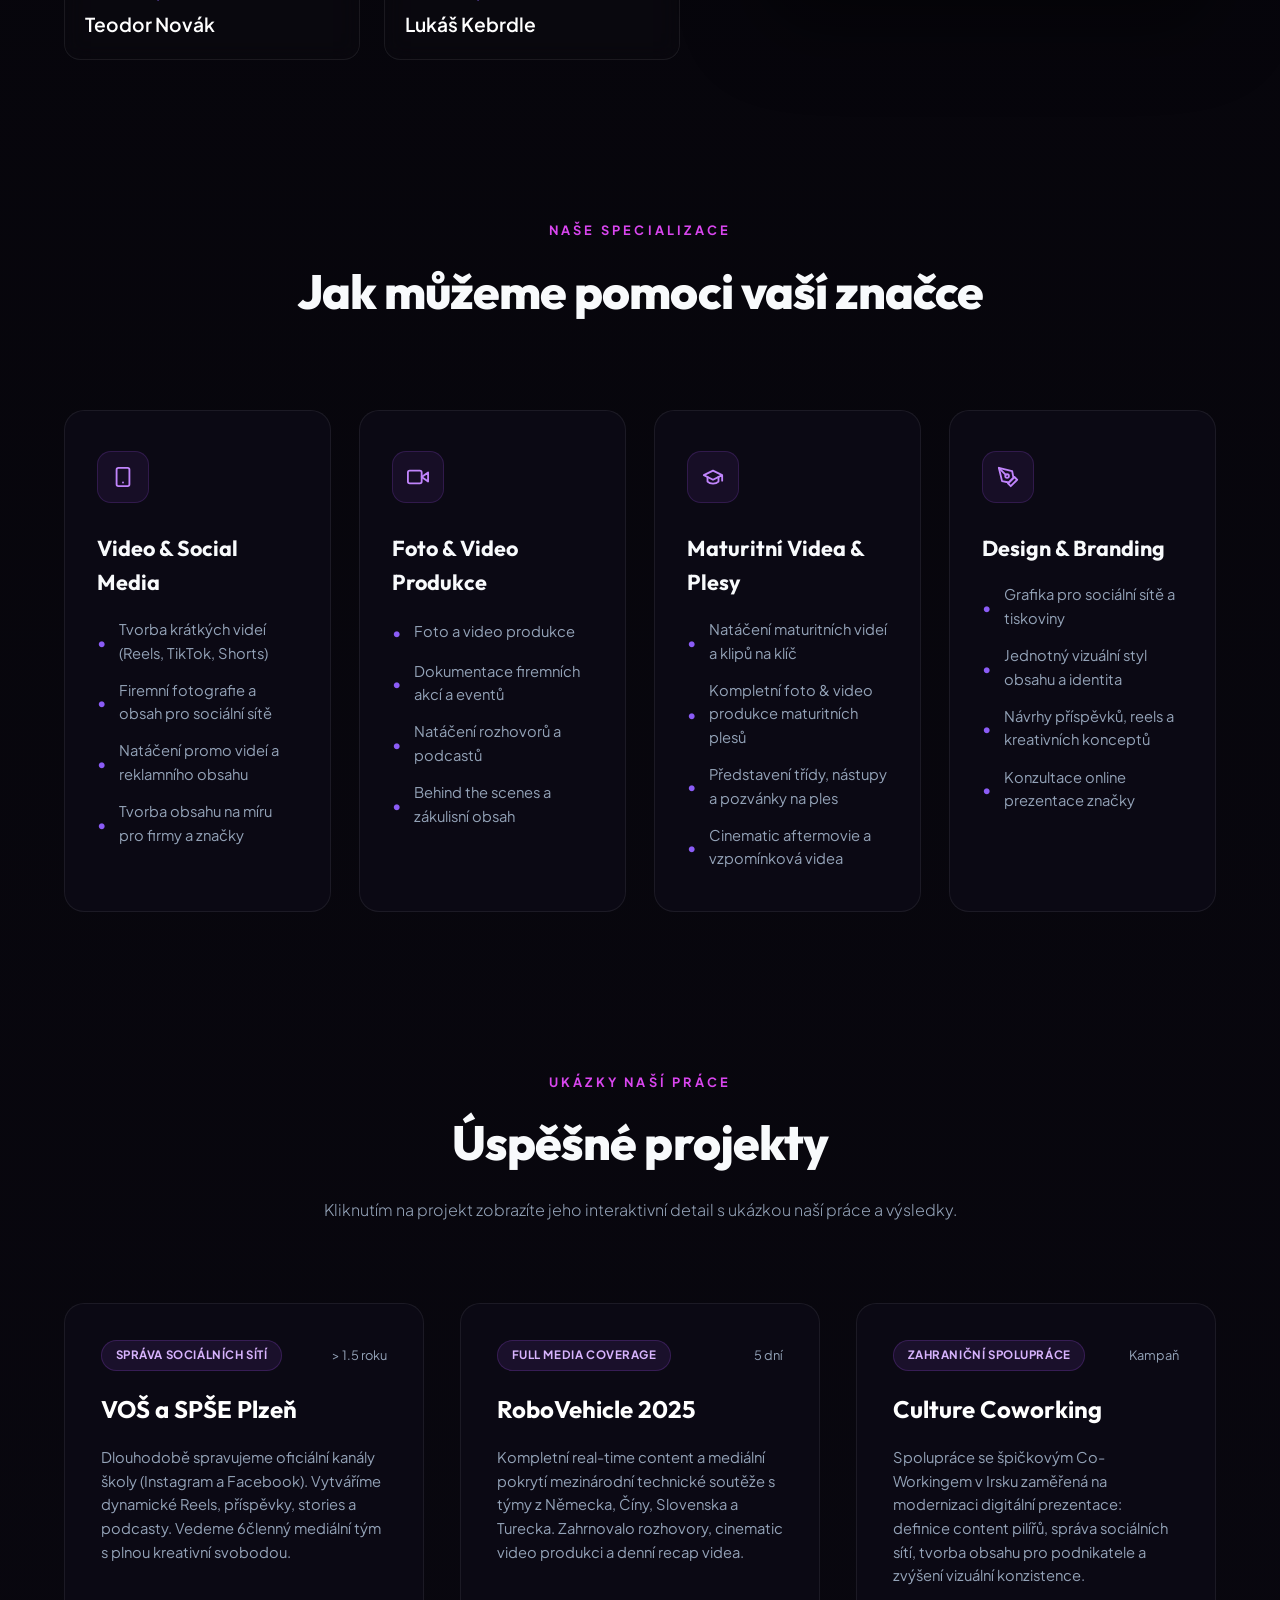
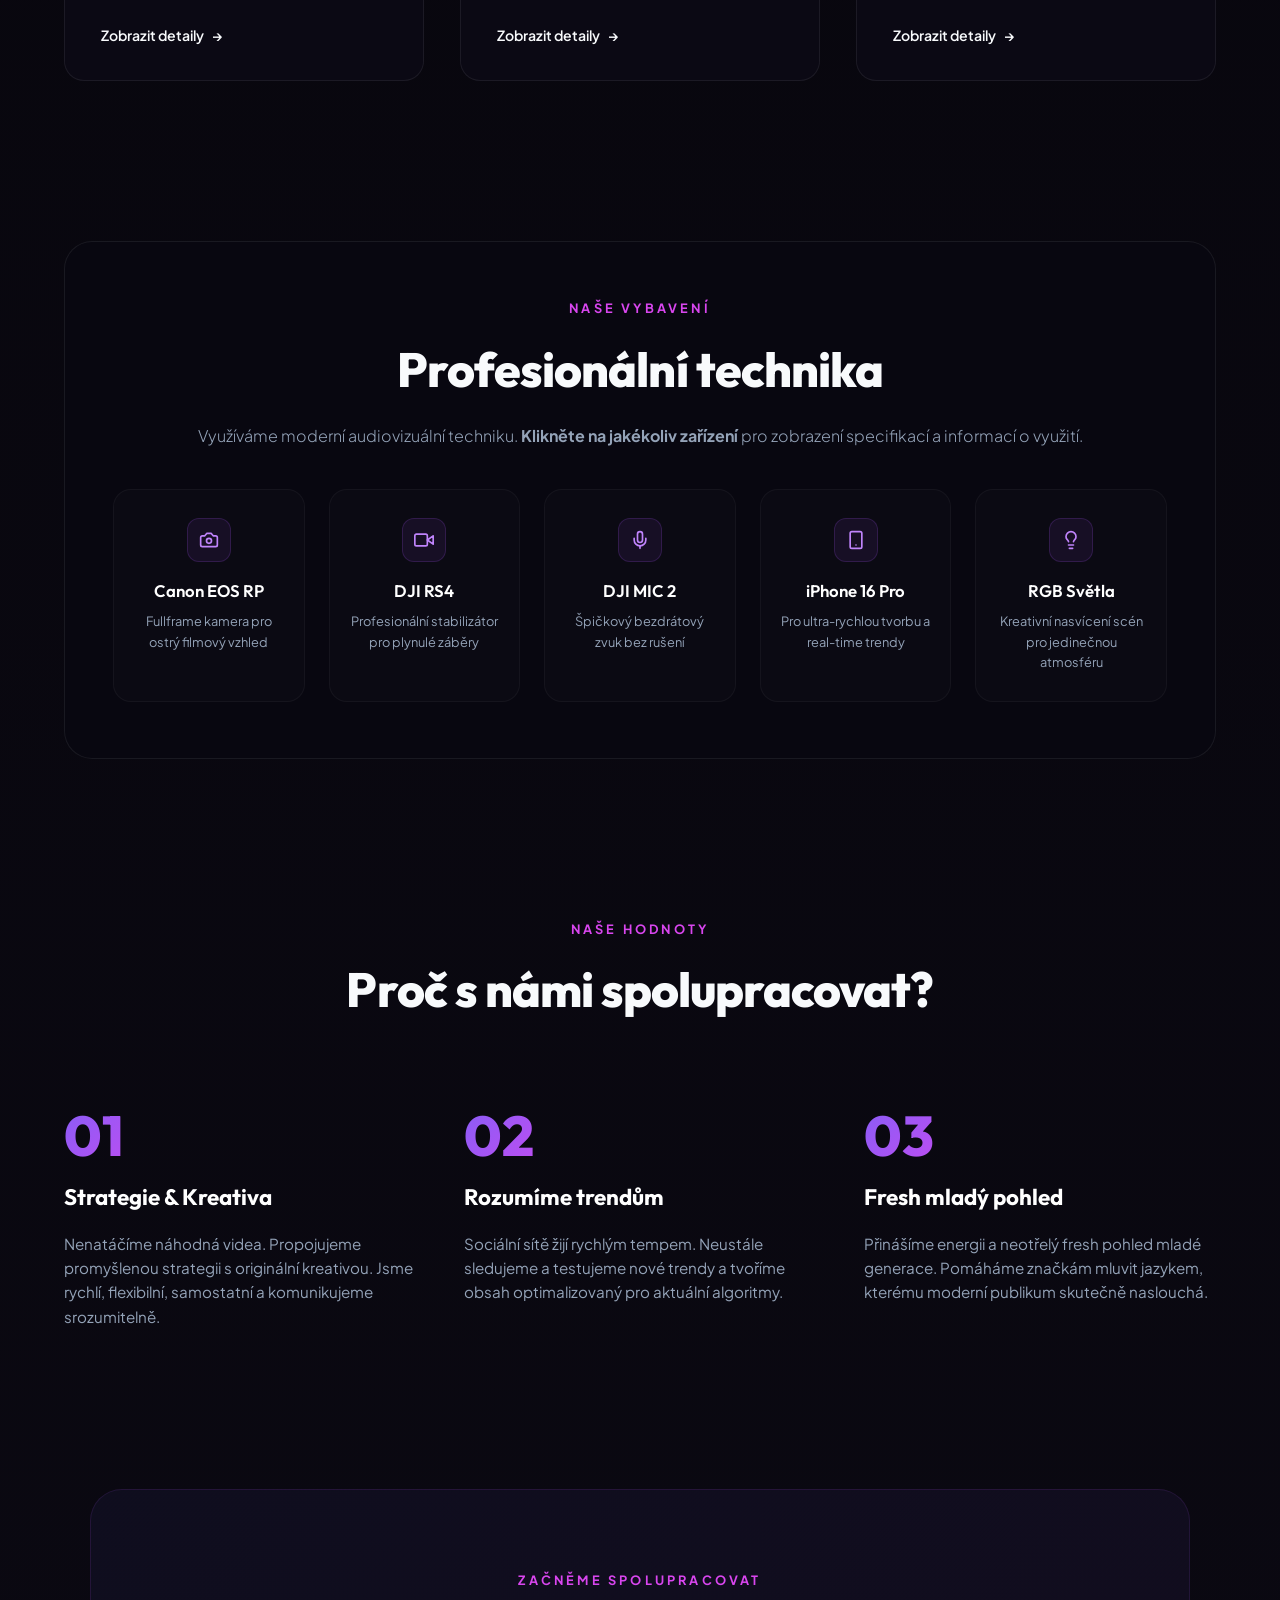
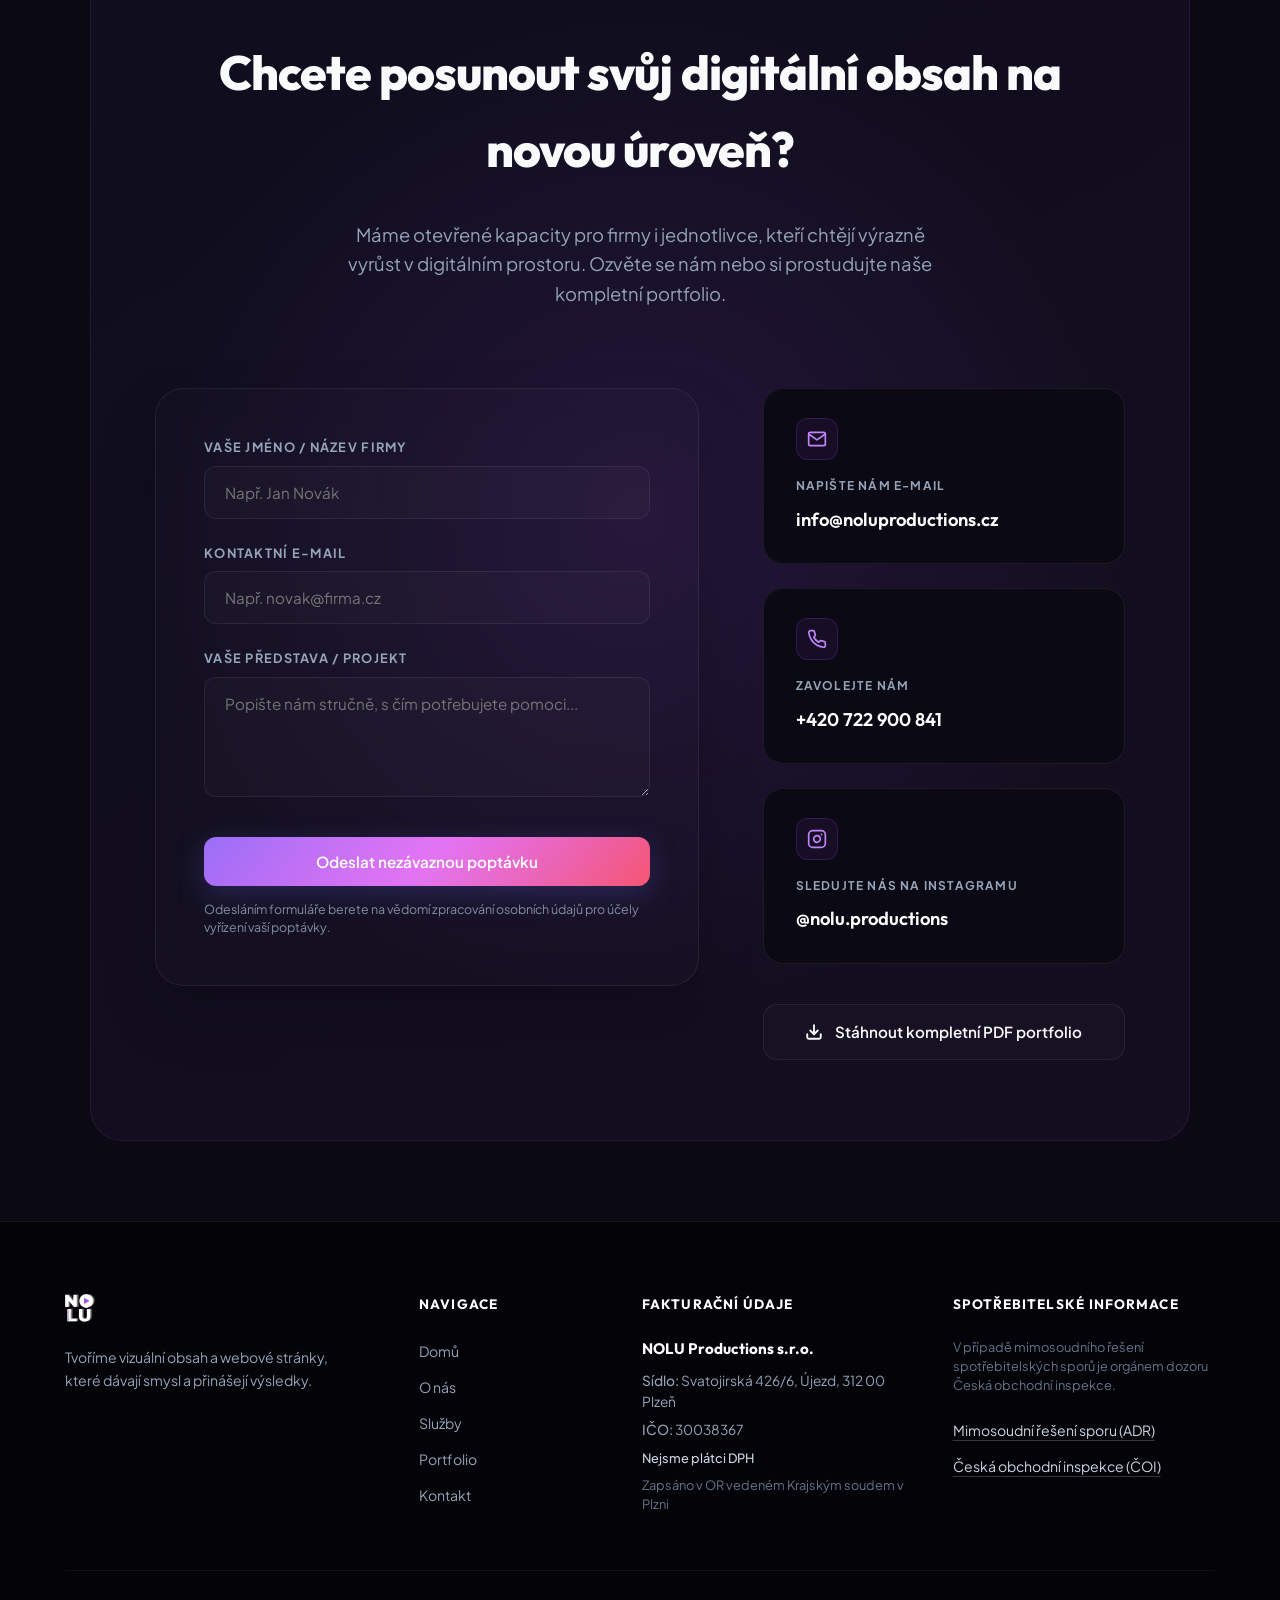
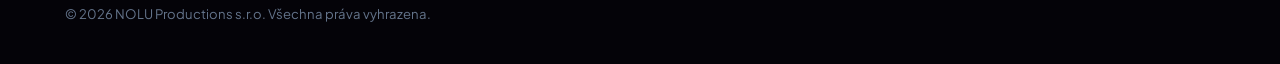
==== commit 012ddb20: "Remove Klíčové výsledky block from project modal and fix typo in Naše role v projektu" ====
--- a/index.html
+++ b/index.html
@@ -31,9 +31,9 @@
     <link rel="preconnect" href="https://fonts.gstatic.com" crossorigin>
     <link href="https://fonts.googleapis.com/css2?family=Outfit:wght@300;400;500;600;700;800&family=Plus+Jakarta+Sans:wght@300;400;500;600;700&display=swap" rel="stylesheet">
     <!-- External CSS stylesheet -->
-    <link rel="stylesheet" href="css/style.css?v=4.2">
+    <link rel="stylesheet" href="css/style.css?v=4.3">
     <!-- External JS script -->
-    <script src="js/script.js?v=4.2" defer></script>
+    <script src="js/script.js?v=4.3" defer></script>
 </head>
 <body>
 
@@ -435,23 +435,7 @@
         <div class="modal-card">
             <button class="modal-close" id="modal-close">&times;</button>
             <div class="modal-body">
-                <!-- Left: Media showcase (Simulated Player) -->
-                <div class="modal-visual-showcase">
-                    <div class="modal-section-title">Klíčové výsledky</div>
-                    
-                    <div class="modal-stats" style="margin-top: 1rem;">
-                        <div class="modal-stat-box">
-                            <span class="modal-stat-label" id="modal-stat-met1">Metrika 1</span>
-                            <div class="modal-stat-value" id="modal-stat-val1">Hodnota 1</div>
-                        </div>
-                        <div class="modal-stat-box">
-                            <span class="modal-stat-label" id="modal-stat-met2">Metrika 2</span>
-                            <div class="modal-stat-value" id="modal-stat-val2">Hodnota 2</div>
-                        </div>
-                    </div>
-                </div>
-
-                <!-- Right: Detailed stats & information list -->
+                <!-- Detailed stats & information list -->
                 <div class="modal-details-col">
                     <div class="modal-title-wrapper">
                         <span class="project-tag" id="modal-tag">Kategorie</span>
@@ -470,7 +454,7 @@
                     </div>
 
                     <div>
-                        <div class="modal-section-title">Nše Role v projektu</div>
+                        <div class="modal-section-title">Naše role v projektu</div>
                         <p class="modal-desc-text" id="modal-stat-role" style="font-weight: 600; color: #ffffff; margin-bottom: 0.5rem;">Role</p>
                         <p class="modal-desc-text" id="modal-desc">Detailní popis.</p>
                     </div>
--- a/css/style.css
+++ b/css/style.css
@@ -1050,17 +1050,17 @@
 }
 
 .modal-card {
-    background: radial-gradient(135deg, rgba(20, 18, 33, 0.95) 0%, rgba(10, 8, 18, 0.98) 100%);
+    background: #0d0b17;
     border: 1px solid rgba(255, 255, 255, 0.08);
-    border-radius: 32px;
+    border-radius: 28px;
     width: 100%;
-    max-width: 950px;
+    max-width: 720px;
     max-height: 85vh;
     overflow-y: auto;
-    box-shadow: 0 50px 100px rgba(0, 0, 0, 0.8), 0 0 50px rgba(168, 85, 247, 0.1);
+    box-shadow: 0 40px 80px rgba(0, 0, 0, 0.8);
     position: relative;
-    transform: scale(0.92) translateY(30px);
-    transition: transform 0.6s cubic-bezier(0.16, 1, 0.3, 1);
+    transform: scale(0.95) translateY(20px);
+    transition: transform 0.4s cubic-bezier(0.16, 1, 0.3, 1);
 }
 
 .modal-overlay.active .modal-card {
@@ -1069,19 +1069,19 @@
 
 .modal-close {
     position: absolute;
-    top: 2rem;
-    right: 2rem;
+    top: 1.5rem;
+    right: 1.5rem;
     background: rgba(255, 255, 255, 0.03);
     border: 1px solid rgba(255, 255, 255, 0.08);
-    width: 44px;
-    height: 44px;
+    width: 40px;
+    height: 40px;
     border-radius: 50%;
     display: flex;
     align-items: center;
     justify-content: center;
     color: #ffffff;
     cursor: pointer;
-    font-size: 1.5rem;
+    font-size: 1.4rem;
     transition: var(--transition-smooth);
     z-index: 10;
 }
@@ -1093,16 +1093,8 @@
 }
 
 .modal-body {
-    display: grid;
-    grid-template-columns: 1fr 1.2fr;
-    gap: 4rem;
-    padding: 4rem;
-}
-
-.modal-visual-showcase {
-    display: flex;
-    flex-direction: column;
-    gap: 1.5rem;
+    display: block;
+    padding: 3rem 2.5rem;
 }
 
 
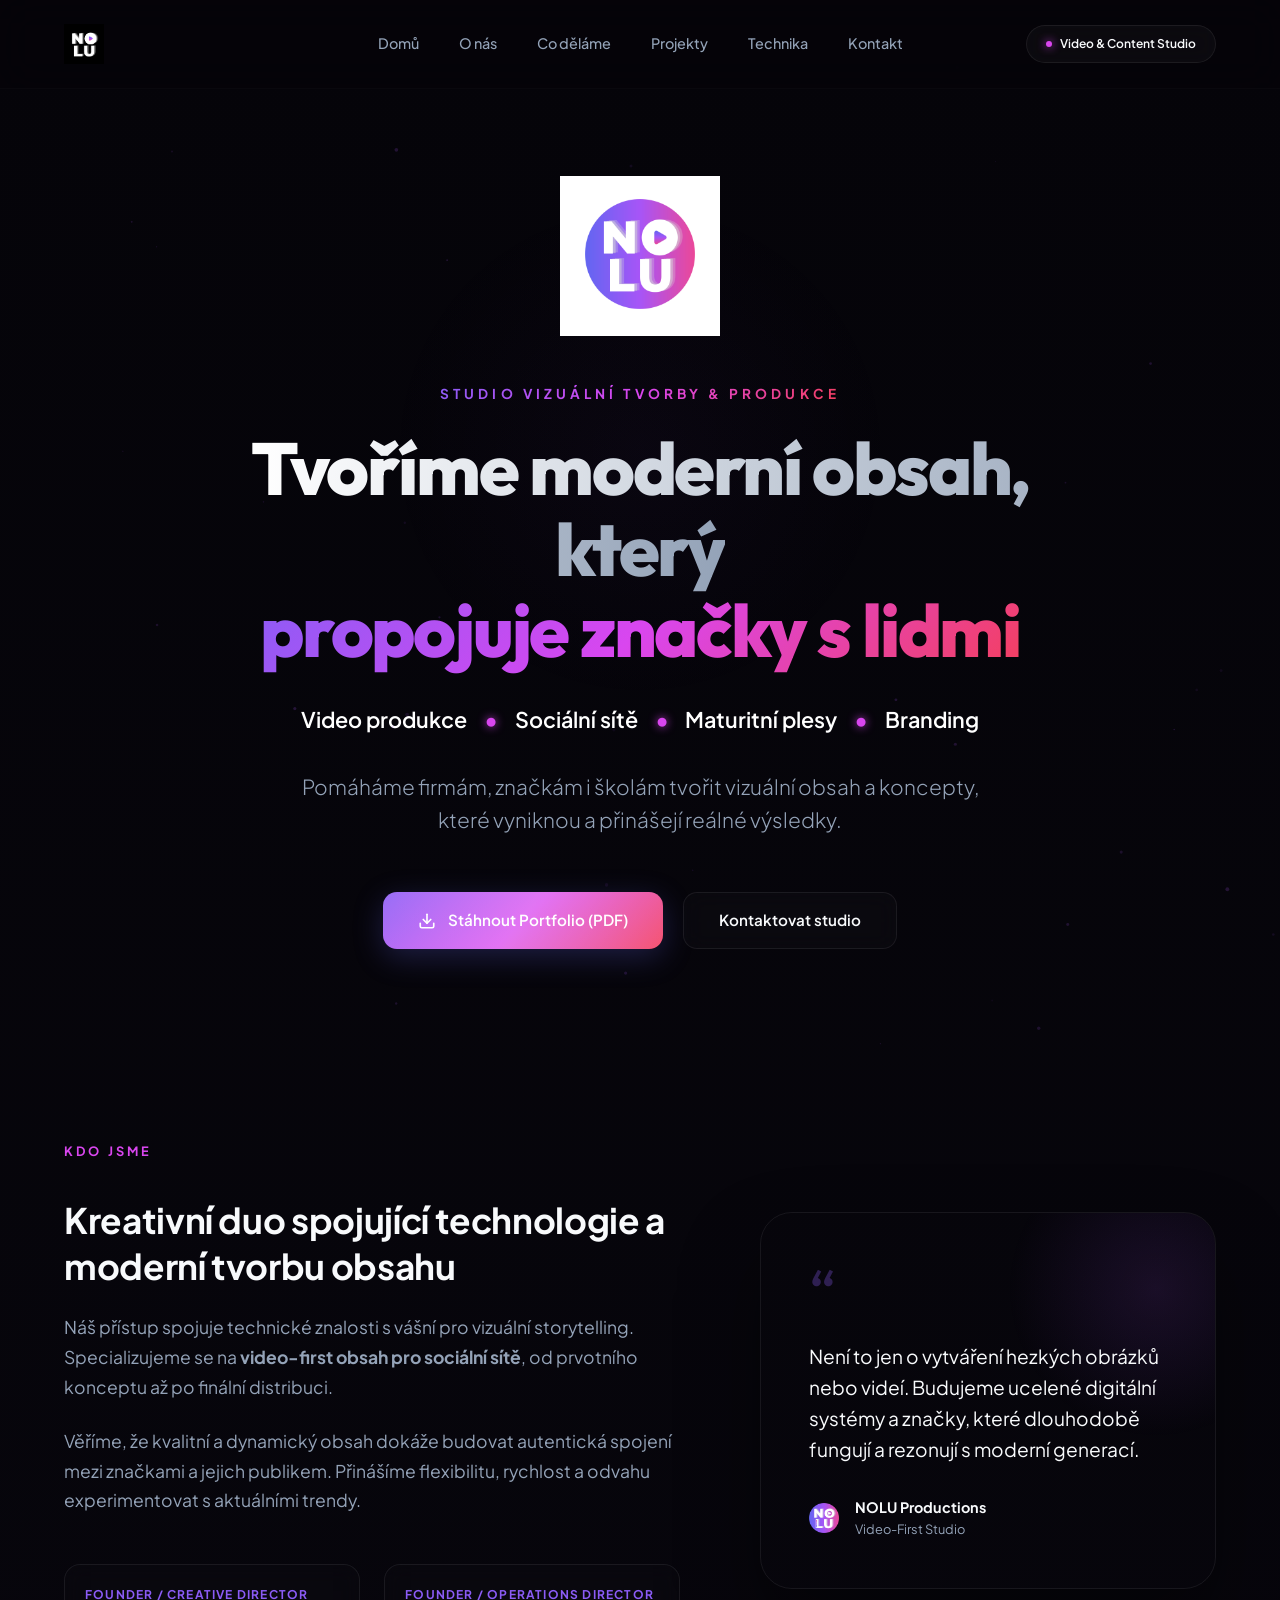
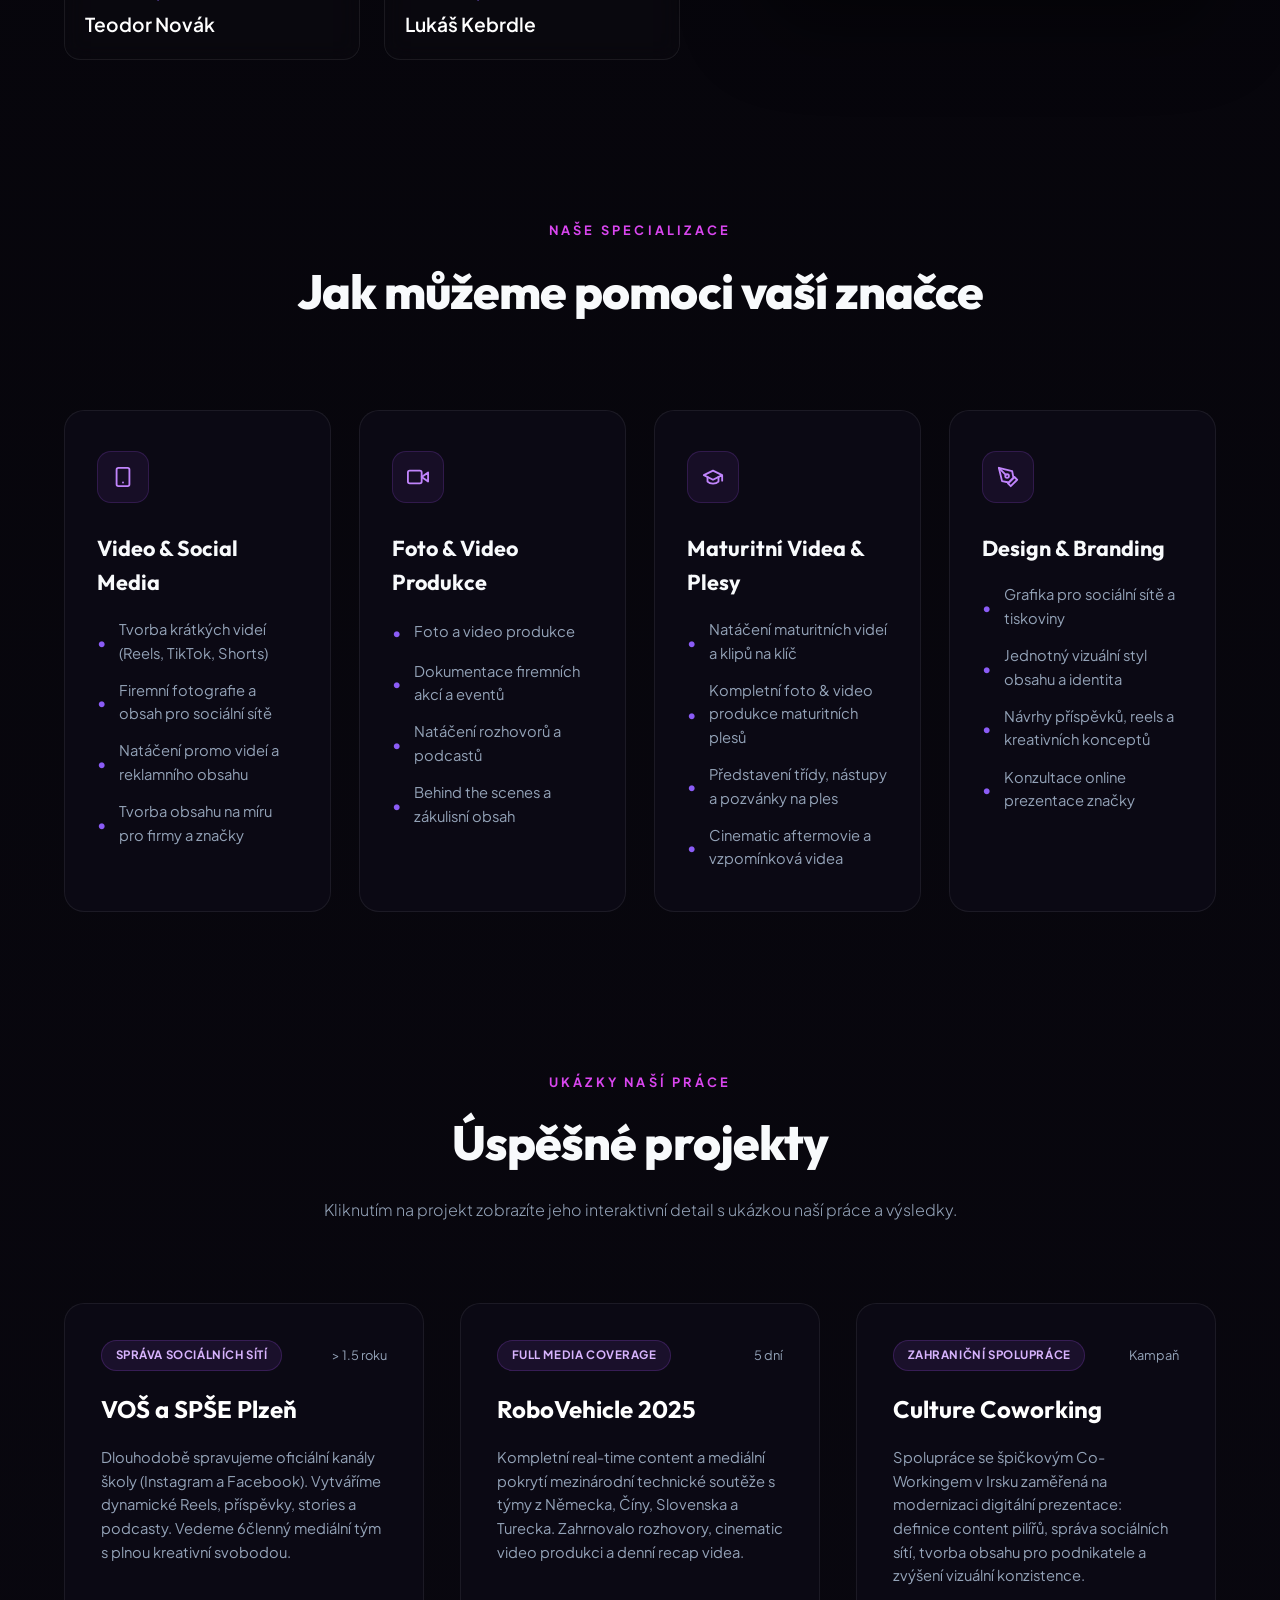
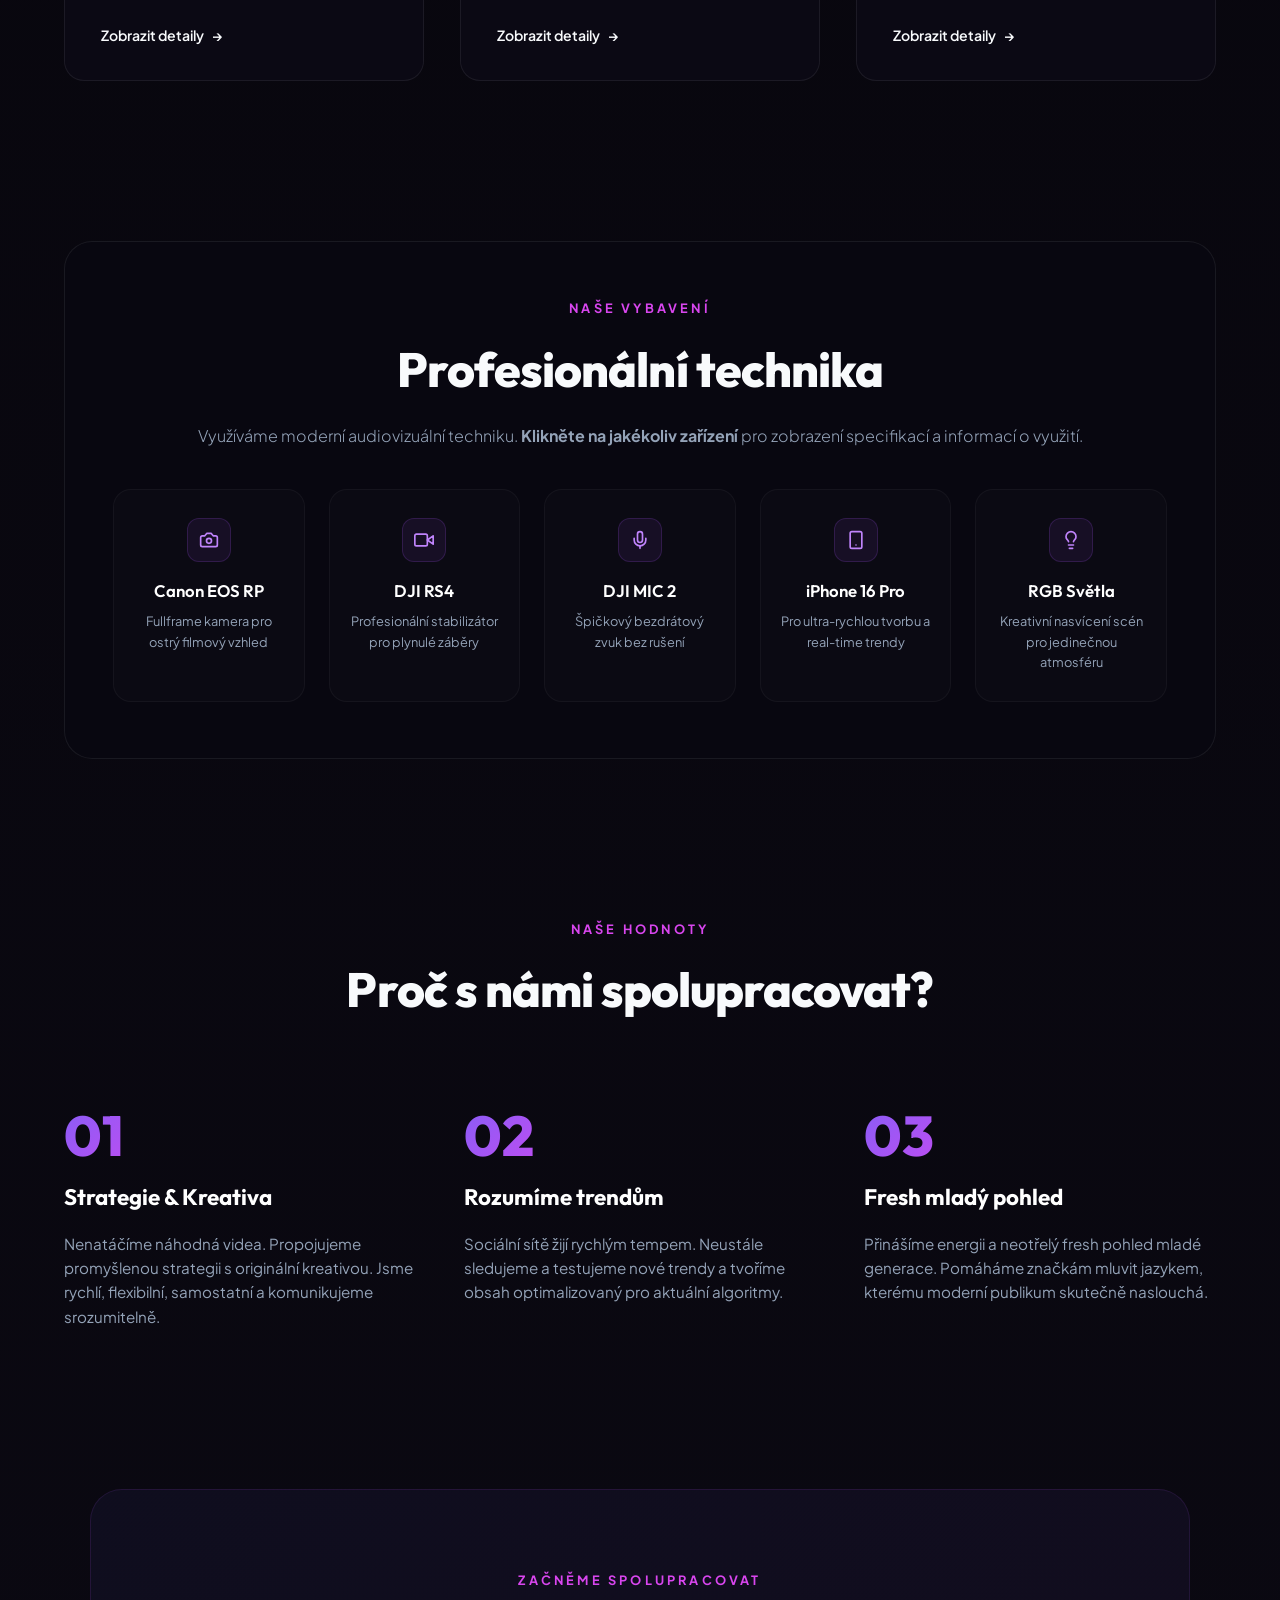
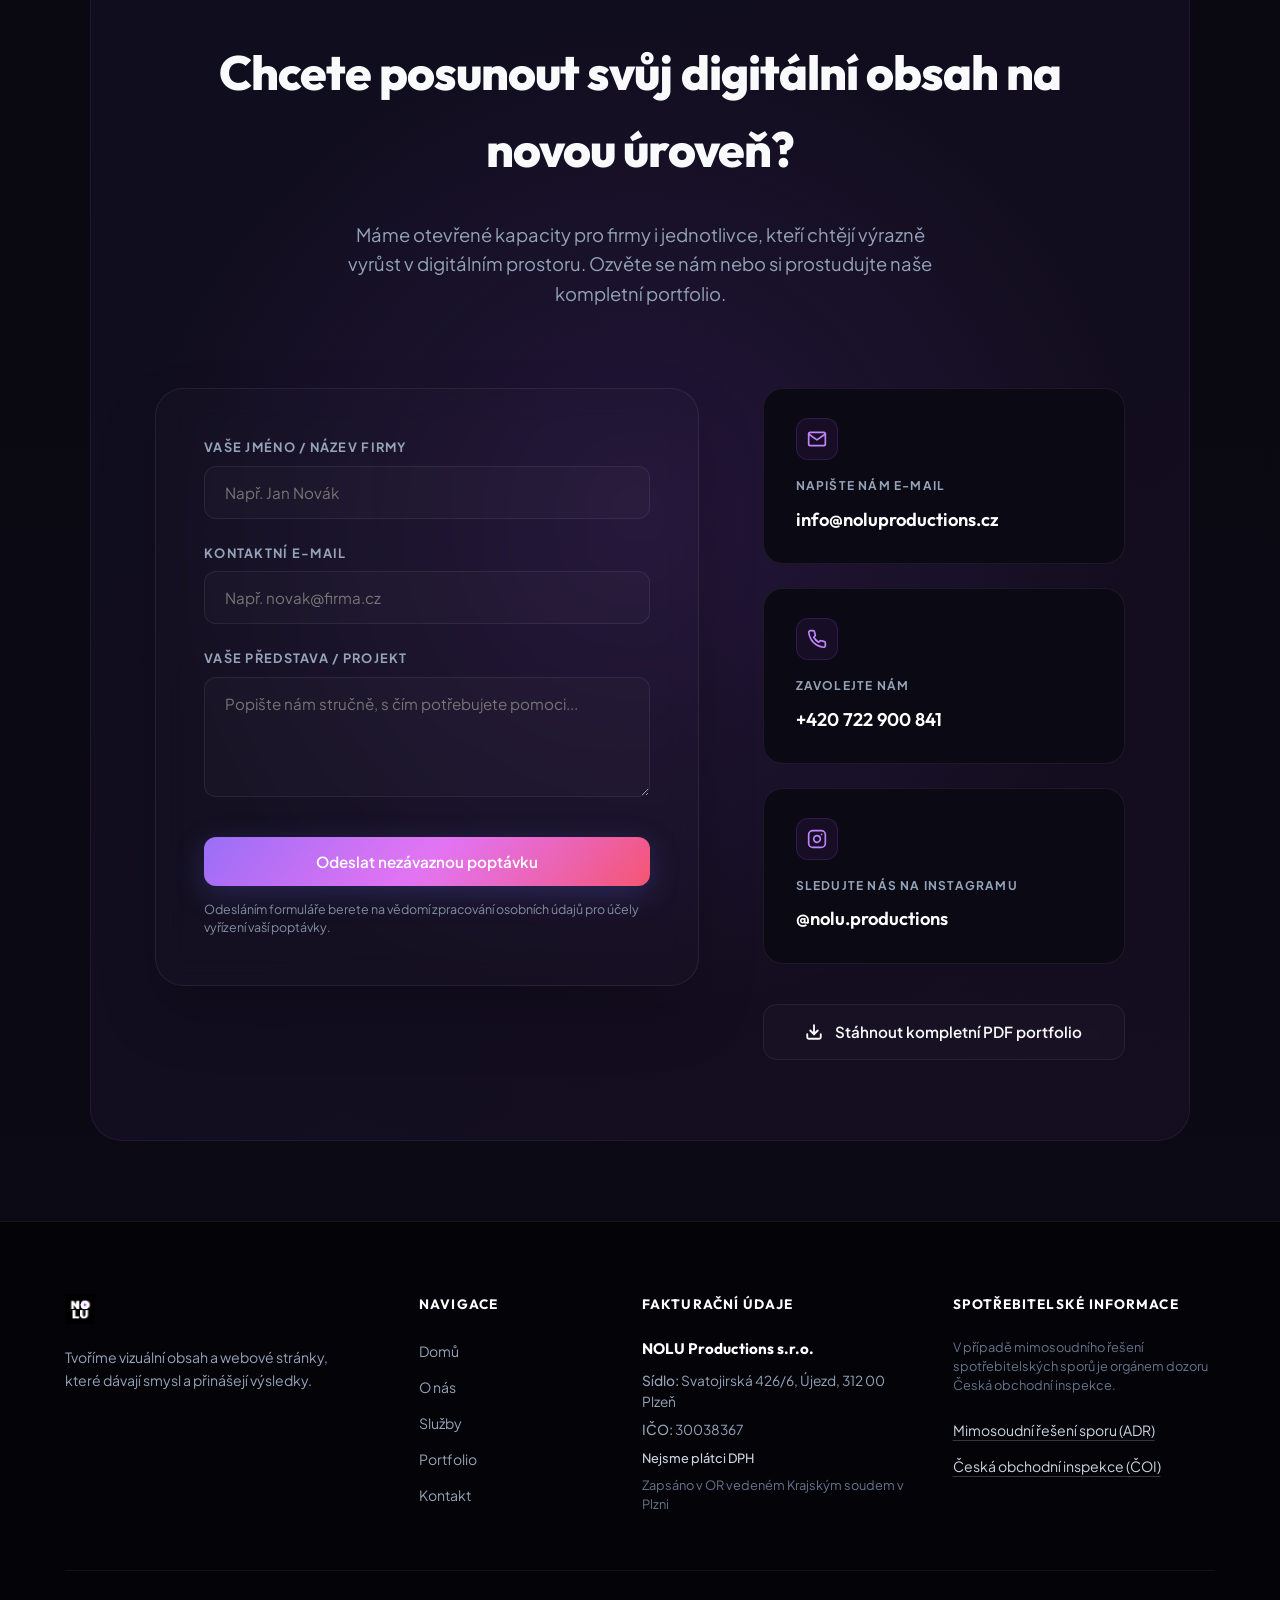
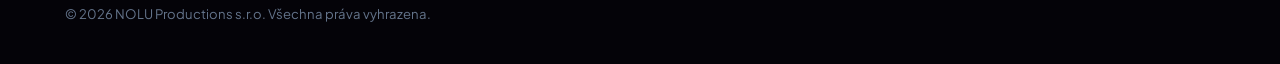
==== commit c4435970: "Update logos: new hero and navbar logos from NAS" ====
--- a/index.html
+++ b/index.html
@@ -17,10 +17,10 @@
     <meta name="keywords" content="social media, reels, marketing, video produkce, správa sociálních sítí, branding, Plzeň, NOLU Productions">
     <meta name="author" content="NOLU Productions">
     <link rel="canonical" href="https://www.noluproductions.cz/">
-    <link rel="icon" type="image/png" sizes="32x32" href="nolu-favicon-v1.png">
-    <link rel="icon" type="image/png" sizes="48x48" href="nolu-favicon-48.png">
-    <link rel="icon" type="image/png" sizes="192x192" href="nolu-icon-192-v1.png">
-    <link rel="apple-touch-icon" sizes="180x180" href="nolu-apple-icon-v1.png">
+    <link rel="icon" type="image/png" sizes="32x32" href="favicon.png">
+    <link rel="icon" type="image/png" sizes="48x48" href="favicon.png">
+    <link rel="icon" type="image/png" sizes="192x192" href="favicon.png">
+    <link rel="apple-touch-icon" sizes="180x180" href="favicon.png">
     <meta property="og:title" content="NOLU Productions">
     <meta property="og:description" content="Tvoříme moderní obsah, který propojuje značky s lidmi.">
     <meta property="og:url" content="https://www.noluproductions.cz">
@@ -43,7 +43,7 @@
     <!-- Header Navigation -->
     <header id="header">
         <a href="#" class="logo-container">
-            <img src="GRAFIKA/LOGA/PNG/logo5-web.png" alt="Nolu Productions" class="logo-img">
+            <img src="GRAFIKA/LOGA/PNG/logo-navbar.png" alt="Nolu Productions" class="logo-img">
         </a>
         <nav>
             <a href="#hero">Domů</a>
@@ -73,7 +73,7 @@
 
         <div class="hero-container">
             <div class="hero-logo-wrapper">
-                <img src="GRAFIKA/LOGA/PNG/logo4-web.png" alt="Nolu Logo" class="hero-logo">
+                <img src="GRAFIKA/LOGA/PNG/logo-hero.png" alt="Nolu Logo" class="hero-logo">
             </div>
             <span class="tagline">Studio vizuální tvorby & produkce</span>
             <h1>
@@ -476,7 +476,7 @@
             <div class="footer-grid">
                 <!-- Col 1: Brand -->
                 <div class="footer-col footer-col-brand">
-                    <img src="GRAFIKA/LOGA/PNG/logo5-web.png" alt="NOLU Productions" class="footer-logo">
+                    <img src="GRAFIKA/LOGA/PNG/logo-navbar.png" alt="NOLU Productions" class="footer-logo">
                     <p class="footer-brand-desc">Tvoříme vizuální obsah a webové stránky, které dávají smysl a přinášejí výsledky.</p>
                 </div>
 
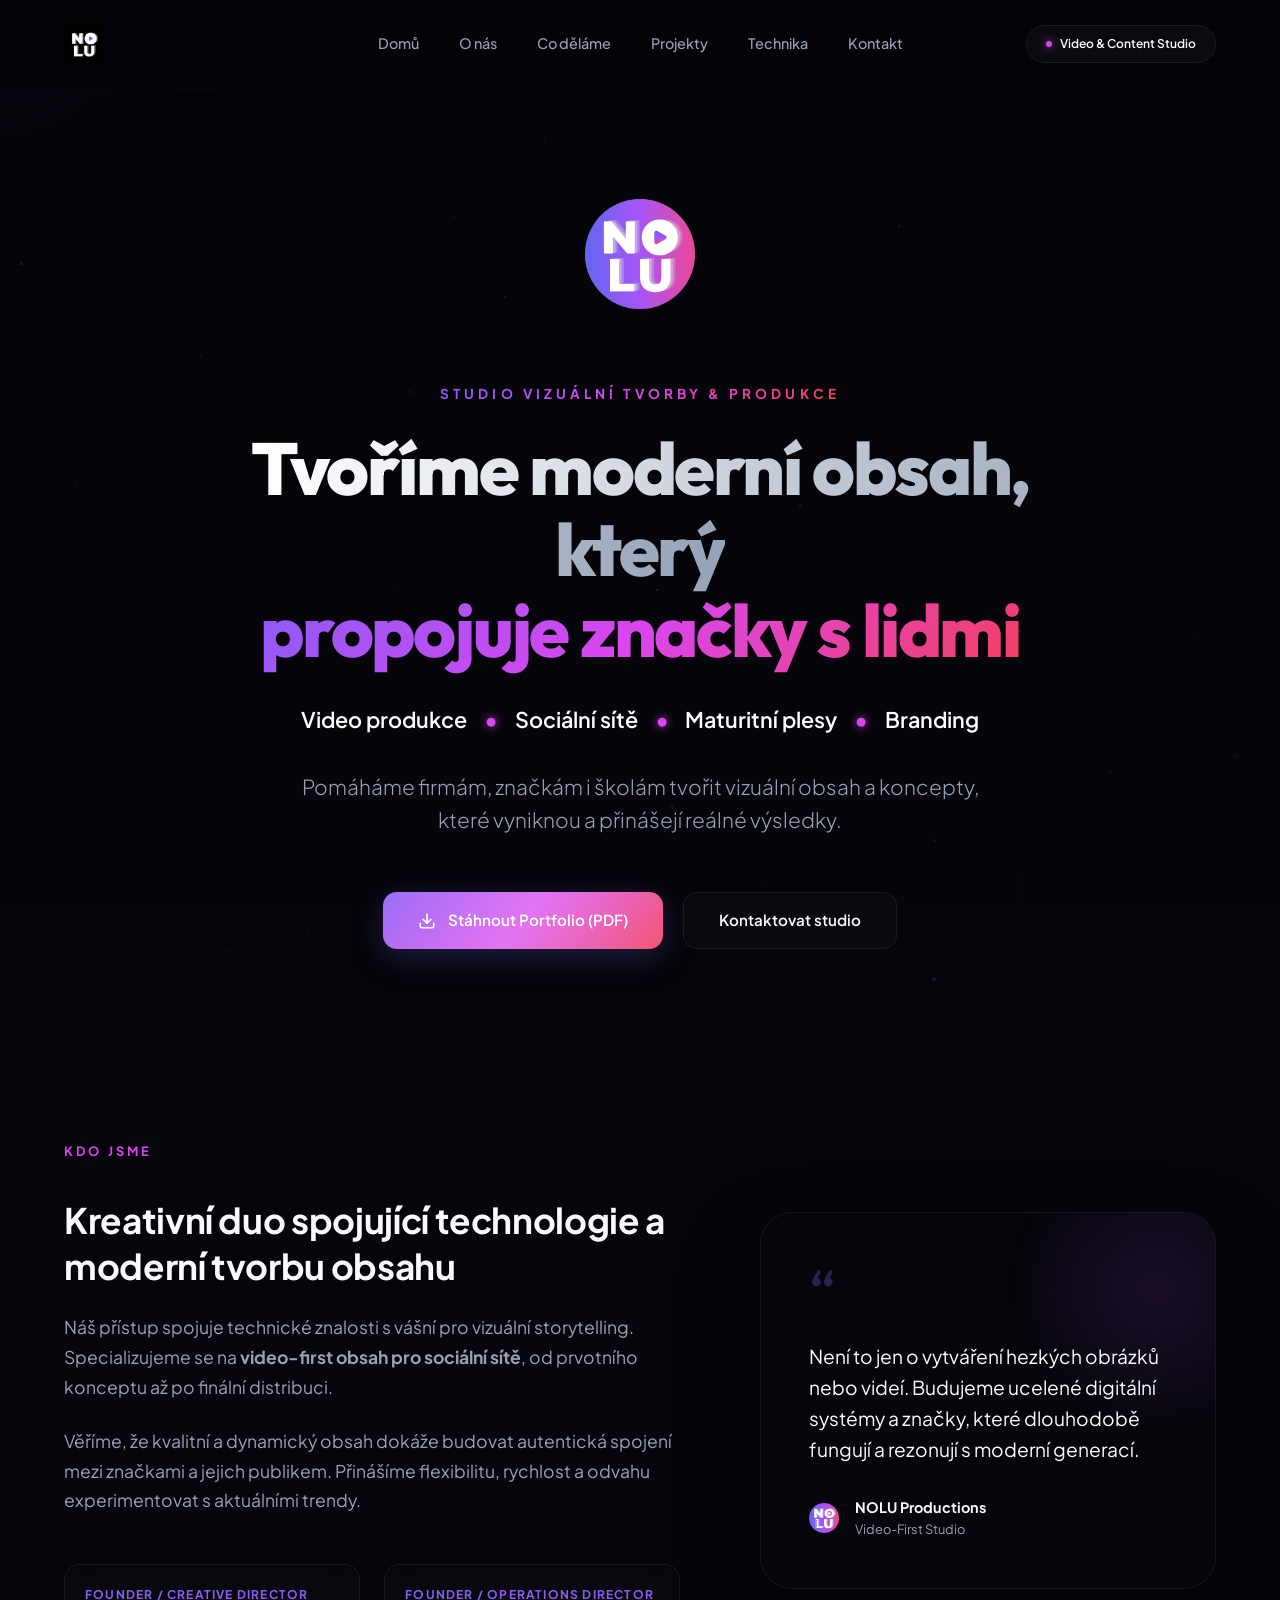
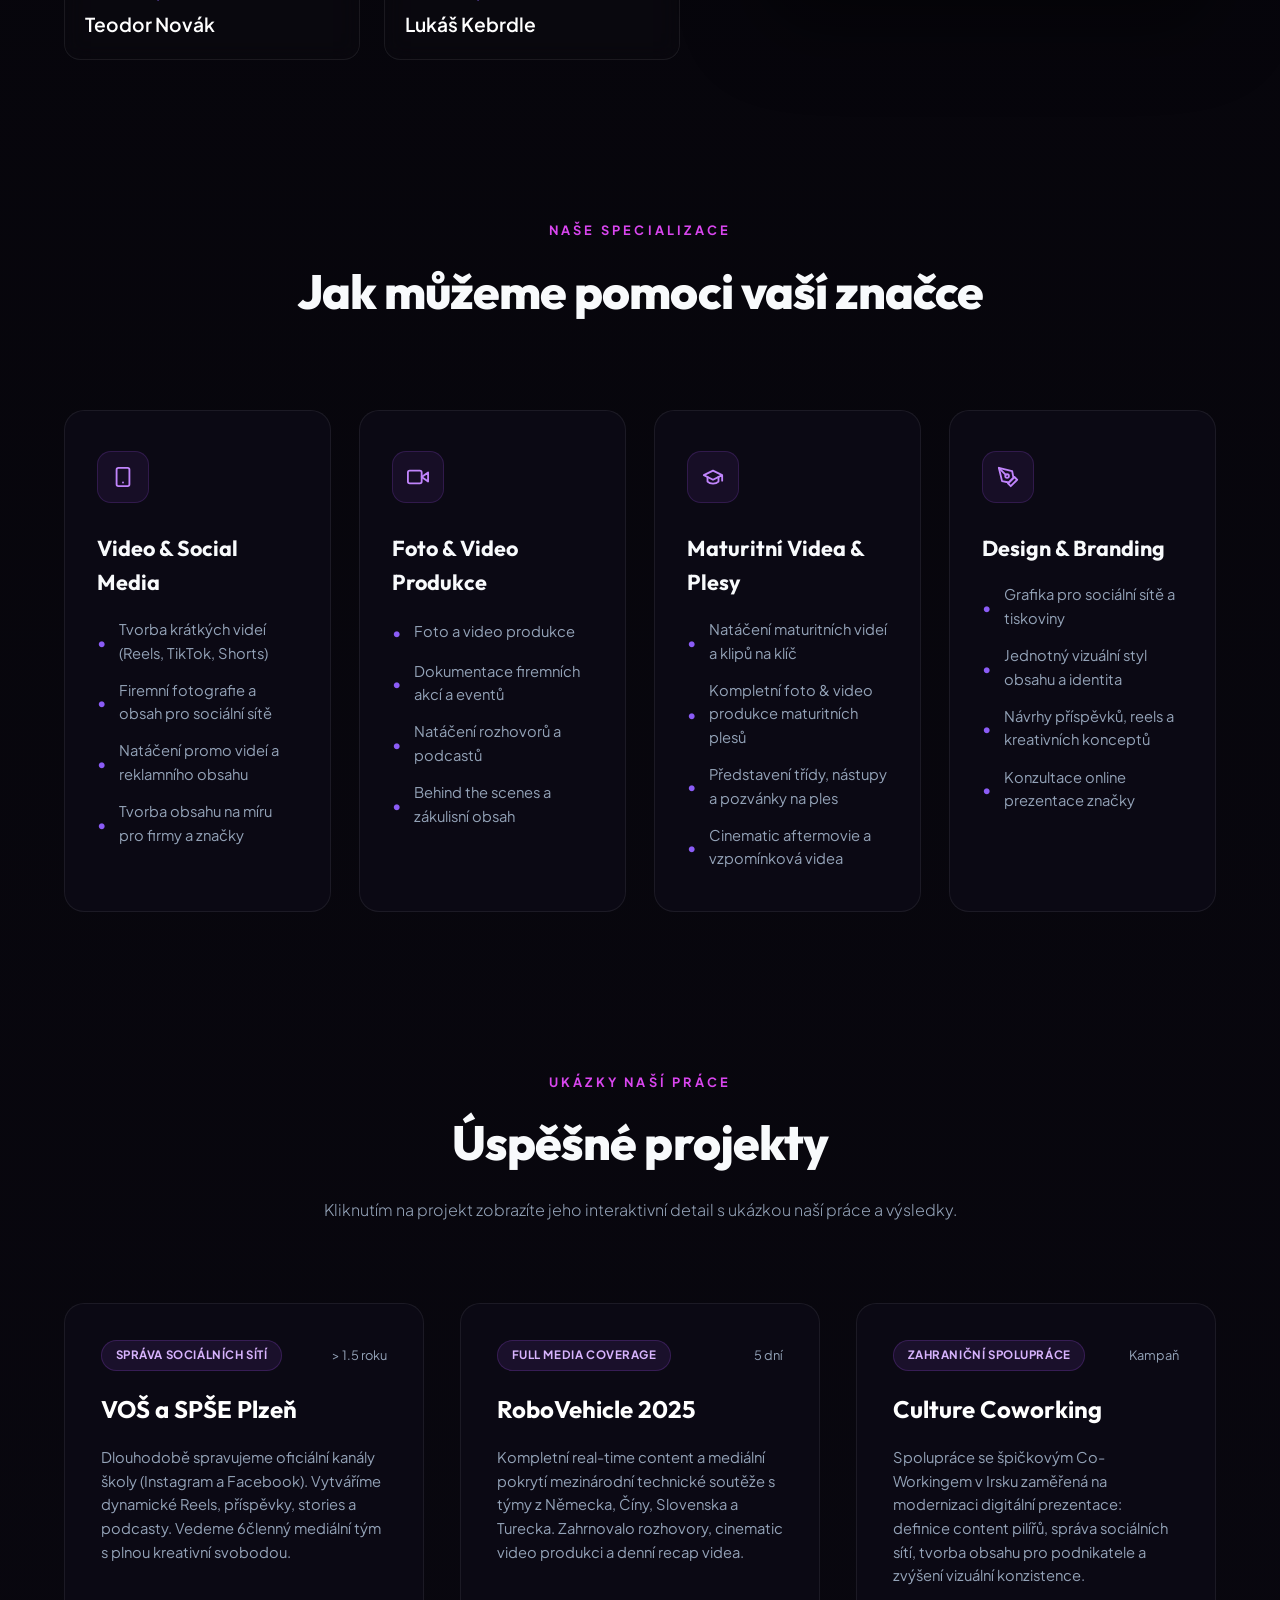
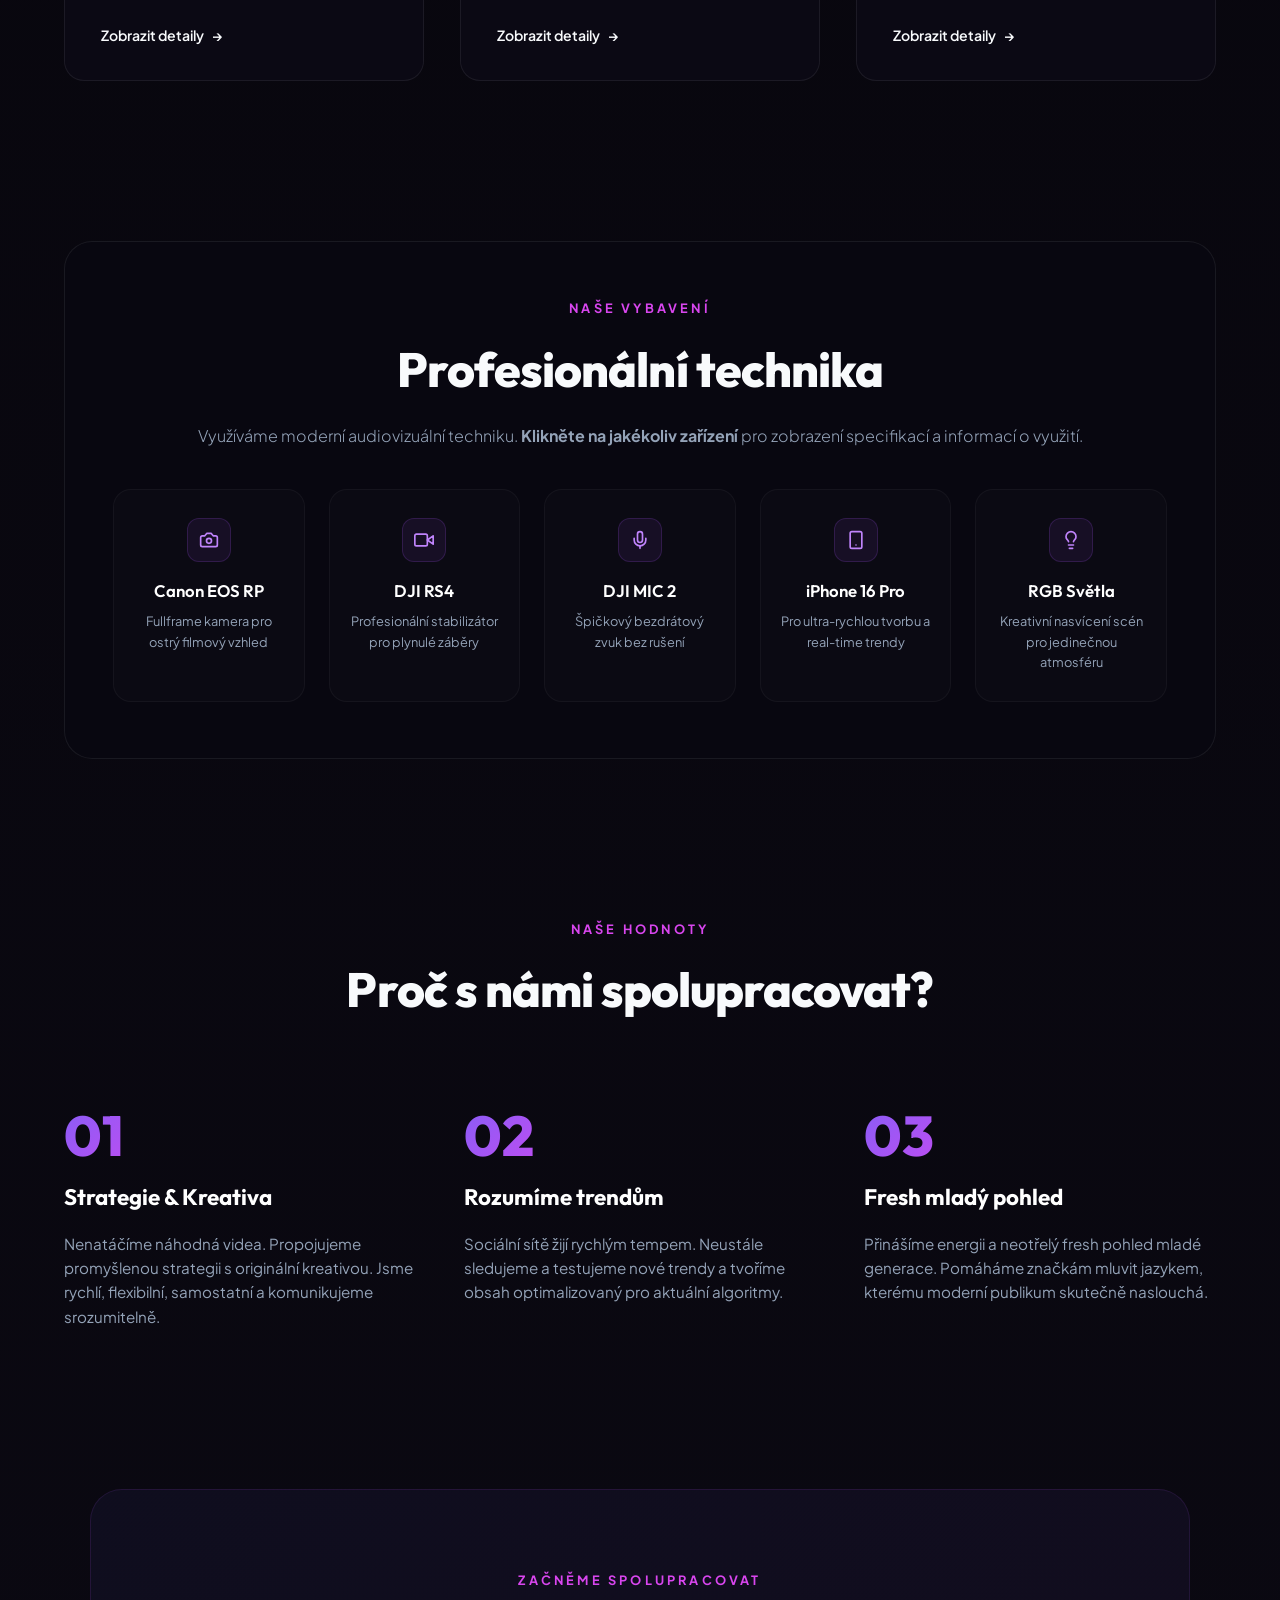
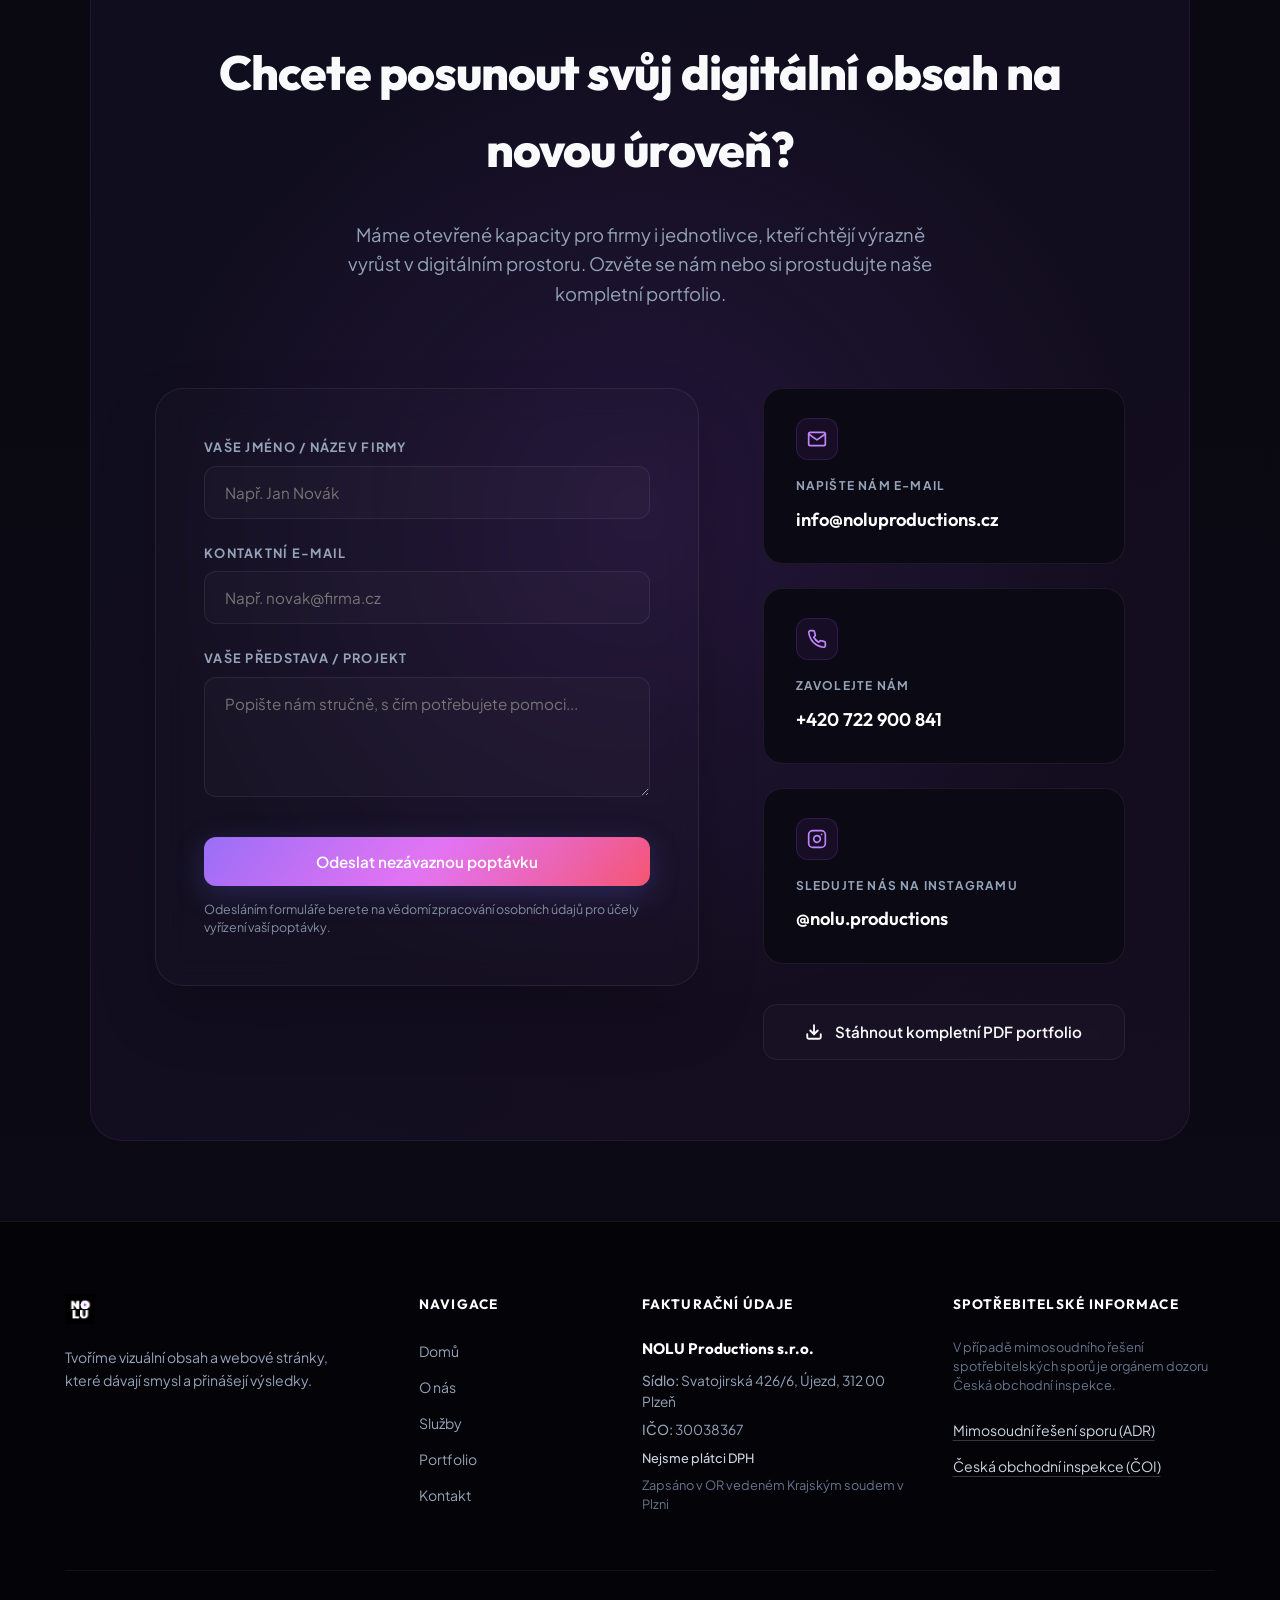
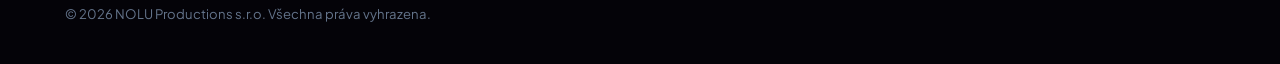
==== commit fc384f6d: "Add JSON-LD structured data schema for SEO" ====
--- a/index.html
+++ b/index.html
@@ -31,9 +31,98 @@
     <link rel="preconnect" href="https://fonts.gstatic.com" crossorigin>
     <link href="https://fonts.googleapis.com/css2?family=Outfit:wght@300;400;500;600;700;800&family=Plus+Jakarta+Sans:wght@300;400;500;600;700&display=swap" rel="stylesheet">
     <!-- External CSS stylesheet -->
-    <link rel="stylesheet" href="css/style.css?v=4.3">
+    <link rel="stylesheet" href="css/style.css?v=4.4">
     <!-- External JS script -->
-    <script src="js/script.js?v=4.3" defer></script>
+    <script src="js/script.js?v=4.4" defer></script>
+    <!-- Structured Data / Schema.org JSON-LD -->
+    <script type="application/ld+json">
+    {
+      "@context": "https://schema.org",
+      "@graph": [
+        {
+          "@type": "LocalBusiness",
+          "@id": "https://www.noluproductions.cz/#business",
+          "name": "NOLU Productions",
+          "alternateName": "NOLU Productions s.r.o.",
+          "description": "Tvoříme moderní obsah, který propojuje značky s lidmi. Reels, video produkce, správa sociálních sítí, branding a marketing pro firmy.",
+          "url": "https://www.noluproductions.cz",
+          "logo": "https://www.noluproductions.cz/logo.png",
+          "image": "https://www.noluproductions.cz/logo.png",
+          "email": "info@noluproductions.cz",
+          "address": {
+            "@type": "PostalAddress",
+            "addressLocality": "Plzeň",
+            "addressCountry": "CZ"
+          },
+          "areaServed": {
+            "@type": "Country",
+            "name": "Česká republika"
+          },
+          "sameAs": [
+            "https://www.instagram.com/noluproductions",
+            "https://www.facebook.com/noluproductions"
+          ],
+          "priceRange": "$$",
+          "currenciesAccepted": "CZK",
+          "openingHoursSpecification": {
+            "@type": "OpeningHoursSpecification",
+            "dayOfWeek": ["Monday","Tuesday","Wednesday","Thursday","Friday"],
+            "opens": "09:00",
+            "closes": "18:00"
+          },
+          "hasOfferCatalog": {
+            "@type": "OfferCatalog",
+            "name": "Služby NOLU Productions",
+            "itemListElement": [
+              {
+                "@type": "Offer",
+                "itemOffered": {
+                  "@type": "Service",
+                  "name": "Video produkce",
+                  "description": "Profesionální video produkce pro firmy, maturitní plesy a události."
+                }
+              },
+              {
+                "@type": "Offer",
+                "itemOffered": {
+                  "@type": "Service",
+                  "name": "Správa sociálních sítí",
+                  "description": "Kompletní správa a tvorba obsahu pro Instagram, Facebook a TikTok."
+                }
+              },
+              {
+                "@type": "Offer",
+                "itemOffered": {
+                  "@type": "Service",
+                  "name": "Reels a krátká videa",
+                  "description": "Tvorba virálních Reels a krátkých videí pro sociální sítě."
+                }
+              },
+              {
+                "@type": "Offer",
+                "itemOffered": {
+                  "@type": "Service",
+                  "name": "Branding a grafika",
+                  "description": "Vytváření vizuální identity a grafických materiálů pro firmy."
+                }
+              }
+            ]
+          }
+        },
+        {
+          "@type": "WebSite",
+          "@id": "https://www.noluproductions.cz/#website",
+          "url": "https://www.noluproductions.cz",
+          "name": "NOLU Productions",
+          "description": "Studio vizuální tvorby a produkce — video, sociální sítě, branding.",
+          "inLanguage": "cs",
+          "publisher": {
+            "@id": "https://www.noluproductions.cz/#business"
+          }
+        }
+      ]
+    }
+    </script>
 </head>
 <body>
 
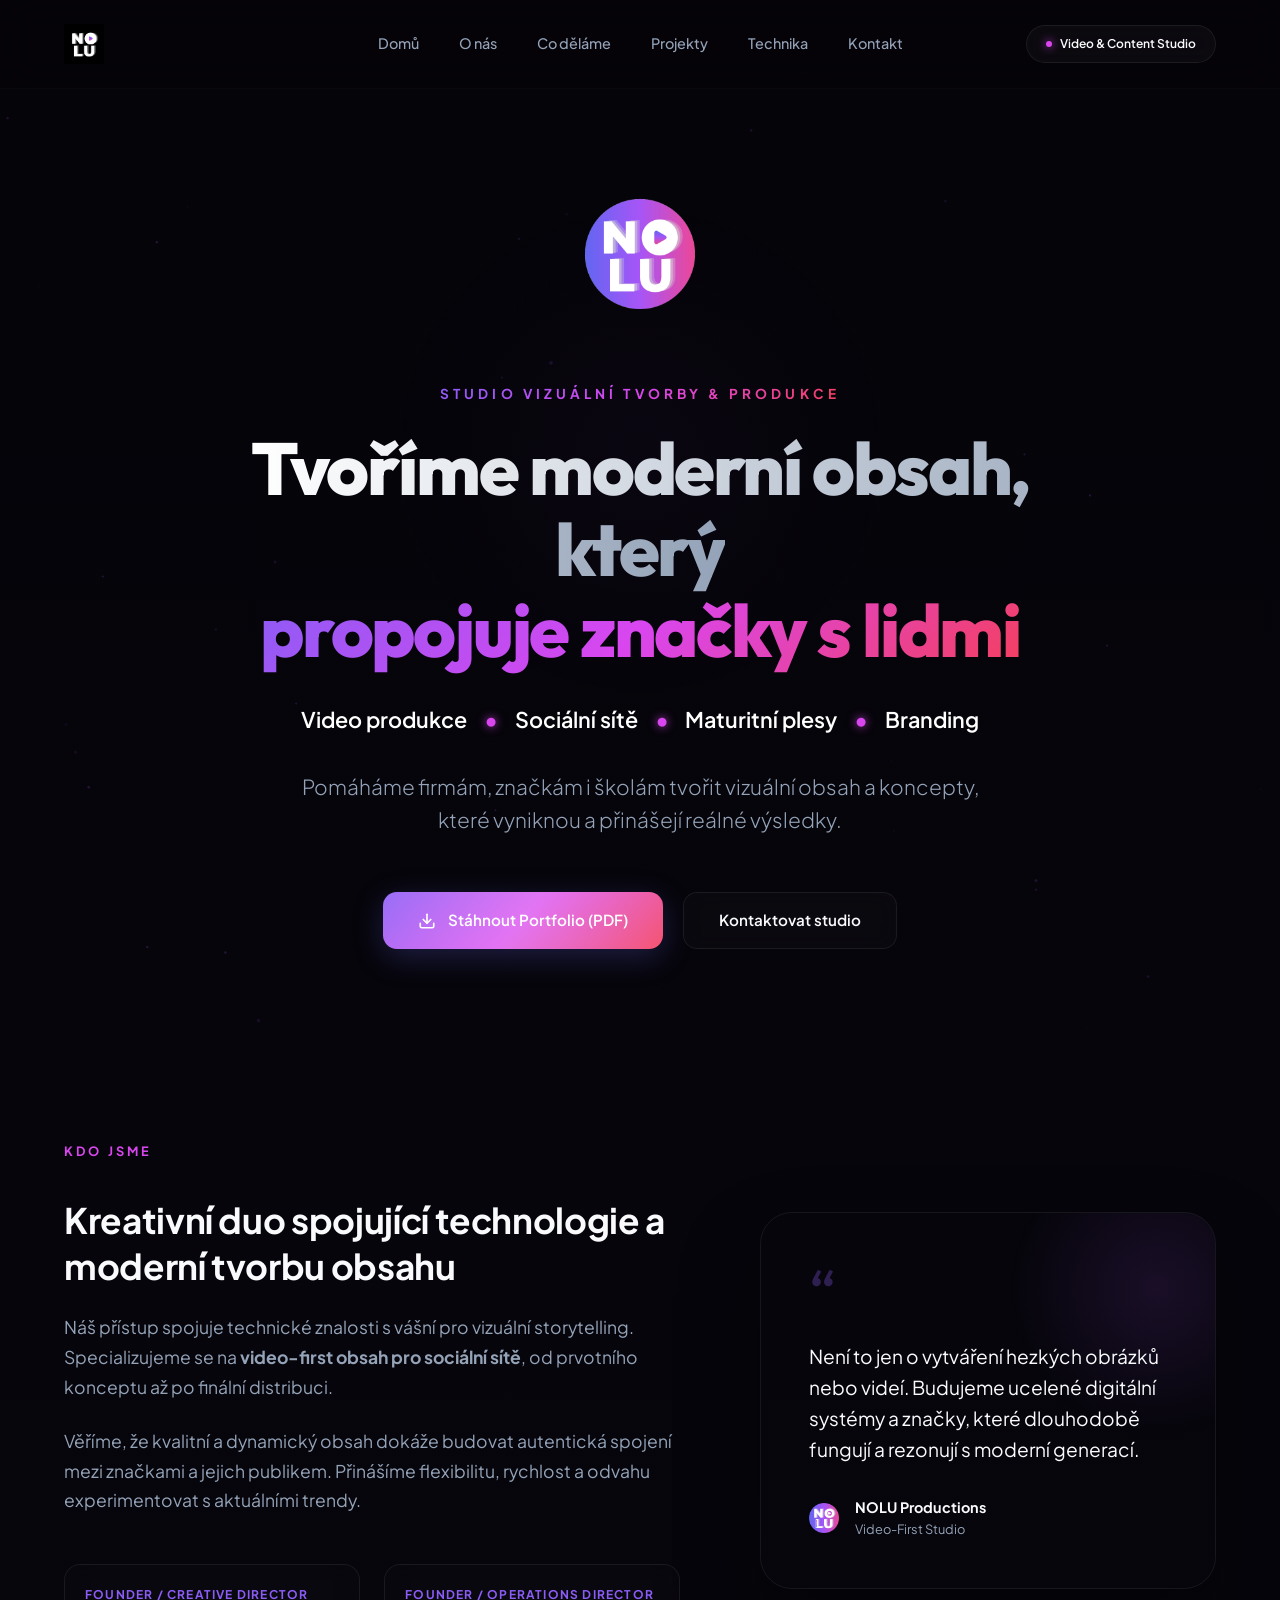
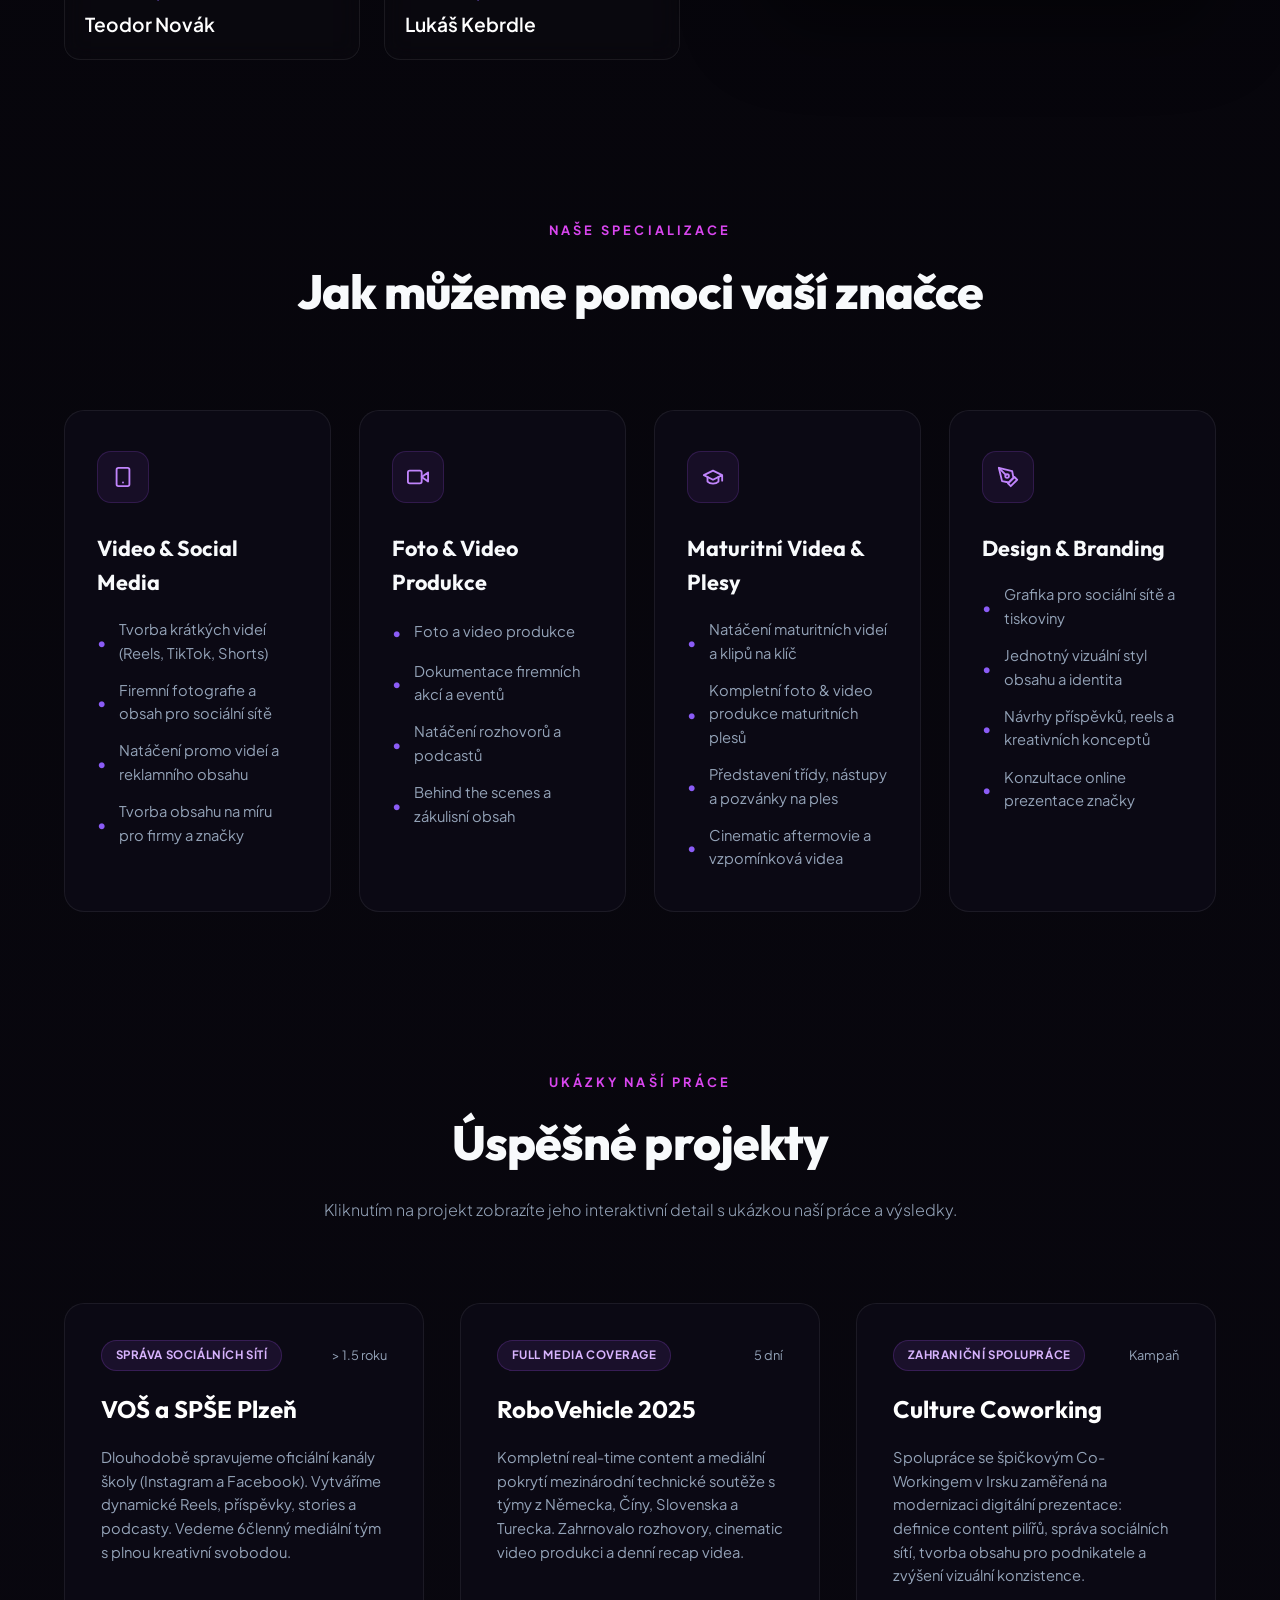
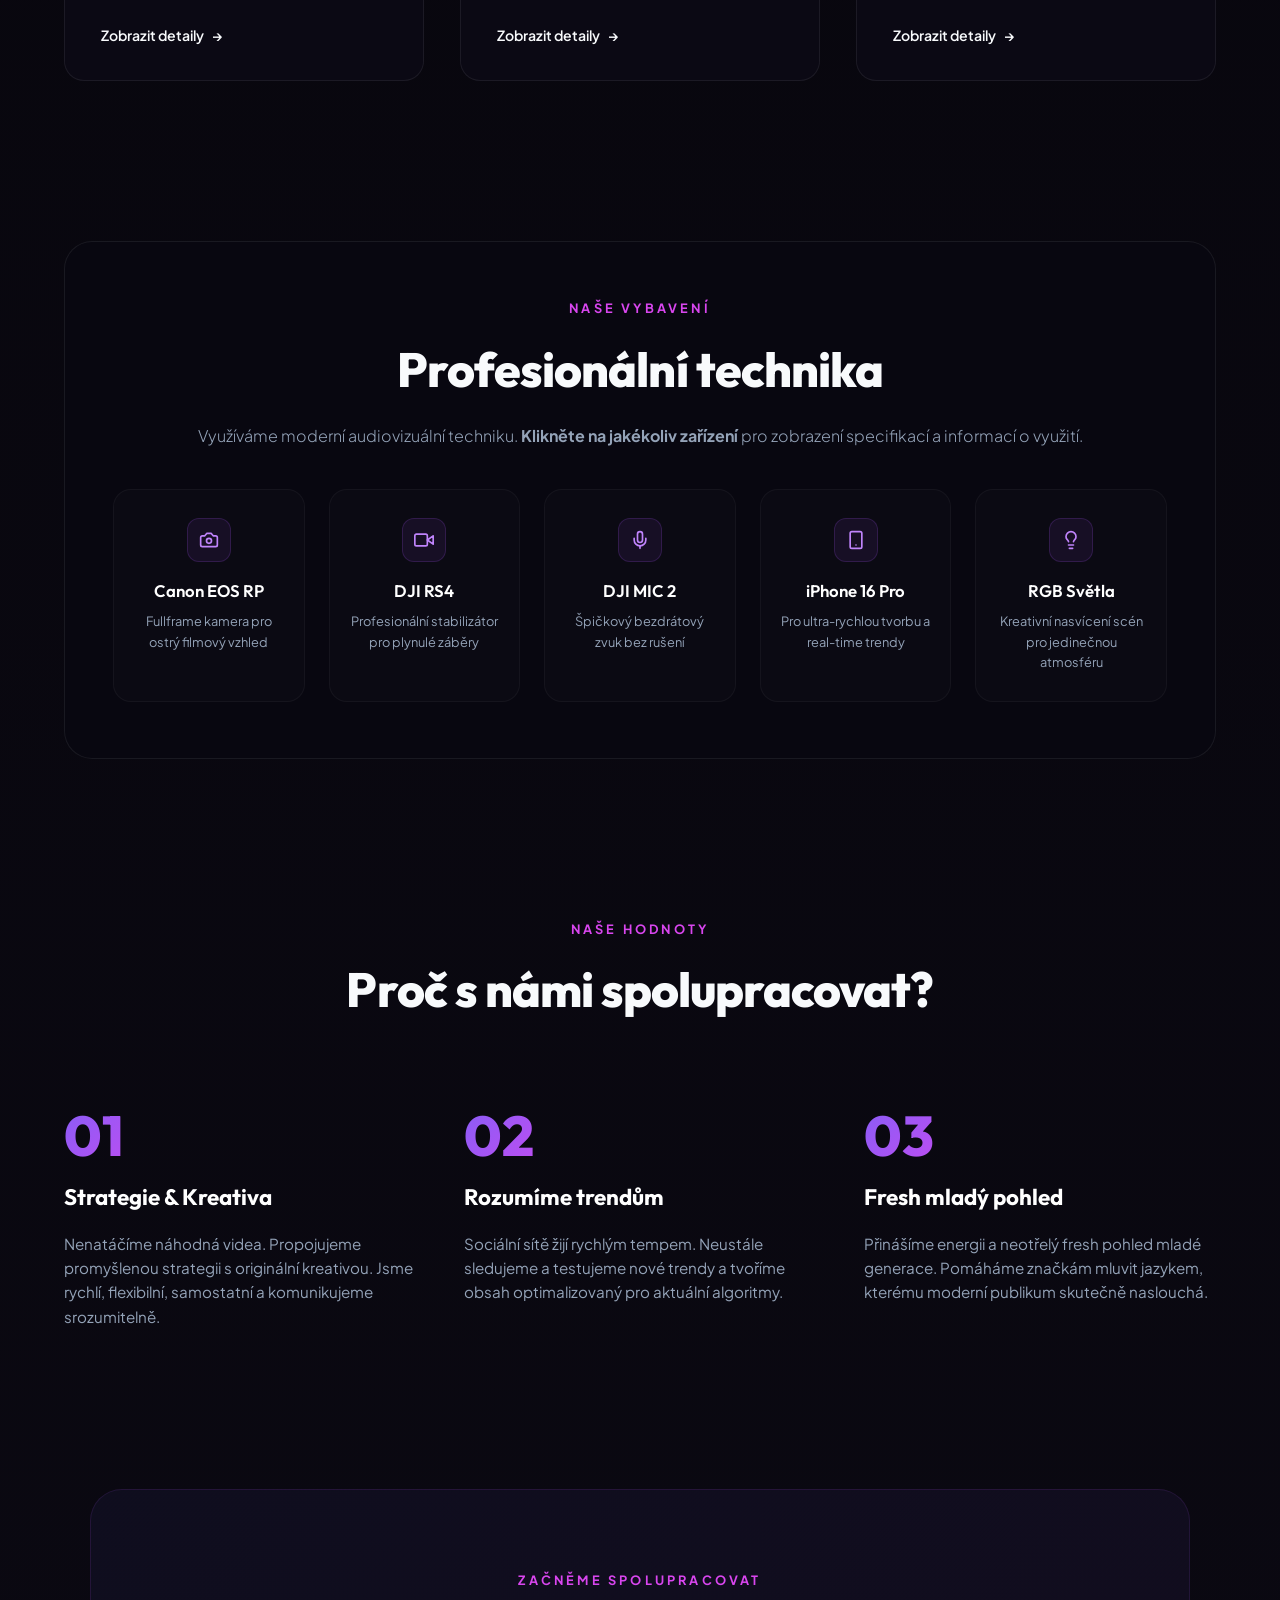
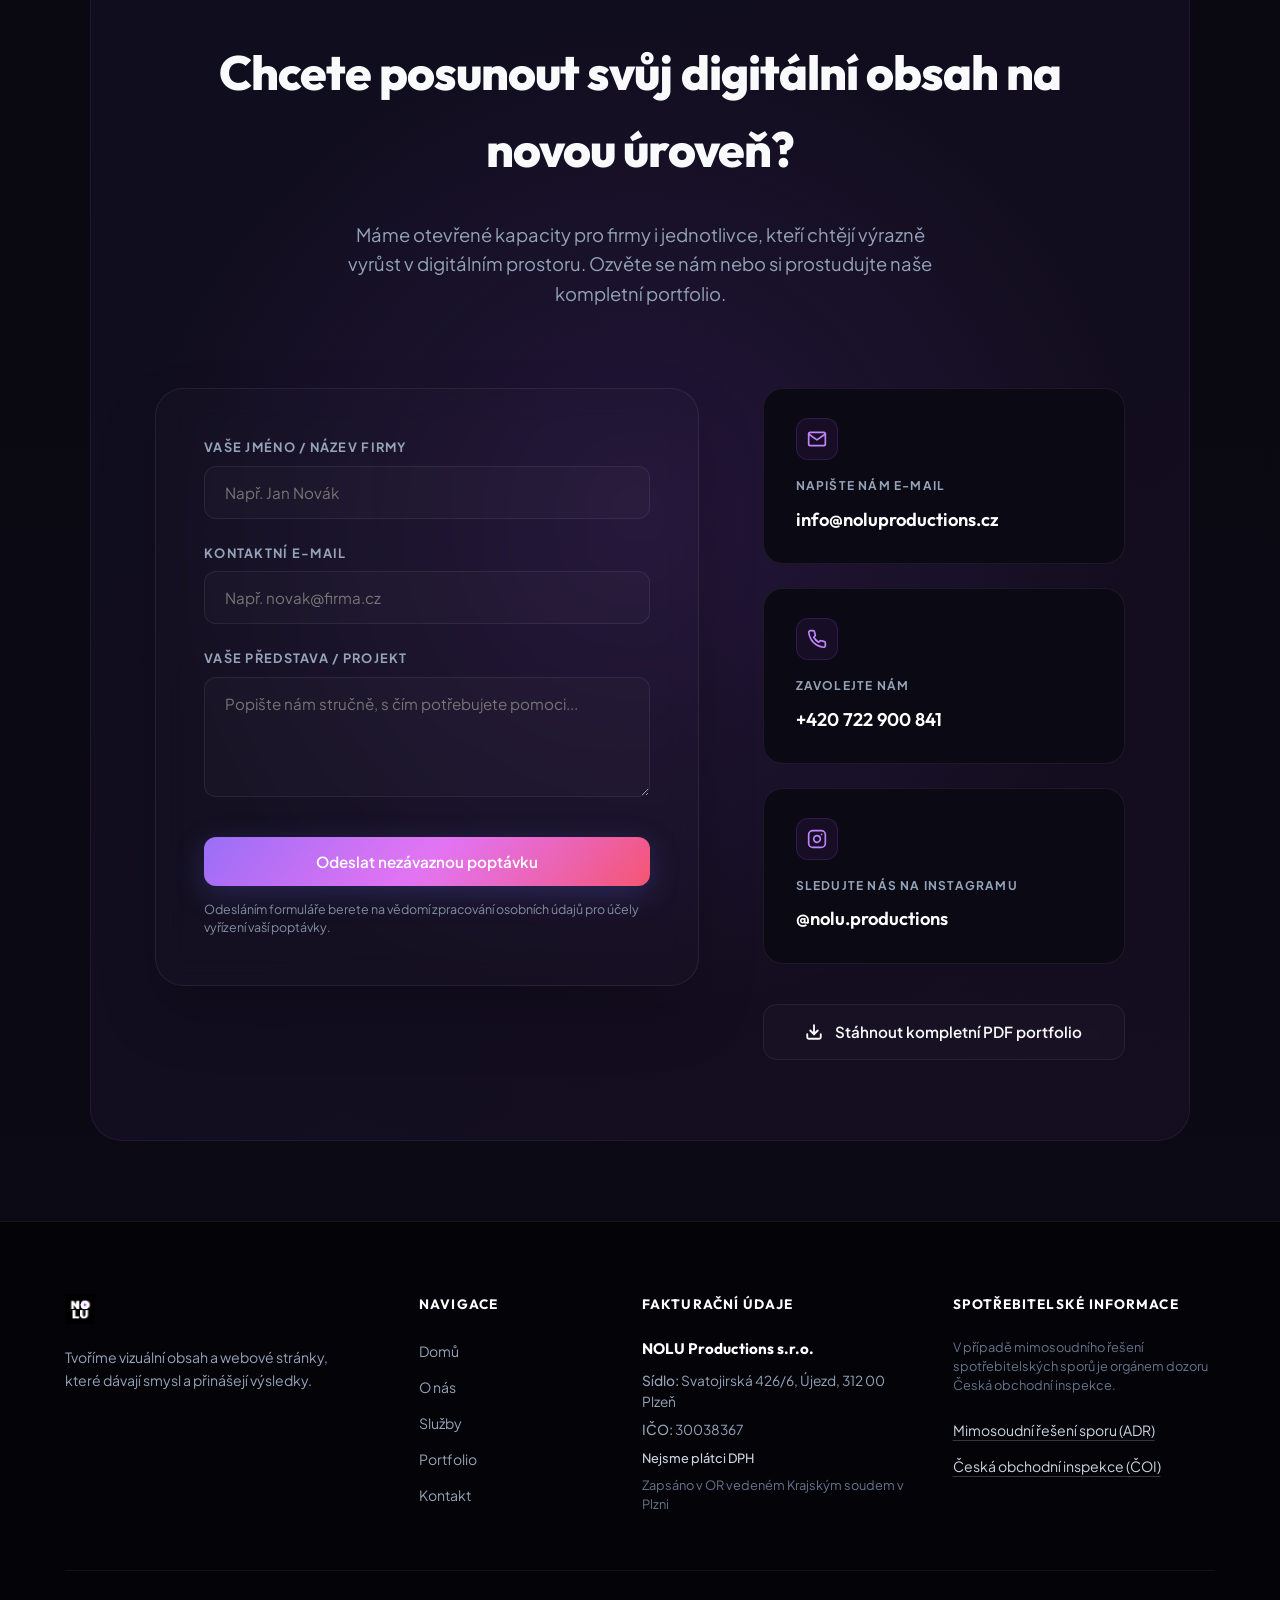
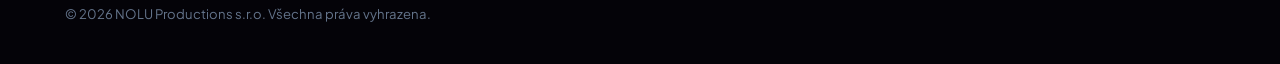
==== commit 2cc47c4d: "Remove Nas Tym from project modal" ====
--- a/index.html
+++ b/index.html
@@ -536,10 +536,6 @@
                             <span class="modal-stat-label">Doba realizace</span>
                             <div class="modal-stat-value" id="modal-stat-dur">Doba</div>
                         </div>
-                        <div class="modal-stat-box">
-                            <span class="modal-stat-label">Náš Tým</span>
-                            <div class="modal-stat-value" id="modal-stat-team">Členové</div>
-                        </div>
                     </div>
 
                     <div>
